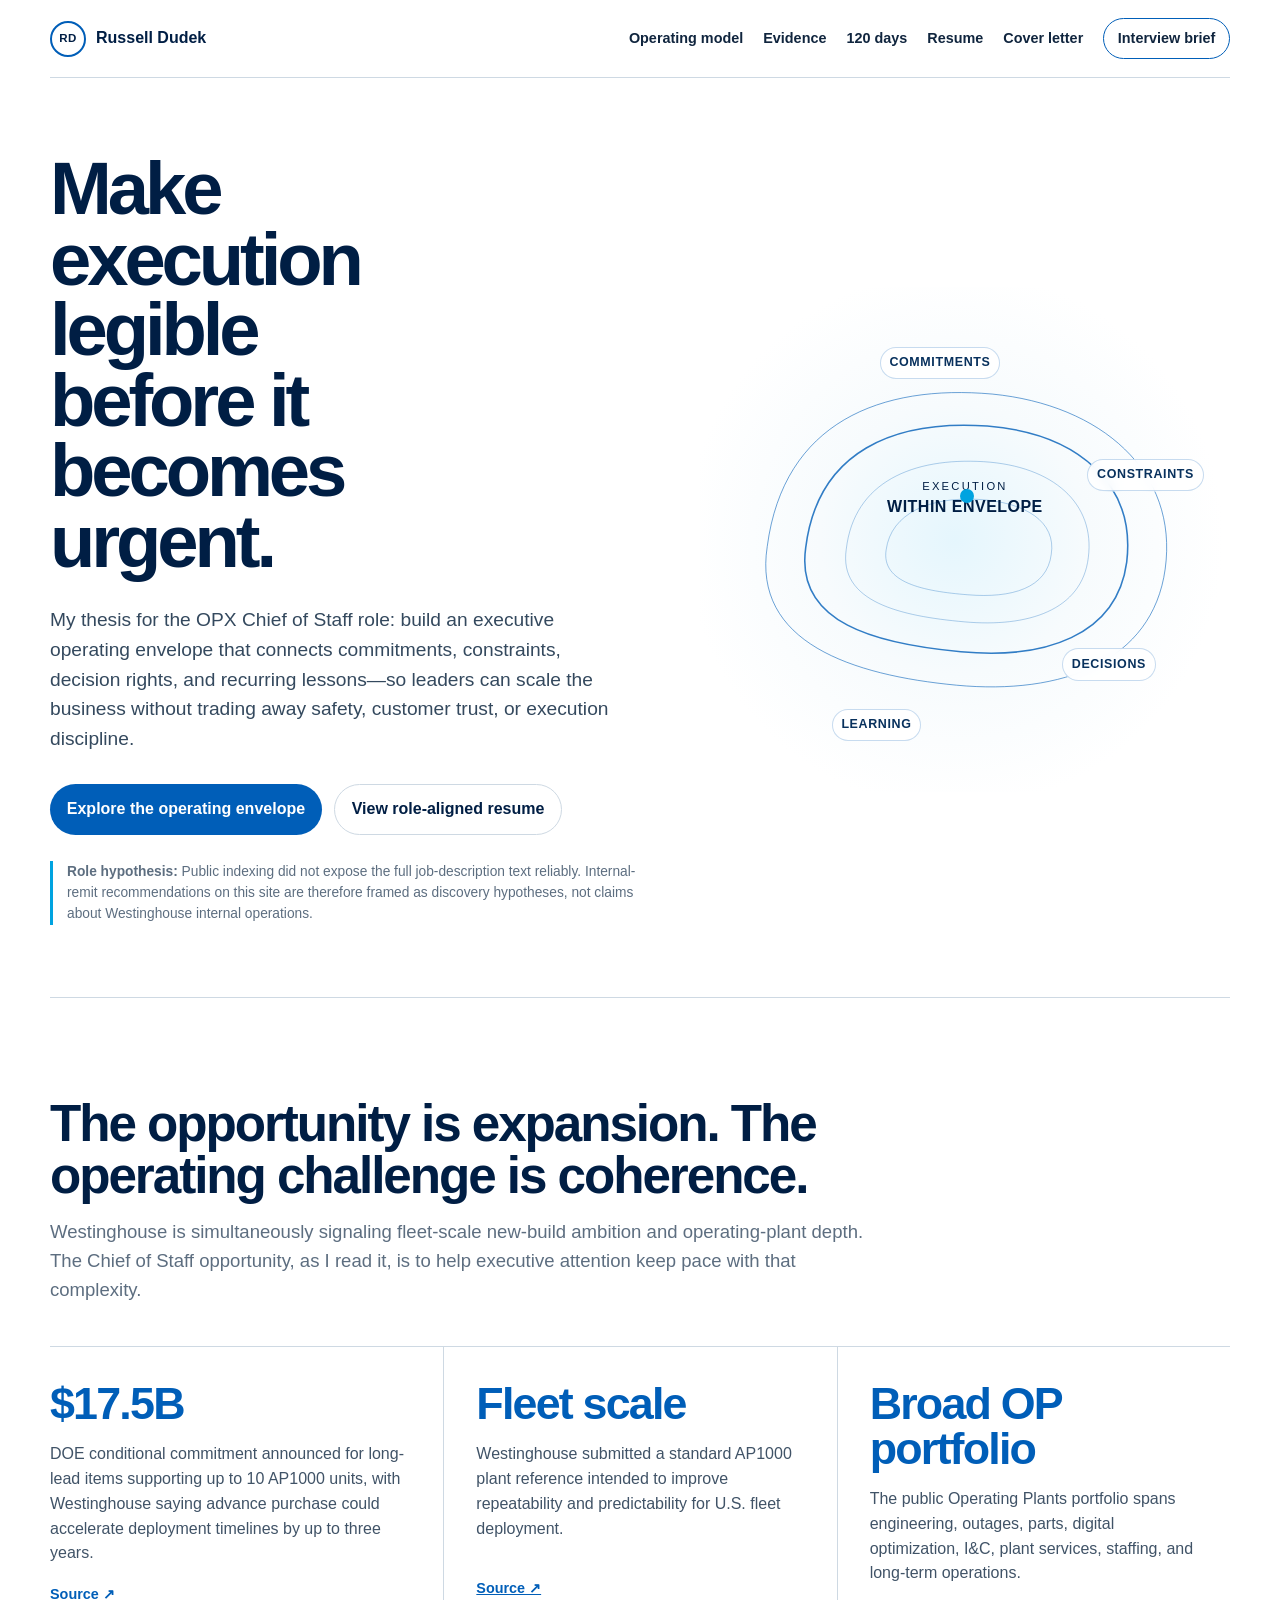
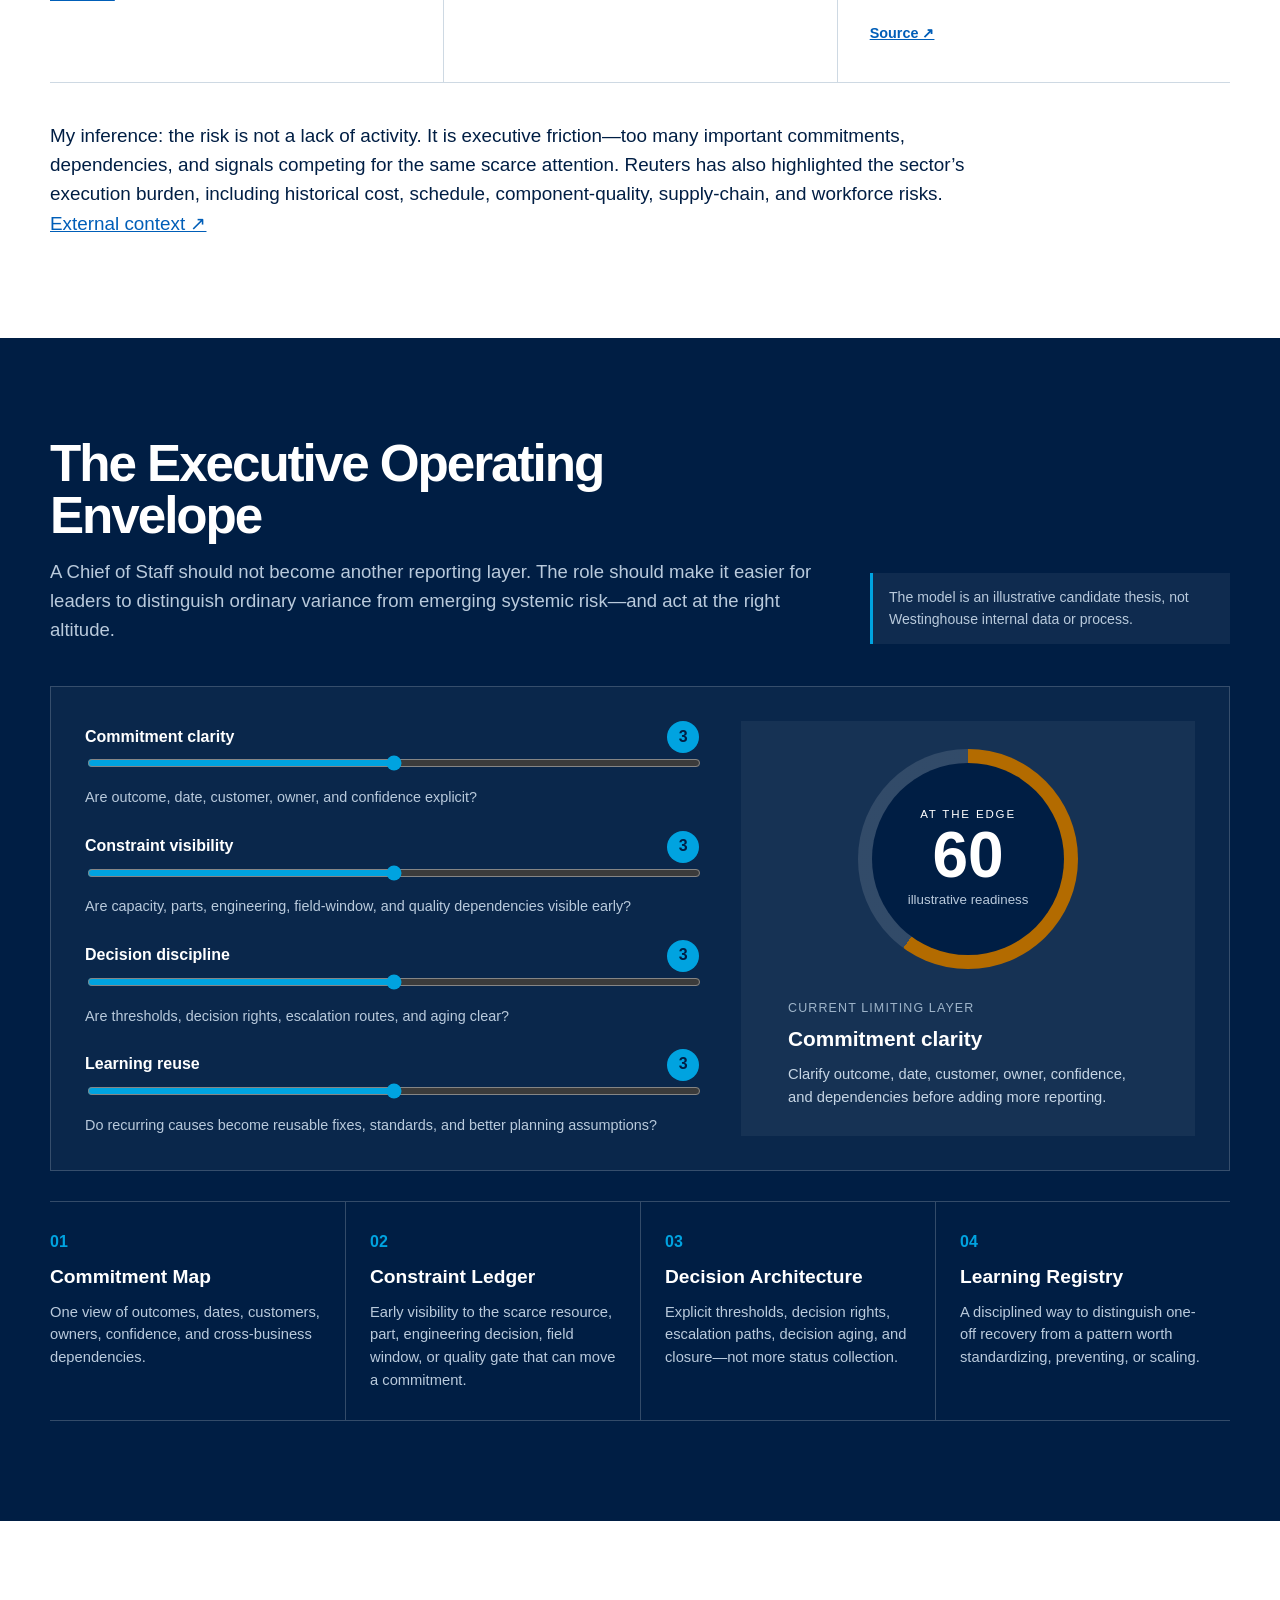
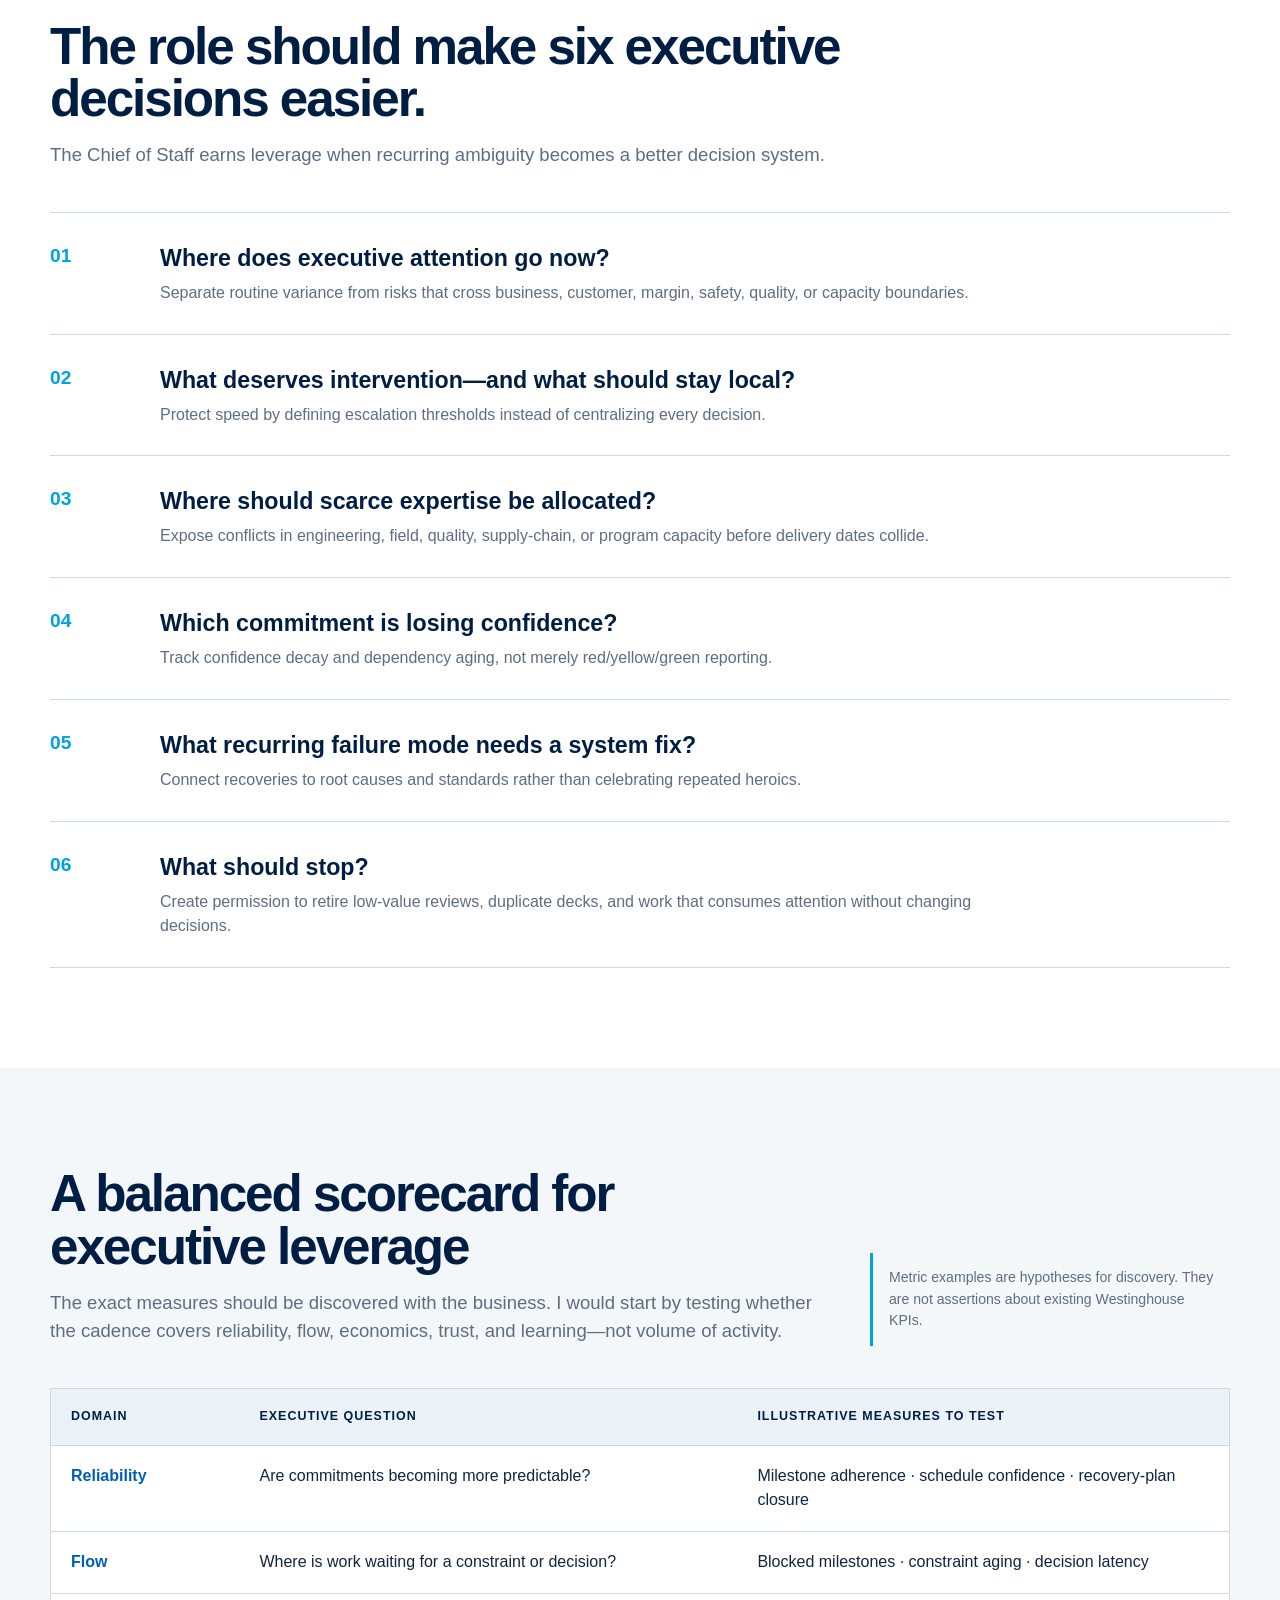
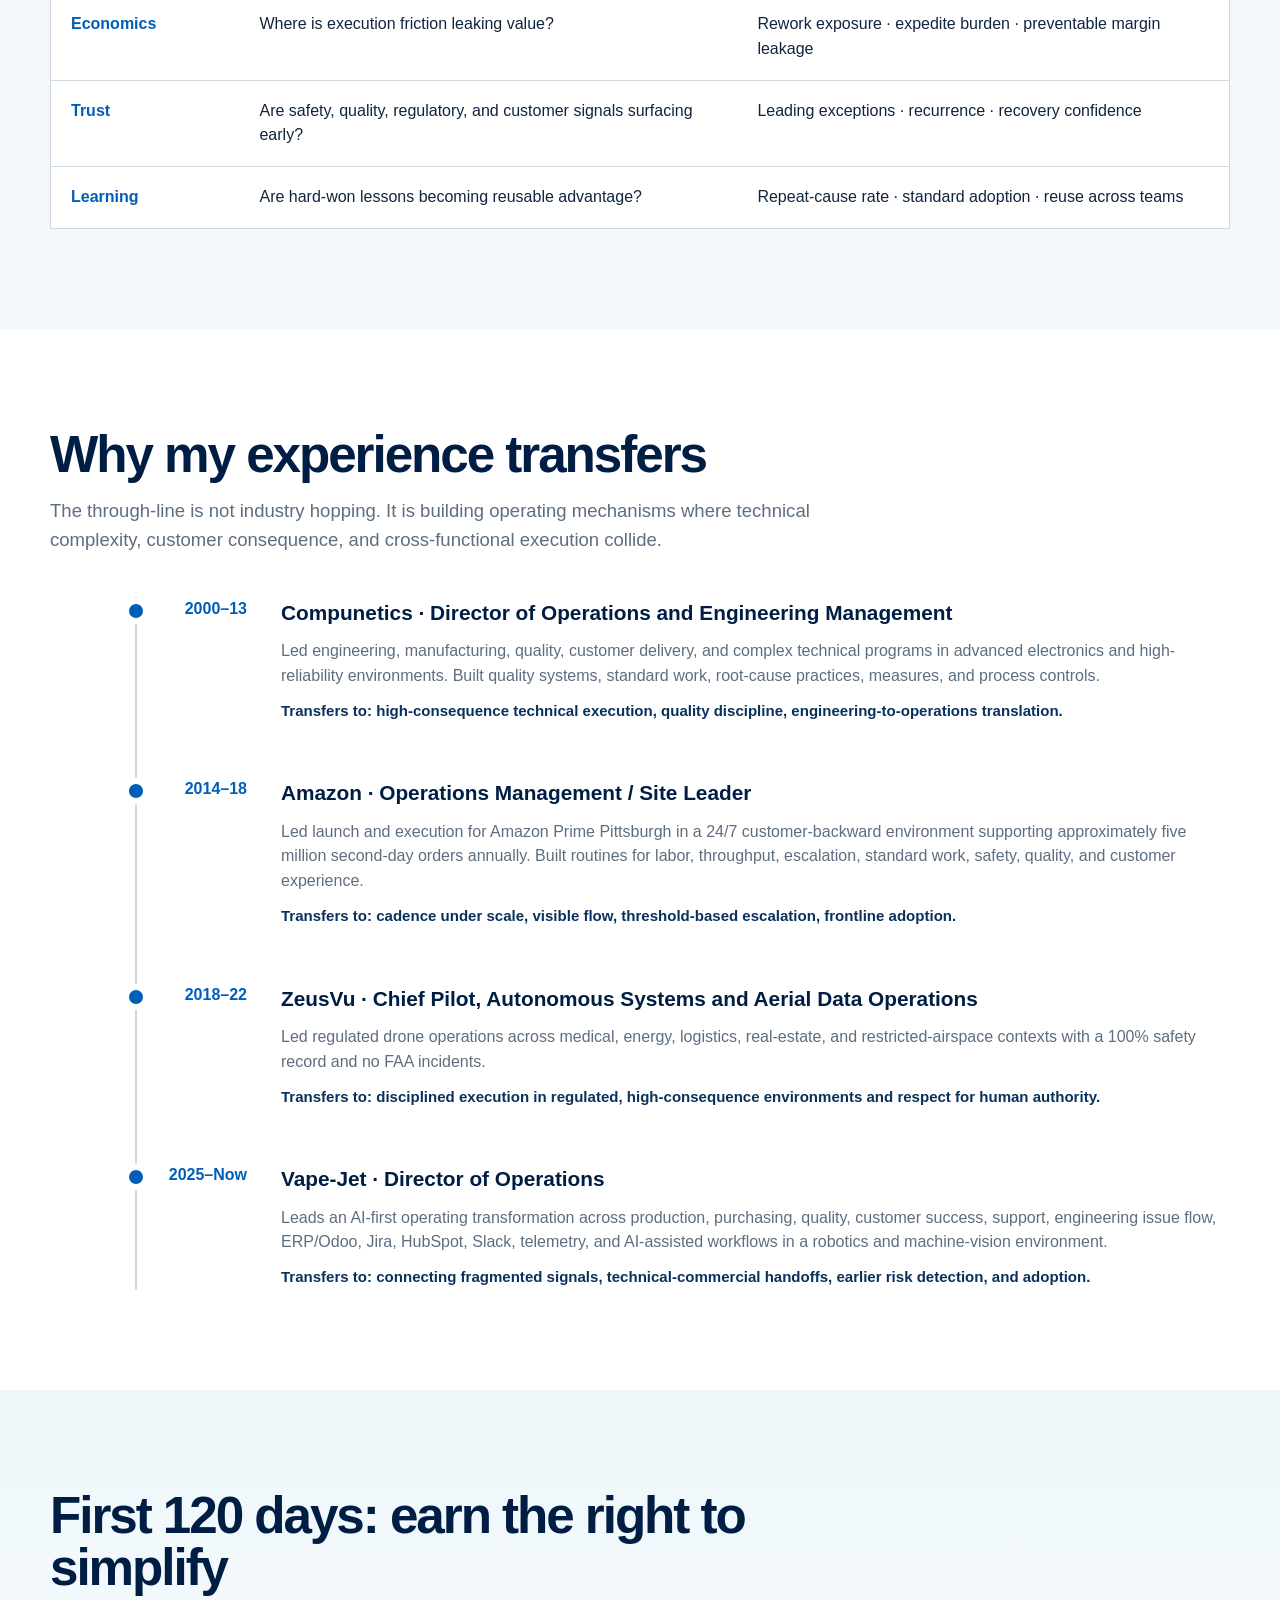
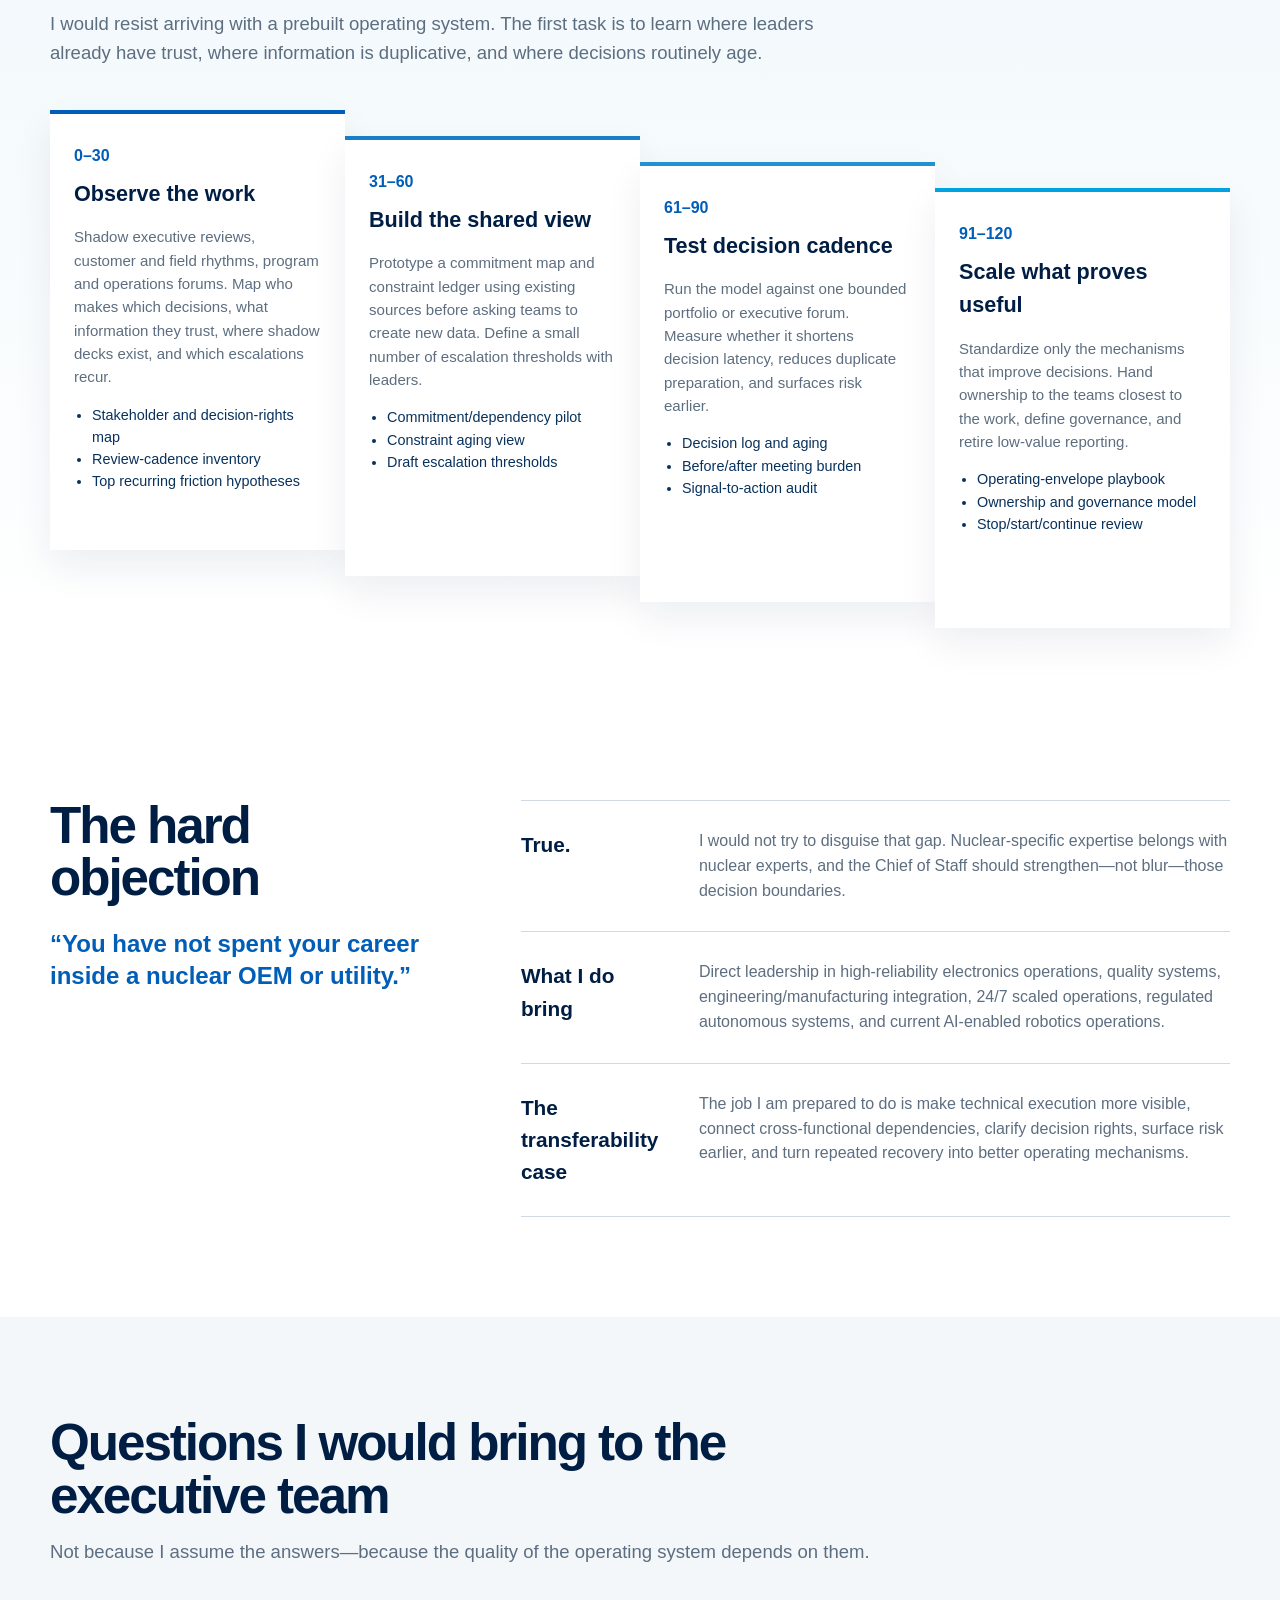
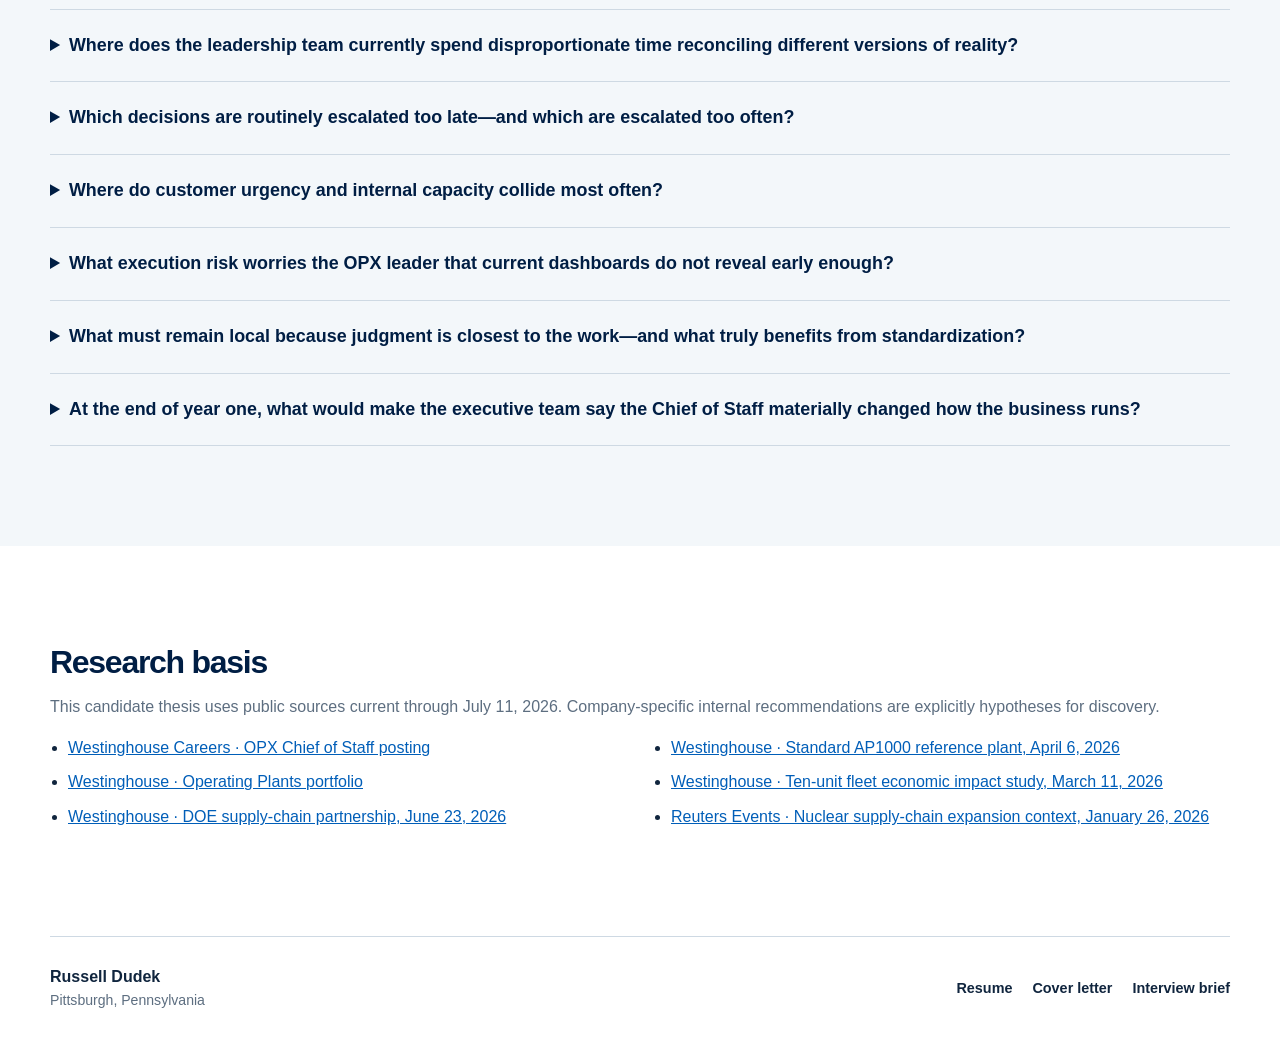
==== index.html @ df4d34ce "Add candidate vision and operating model" ====
<!doctype html>
<html lang="en">
<head>
  <meta charset="utf-8" />
  <meta name="viewport" content="width=device-width, initial-scale=1" />
  <meta name="description" content="Russell Dudek candidate vision for the Westinghouse OPX Chief of Staff role." />
  <title>Russell Dudek | Westinghouse OPX Chief of Staff Candidate Vision</title>
  <link rel="stylesheet" href="styles.css" />
</head>
<body>
  <a class="skip-link" href="#main">Skip to content</a>
  <header class="site-header">
    <a class="brand" href="index.html" aria-label="Candidate vision home">
      <span class="brand-mark" aria-hidden="true">RD</span>
      <span>Russell Dudek</span>
    </a>
    <nav aria-label="Primary navigation">
      <a href="#model">Operating model</a>
      <a href="#evidence">Evidence</a>
      <a href="#entry">120 days</a>
      <a href="resume.html">Resume</a>
      <a href="cover-letter.html">Cover letter</a>
      <a class="nav-cta" href="interview-brief.html">Interview brief</a>
    </nav>
  </header>

  <main id="main">
    <section class="hero">
      <div class="hero-copy">
        <h1>Make execution legible<br />before it becomes urgent.</h1>
        <p class="lede">My thesis for the OPX Chief of Staff role: build an executive operating envelope that connects commitments, constraints, decision rights, and recurring lessons—so leaders can scale the business without trading away safety, customer trust, or execution discipline.</p>
        <div class="hero-actions">
          <a class="button primary" href="#model">Explore the operating envelope</a>
          <a class="button ghost" href="resume.html">View role-aligned resume</a>
        </div>
        <p class="hypothesis-note"><strong>Role hypothesis:</strong> Public indexing did not expose the full job-description text reliably. Internal-remit recommendations on this site are therefore framed as discovery hypotheses, not claims about Westinghouse internal operations.</p>
      </div>

      <div class="envelope-hero" aria-label="Illustration of the executive operating envelope">
        <svg class="contours" viewBox="0 0 700 520" role="img" aria-labelledby="contourTitle contourDesc">
          <title id="contourTitle">Executive operating envelope contour map</title>
          <desc id="contourDesc">A series of nested technical contours surrounding a stable execution zone.</desc>
          <path d="M72 270 C95 95 232 42 388 56 C541 71 650 165 631 302 C613 432 486 479 338 465 C191 451 51 405 72 270Z" />
          <path d="M126 272 C143 135 251 92 381 101 C509 111 590 183 577 292 C563 396 461 429 344 418 C225 407 111 378 126 272Z" />
          <path d="M183 274 C194 179 277 145 376 151 C474 157 533 210 523 286 C514 360 438 384 349 376 C259 368 172 348 183 274Z" />
          <path d="M239 275 C246 223 301 200 369 204 C436 208 478 236 471 281 C465 329 415 343 354 338 C291 333 232 321 239 275Z" />
        </svg>
        <div class="envelope-label label-a">Commitments</div>
        <div class="envelope-label label-b">Constraints</div>
        <div class="envelope-label label-c">Decisions</div>
        <div class="envelope-label label-d">Learning</div>
        <div class="stable-zone">
          <span>EXECUTION</span>
          <strong>WITHIN ENVELOPE</strong>
        </div>
        <div class="pulse-dot" aria-hidden="true"></div>
      </div>
    </section>

    <section class="moment" aria-labelledby="moment-title">
      <div class="section-intro">
        <h2 id="moment-title">The opportunity is expansion. The operating challenge is coherence.</h2>
        <p>Westinghouse is simultaneously signaling fleet-scale new-build ambition and operating-plant depth. The Chief of Staff opportunity, as I read it, is to help executive attention keep pace with that complexity.</p>
      </div>
      <div class="moment-facts">
        <article>
          <strong>$17.5B</strong>
          <p>DOE conditional commitment announced for long-lead items supporting up to 10 AP1000 units, with Westinghouse saying advance purchase could accelerate deployment timelines by up to three years.</p>
          <a href="https://info.westinghousenuclear.com/news/westinghouse-announces-department-of-energy-partnership-to-jumpstart-large-scale-nuclear-supply-chain" target="_blank" rel="noopener">Source ↗</a>
        </article>
        <article>
          <strong>Fleet scale</strong>
          <p>Westinghouse submitted a standard AP1000 plant reference intended to improve repeatability and predictability for U.S. fleet deployment.</p>
          <a href="https://info.westinghousenuclear.com/news/westinghouse-establishes-standard-ap1000-plant-for-fleet-scale-deployment-in-u.s" target="_blank" rel="noopener">Source ↗</a>
        </article>
        <article>
          <strong>Broad OP portfolio</strong>
          <p>The public Operating Plants portfolio spans engineering, outages, parts, digital optimization, I&amp;C, plant services, staffing, and long-term operations.</p>
          <a href="https://westinghousenuclear.com/operating-plants/" target="_blank" rel="noopener">Source ↗</a>
        </article>
      </div>
      <p class="moment-conclusion">My inference: the risk is not a lack of activity. It is executive friction—too many important commitments, dependencies, and signals competing for the same scarce attention. Reuters has also highlighted the sector’s execution burden, including historical cost, schedule, component-quality, supply-chain, and workforce risks. <a href="https://www.reuters.com/business/energy/westinghouse-megadeal-set-revitalize-nuclear-supply-chain--reeii-2026-01-26/" target="_blank" rel="noopener">External context ↗</a></p>
    </section>

    <section class="model-section" id="model" aria-labelledby="model-title">
      <div class="section-intro split">
        <div>
          <h2 id="model-title">The Executive Operating Envelope</h2>
          <p>A Chief of Staff should not become another reporting layer. The role should make it easier for leaders to distinguish ordinary variance from emerging systemic risk—and act at the right altitude.</p>
        </div>
        <p class="model-callout">The model is an illustrative candidate thesis, not Westinghouse internal data or process.</p>
      </div>

      <div class="envelope-workbench">
        <div class="controls" aria-label="Operating envelope simulator">
          <div class="control-group">
            <label for="commitments">Commitment clarity <output id="commitmentsOut" for="commitments">3</output></label>
            <input id="commitments" type="range" min="1" max="5" value="3" />
            <p>Are outcome, date, customer, owner, and confidence explicit?</p>
          </div>
          <div class="control-group">
            <label for="constraints">Constraint visibility <output id="constraintsOut" for="constraints">3</output></label>
            <input id="constraints" type="range" min="1" max="5" value="3" />
            <p>Are capacity, parts, engineering, field-window, and quality dependencies visible early?</p>
          </div>
          <div class="control-group">
            <label for="decisions">Decision discipline <output id="decisionsOut" for="decisions">3</output></label>
            <input id="decisions" type="range" min="1" max="5" value="3" />
            <p>Are thresholds, decision rights, escalation routes, and aging clear?</p>
          </div>
          <div class="control-group">
            <label for="learning">Learning reuse <output id="learningOut" for="learning">3</output></label>
            <input id="learning" type="range" min="1" max="5" value="3" />
            <p>Do recurring causes become reusable fixes, standards, and better planning assumptions?</p>
          </div>
        </div>

        <div class="status-panel" aria-live="polite">
          <div class="status-ring" id="statusRing">
            <div>
              <span id="statusLabel">AT THE EDGE</span>
              <strong id="statusScore">60</strong>
              <small>illustrative readiness</small>
            </div>
          </div>
          <div class="bottleneck">
            <span>Current limiting layer</span>
            <strong id="bottleneckLabel">Commitment clarity</strong>
            <p id="bottleneckText">The weakest layer defines the executive operating envelope. Improve the bottleneck before adding more review cadence.</p>
          </div>
        </div>
      </div>

      <div class="model-layers" aria-label="Operating envelope layers">
        <article><span>01</span><h3>Commitment Map</h3><p>One view of outcomes, dates, customers, owners, confidence, and cross-business dependencies.</p></article>
        <article><span>02</span><h3>Constraint Ledger</h3><p>Early visibility to the scarce resource, part, engineering decision, field window, or quality gate that can move a commitment.</p></article>
        <article><span>03</span><h3>Decision Architecture</h3><p>Explicit thresholds, decision rights, escalation paths, decision aging, and closure—not more status collection.</p></article>
        <article><span>04</span><h3>Learning Registry</h3><p>A disciplined way to distinguish one-off recovery from a pattern worth standardizing, preventing, or scaling.</p></article>
      </div>
    </section>

    <section class="decisions" aria-labelledby="decisions-title">
      <div class="section-intro">
        <h2 id="decisions-title">The role should make six executive decisions easier.</h2>
        <p>The Chief of Staff earns leverage when recurring ambiguity becomes a better decision system.</p>
      </div>
      <ol class="decision-rail">
        <li><span>01</span><div><h3>Where does executive attention go now?</h3><p>Separate routine variance from risks that cross business, customer, margin, safety, quality, or capacity boundaries.</p></div></li>
        <li><span>02</span><div><h3>What deserves intervention—and what should stay local?</h3><p>Protect speed by defining escalation thresholds instead of centralizing every decision.</p></div></li>
        <li><span>03</span><div><h3>Where should scarce expertise be allocated?</h3><p>Expose conflicts in engineering, field, quality, supply-chain, or program capacity before delivery dates collide.</p></div></li>
        <li><span>04</span><div><h3>Which commitment is losing confidence?</h3><p>Track confidence decay and dependency aging, not merely red/yellow/green reporting.</p></div></li>
        <li><span>05</span><div><h3>What recurring failure mode needs a system fix?</h3><p>Connect recoveries to root causes and standards rather than celebrating repeated heroics.</p></div></li>
        <li><span>06</span><div><h3>What should stop?</h3><p>Create permission to retire low-value reviews, duplicate decks, and work that consumes attention without changing decisions.</p></div></li>
      </ol>
    </section>

    <section class="scorecard" aria-labelledby="scorecard-title">
      <div class="section-intro split">
        <div>
          <h2 id="scorecard-title">A balanced scorecard for executive leverage</h2>
          <p>The exact measures should be discovered with the business. I would start by testing whether the cadence covers reliability, flow, economics, trust, and learning—not volume of activity.</p>
        </div>
        <p class="model-callout">Metric examples are hypotheses for discovery. They are not assertions about existing Westinghouse KPIs.</p>
      </div>
      <div class="table-wrap" role="region" aria-label="Illustrative executive scorecard" tabindex="0">
        <table>
          <thead><tr><th>Domain</th><th>Executive question</th><th>Illustrative measures to test</th></tr></thead>
          <tbody>
            <tr><th>Reliability</th><td>Are commitments becoming more predictable?</td><td>Milestone adherence · schedule confidence · recovery-plan closure</td></tr>
            <tr><th>Flow</th><td>Where is work waiting for a constraint or decision?</td><td>Blocked milestones · constraint aging · decision latency</td></tr>
            <tr><th>Economics</th><td>Where is execution friction leaking value?</td><td>Rework exposure · expedite burden · preventable margin leakage</td></tr>
            <tr><th>Trust</th><td>Are safety, quality, regulatory, and customer signals surfacing early?</td><td>Leading exceptions · recurrence · recovery confidence</td></tr>
            <tr><th>Learning</th><td>Are hard-won lessons becoming reusable advantage?</td><td>Repeat-cause rate · standard adoption · reuse across teams</td></tr>
          </tbody>
        </table>
      </div>
    </section>

    <section class="evidence" id="evidence" aria-labelledby="evidence-title">
      <div class="section-intro">
        <h2 id="evidence-title">Why my experience transfers</h2>
        <p>The through-line is not industry hopping. It is building operating mechanisms where technical complexity, customer consequence, and cross-functional execution collide.</p>
      </div>
      <div class="evidence-trail">
        <article>
          <div class="evidence-year">2000–13</div>
          <div class="evidence-body"><h3>Compunetics · Director of Operations and Engineering Management</h3><p>Led engineering, manufacturing, quality, customer delivery, and complex technical programs in advanced electronics and high-reliability environments. Built quality systems, standard work, root-cause practices, measures, and process controls.</p><strong>Transfers to: high-consequence technical execution, quality discipline, engineering-to-operations translation.</strong></div>
        </article>
        <article>
          <div class="evidence-year">2014–18</div>
          <div class="evidence-body"><h3>Amazon · Operations Management / Site Leader</h3><p>Led launch and execution for Amazon Prime Pittsburgh in a 24/7 customer-backward environment supporting approximately five million second-day orders annually. Built routines for labor, throughput, escalation, standard work, safety, quality, and customer experience.</p><strong>Transfers to: cadence under scale, visible flow, threshold-based escalation, frontline adoption.</strong></div>
        </article>
        <article>
          <div class="evidence-year">2018–22</div>
          <div class="evidence-body"><h3>ZeusVu · Chief Pilot, Autonomous Systems and Aerial Data Operations</h3><p>Led regulated drone operations across medical, energy, logistics, real-estate, and restricted-airspace contexts with a 100% safety record and no FAA incidents.</p><strong>Transfers to: disciplined execution in regulated, high-consequence environments and respect for human authority.</strong></div>
        </article>
        <article>
          <div class="evidence-year">2025–Now</div>
          <div class="evidence-body"><h3>Vape-Jet · Director of Operations</h3><p>Leads an AI-first operating transformation across production, purchasing, quality, customer success, support, engineering issue flow, ERP/Odoo, Jira, HubSpot, Slack, telemetry, and AI-assisted workflows in a robotics and machine-vision environment.</p><strong>Transfers to: connecting fragmented signals, technical-commercial handoffs, earlier risk detection, and adoption.</strong></div>
        </article>
      </div>
    </section>

    <section class="entry-plan" id="entry" aria-labelledby="entry-title">
      <div class="section-intro">
        <h2 id="entry-title">First 120 days: earn the right to simplify</h2>
        <p>I would resist arriving with a prebuilt operating system. The first task is to learn where leaders already have trust, where information is duplicative, and where decisions routinely age.</p>
      </div>
      <div class="horizons">
        <article><span>0–30</span><h3>Observe the work</h3><p>Shadow executive reviews, customer and field rhythms, program and operations forums. Map who makes which decisions, what information they trust, where shadow decks exist, and which escalations recur.</p><ul><li>Stakeholder and decision-rights map</li><li>Review-cadence inventory</li><li>Top recurring friction hypotheses</li></ul></article>
        <article><span>31–60</span><h3>Build the shared view</h3><p>Prototype a commitment map and constraint ledger using existing sources before asking teams to create new data. Define a small number of escalation thresholds with leaders.</p><ul><li>Commitment/dependency pilot</li><li>Constraint aging view</li><li>Draft escalation thresholds</li></ul></article>
        <article><span>61–90</span><h3>Test decision cadence</h3><p>Run the model against one bounded portfolio or executive forum. Measure whether it shortens decision latency, reduces duplicate preparation, and surfaces risk earlier.</p><ul><li>Decision log and aging</li><li>Before/after meeting burden</li><li>Signal-to-action audit</li></ul></article>
        <article><span>91–120</span><h3>Scale what proves useful</h3><p>Standardize only the mechanisms that improve decisions. Hand ownership to the teams closest to the work, define governance, and retire low-value reporting.</p><ul><li>Operating-envelope playbook</li><li>Ownership and governance model</li><li>Stop/start/continue review</li></ul></article>
      </div>
    </section>

    <section class="objection" aria-labelledby="objection-title">
      <div class="objection-heading">
        <h2 id="objection-title">The hard objection</h2>
        <p>“You have not spent your career inside a nuclear OEM or utility.”</p>
      </div>
      <div class="transfer-memo">
        <div>
          <h3>True.</h3>
          <p>I would not try to disguise that gap. Nuclear-specific expertise belongs with nuclear experts, and the Chief of Staff should strengthen—not blur—those decision boundaries.</p>
        </div>
        <div>
          <h3>What I do bring</h3>
          <p>Direct leadership in high-reliability electronics operations, quality systems, engineering/manufacturing integration, 24/7 scaled operations, regulated autonomous systems, and current AI-enabled robotics operations.</p>
        </div>
        <div>
          <h3>The transferability case</h3>
          <p>The job I am prepared to do is make technical execution more visible, connect cross-functional dependencies, clarify decision rights, surface risk earlier, and turn repeated recovery into better operating mechanisms.</p>
        </div>
      </div>
    </section>

    <section class="questions" aria-labelledby="questions-title">
      <div class="section-intro">
        <h2 id="questions-title">Questions I would bring to the executive team</h2>
        <p>Not because I assume the answers—because the quality of the operating system depends on them.</p>
      </div>
      <div class="question-list">
        <details><summary>Where does the leadership team currently spend disproportionate time reconciling different versions of reality?</summary><p>I would listen for whether the friction is data definition, timing, ownership, confidence, or competing incentives.</p></details>
        <details><summary>Which decisions are routinely escalated too late—and which are escalated too often?</summary><p>This helps define thresholds and preserve local autonomy rather than making the Chief of Staff a central approval queue.</p></details>
        <details><summary>Where do customer urgency and internal capacity collide most often?</summary><p>The answer would shape the first constraint ledger and the first bounded pilot.</p></details>
        <details><summary>What execution risk worries the OPX leader that current dashboards do not reveal early enough?</summary><p>The operating envelope should begin with a real blind spot, not a generic dashboard redesign.</p></details>
        <details><summary>What must remain local because judgment is closest to the work—and what truly benefits from standardization?</summary><p>This is the boundary condition for scaling without unnecessary bureaucracy.</p></details>
        <details><summary>At the end of year one, what would make the executive team say the Chief of Staff materially changed how the business runs?</summary><p>I would convert that answer into the role’s outcome scorecard and guard against becoming a high-output coordination layer with low operating leverage.</p></details>
      </div>
    </section>

    <section class="sources" aria-labelledby="sources-title">
      <h2 id="sources-title">Research basis</h2>
      <p>This candidate thesis uses public sources current through July 11, 2026. Company-specific internal recommendations are explicitly hypotheses for discovery.</p>
      <ul>
        <li><a href="https://careers.westinghousenuclear.com/job/Cranberry-Township-OPX-Chief-of-Staff-NC/1405207900/" target="_blank" rel="noopener">Westinghouse Careers · OPX Chief of Staff posting</a></li>
        <li><a href="https://westinghousenuclear.com/operating-plants/" target="_blank" rel="noopener">Westinghouse · Operating Plants portfolio</a></li>
        <li><a href="https://info.westinghousenuclear.com/news/westinghouse-announces-department-of-energy-partnership-to-jumpstart-large-scale-nuclear-supply-chain" target="_blank" rel="noopener">Westinghouse · DOE supply-chain partnership, June 23, 2026</a></li>
        <li><a href="https://info.westinghousenuclear.com/news/westinghouse-establishes-standard-ap1000-plant-for-fleet-scale-deployment-in-u.s" target="_blank" rel="noopener">Westinghouse · Standard AP1000 reference plant, April 6, 2026</a></li>
        <li><a href="https://info.westinghousenuclear.com/news/ten-unit-westinghouse-ap1000-fleet-deployment-will-create-more-than-1-trillion-in-u.s.-gdp" target="_blank" rel="noopener">Westinghouse · Ten-unit fleet economic impact study, March 11, 2026</a></li>
        <li><a href="https://www.reuters.com/business/energy/westinghouse-megadeal-set-revitalize-nuclear-supply-chain--reeii-2026-01-26/" target="_blank" rel="noopener">Reuters Events · Nuclear supply-chain expansion context, January 26, 2026</a></li>
      </ul>
    </section>
  </main>

  <footer>
    <div><strong>Russell Dudek</strong><span>Pittsburgh, Pennsylvania</span></div>
    <nav aria-label="Footer navigation"><a href="resume.html">Resume</a><a href="cover-letter.html">Cover letter</a><a href="interview-brief.html">Interview brief</a></nav>
  </footer>
  <script src="app.js"></script>
</body>
</html>
---- styles.css ----
:root {
  --navy: #001e44;
  --navy-2: #08315d;
  --blue: #005eb8;
  --cyan: #00a3e0;
  --ink: #10253e;
  --muted: #5d6e80;
  --line: #ced9e3;
  --soft: #f3f7fa;
  --soft-blue: #e9f4fb;
  --white: #ffffff;
  --good: #087e8b;
  --warn: #b36b00;
  --risk: #ad2e24;
  --shadow: 0 22px 60px rgba(0, 30, 68, 0.12);
  --radius: 18px;
  --max: 1180px;
}

* { box-sizing: border-box; }
html { scroll-behavior: smooth; }
body {
  margin: 0;
  color: var(--ink);
  background: var(--white);
  font-family: Inter, ui-sans-serif, -apple-system, BlinkMacSystemFont, "Segoe UI", sans-serif;
  line-height: 1.55;
  -webkit-font-smoothing: antialiased;
}
a { color: var(--blue); }
a:hover { text-decoration-thickness: 2px; }
:focus-visible { outline: 3px solid var(--cyan); outline-offset: 3px; }
.skip-link { position: fixed; left: 1rem; top: -5rem; z-index: 1000; background: var(--navy); color: white; padding: .7rem 1rem; }
.skip-link:focus { top: 1rem; }

.site-header {
  width: min(calc(100% - 40px), var(--max));
  margin: 0 auto;
  min-height: 78px;
  display: flex;
  align-items: center;
  justify-content: space-between;
  gap: 24px;
  border-bottom: 1px solid var(--line);
}
.brand { display: inline-flex; align-items: center; gap: 10px; color: var(--navy); text-decoration: none; font-weight: 800; }
.brand-mark { display: grid; place-items: center; width: 36px; height: 36px; border: 2px solid var(--blue); border-radius: 50%; font-size: .72rem; letter-spacing: .04em; }
.site-header nav, footer nav { display: flex; align-items: center; gap: 20px; }
.site-header nav a, footer nav a { color: var(--ink); text-decoration: none; font-size: .9rem; font-weight: 650; }
.site-header nav a:hover, footer nav a:hover { color: var(--blue); }
.nav-cta { border: 1px solid var(--blue); padding: .55rem .85rem; border-radius: 999px; }

main > section { width: min(calc(100% - 40px), var(--max)); margin-inline: auto; }
.hero {
  min-height: 680px;
  display: grid;
  grid-template-columns: 1.05fr .95fr;
  align-items: center;
  gap: clamp(32px, 5vw, 84px);
  padding: 76px 0 72px;
}
h1 { margin: 0; color: var(--navy); font-size: clamp(3.15rem, 5.8vw, 6.25rem); line-height: .95; letter-spacing: -.055em; max-width: 9.5ch; }
.lede { font-size: clamp(1.1rem, 1.5vw, 1.34rem); max-width: 690px; color: #34495e; margin: 28px 0 0; }
.hero-actions { display: flex; flex-wrap: wrap; gap: 12px; margin: 30px 0 0; }
.button { display: inline-flex; align-items: center; justify-content: center; min-height: 48px; padding: .75rem 1.05rem; border-radius: 999px; font-weight: 750; text-decoration: none; }
.button.primary { background: var(--blue); color: var(--white); }
.button.primary:hover { background: var(--navy); }
.button.ghost { color: var(--navy); border: 1px solid var(--line); background: var(--white); }
.hypothesis-note { max-width: 720px; margin: 26px 0 0; font-size: .86rem; color: var(--muted); padding-left: 14px; border-left: 3px solid var(--cyan); }

.envelope-hero { position: relative; aspect-ratio: 1.05; background: radial-gradient(circle at 48% 50%, #e5f6fd 0, #f7fbfd 36%, white 72%); overflow: hidden; }
.contours { position: absolute; inset: 3%; width: 94%; height: 94%; }
.contours path { fill: none; stroke: var(--blue); stroke-width: 1.4; opacity: .3; }
.contours path:nth-child(2) { opacity: .42; }
.contours path:nth-child(3) { opacity: .58; }
.contours path:nth-child(4) { stroke-width: 2.2; opacity: .8; }
.envelope-label { position: absolute; color: var(--navy-2); font-weight: 800; font-size: .78rem; letter-spacing: .05em; text-transform: uppercase; background: rgba(255,255,255,.84); border: 1px solid rgba(0,94,184,.22); padding: .35rem .55rem; border-radius: 999px; backdrop-filter: blur(4px); }
.label-a { top: 12%; left: 34%; }.label-b { top: 34%; right: 5%; }.label-c { bottom: 22%; right: 14%; }.label-d { bottom: 10%; left: 25%; }
.stable-zone { position: absolute; inset: 42% auto auto 50%; transform: translate(-50%,-50%); text-align: center; color: var(--navy); }
.stable-zone span { display: block; font-size: .7rem; letter-spacing: .2em; }
.stable-zone strong { display: block; font-size: 1rem; letter-spacing: .03em; }
.pulse-dot { position: absolute; width: 14px; height: 14px; border-radius: 50%; background: var(--cyan); top: 40%; left: 49%; box-shadow: 0 0 0 0 rgba(0,163,224,.42); animation: pulse 2.6s infinite; }
@keyframes pulse { 0% { box-shadow:0 0 0 0 rgba(0,163,224,.45); } 70% { box-shadow:0 0 0 22px rgba(0,163,224,0); } 100% { box-shadow:0 0 0 0 rgba(0,163,224,0); } }

section { padding: 100px 0; }
.section-intro { max-width: 820px; margin-bottom: 42px; }
.section-intro.split { max-width: none; display: grid; grid-template-columns: 1fr 360px; gap: 48px; align-items: end; }
h2 { margin: 0 0 16px; color: var(--navy); font-size: clamp(2.2rem, 4vw, 4rem); line-height: 1.02; letter-spacing: -.04em; }
.section-intro p { margin: 0; font-size: 1.16rem; color: var(--muted); }

.moment { border-top: 1px solid var(--line); }
.moment-facts { display: grid; grid-template-columns: repeat(3, 1fr); border-block: 1px solid var(--line); }
.moment-facts article { padding: 34px 32px 36px 0; }
.moment-facts article + article { border-left: 1px solid var(--line); padding-left: 32px; }
.moment-facts strong { display: block; color: var(--blue); font-size: clamp(2.2rem, 3.5vw, 4rem); line-height: 1; letter-spacing: -.04em; }
.moment-facts p { min-height: 118px; color: #405367; }
.moment-facts a { font-weight: 750; font-size: .9rem; }
.moment-conclusion { margin: 38px 0 0; max-width: 940px; font-size: 1.18rem; color: var(--navy); }

.model-section { width: 100%; max-width: none; background: var(--navy); color: var(--white); padding-inline: max(20px, calc((100vw - var(--max))/2)); }
.model-section h2, .model-section h3 { color: var(--white); }
.model-section .section-intro p { color: #b9cadc; }
.model-callout { margin: 0; font-size: .88rem !important; padding: 14px 16px; border-left: 3px solid var(--cyan); background: rgba(255,255,255,.06); }
.envelope-workbench { display: grid; grid-template-columns: 1.15fr .85fr; gap: 42px; padding: 34px; border: 1px solid rgba(255,255,255,.18); background: rgba(255,255,255,.04); }
.controls { display: grid; gap: 22px; }
.control-group label { display: flex; justify-content: space-between; align-items: center; gap: 12px; font-weight: 780; }
.control-group output { display: grid; place-items: center; width: 32px; height: 32px; border-radius: 50%; background: var(--cyan); color: var(--navy); font-weight: 900; }
.control-group p { margin: 7px 0 0; color: #b9cadc; font-size: .9rem; }
input[type="range"] { width: 100%; accent-color: var(--cyan); }
.status-panel { display: grid; place-items: center; align-content: center; gap: 26px; background: rgba(255,255,255,.05); padding: 24px; }
.status-ring { --score: 216deg; width: 220px; height: 220px; border-radius: 50%; display: grid; place-items: center; background: conic-gradient(var(--warn) 0 var(--score), rgba(255,255,255,.12) var(--score) 360deg); position: relative; }
.status-ring::after { content:""; position:absolute; inset:14px; border-radius:50%; background:var(--navy); }
.status-ring > div { position: relative; z-index: 1; text-align: center; }
.status-ring span { display: block; font-size: .72rem; letter-spacing: .16em; }
.status-ring strong { display: block; font-size: 4rem; line-height: 1; }
.status-ring small { color: #b9cadc; }
.status-ring.stable { background: conic-gradient(var(--good) 0 var(--score), rgba(255,255,255,.12) var(--score) 360deg); }
.status-ring.risk { background: conic-gradient(#d95045 0 var(--score), rgba(255,255,255,.12) var(--score) 360deg); }
.bottleneck { max-width: 360px; }
.bottleneck span { color: #9fb5ca; font-size: .78rem; letter-spacing: .09em; text-transform: uppercase; }
.bottleneck strong { display: block; font-size: 1.3rem; margin: 3px 0 8px; }
.bottleneck p { color: #c6d5e4; margin: 0; font-size: .92rem; }
.model-layers { display: grid; grid-template-columns: repeat(4,1fr); margin-top: 30px; border-top: 1px solid rgba(255,255,255,.2); border-bottom: 1px solid rgba(255,255,255,.2); }
.model-layers article { padding: 28px 24px 28px 0; }
.model-layers article + article { border-left: 1px solid rgba(255,255,255,.2); padding-left: 24px; }
.model-layers span { color: var(--cyan); font-weight: 900; }
.model-layers h3 { margin: 7px 0 9px; font-size: 1.2rem; }
.model-layers p { margin: 0; color: #b9cadc; font-size: .92rem; }

.decision-rail { list-style: none; margin: 0; padding: 0; border-top: 1px solid var(--line); }
.decision-rail li { display: grid; grid-template-columns: 90px 1fr; gap: 20px; padding: 28px 0; border-bottom: 1px solid var(--line); align-items: start; }
.decision-rail > li > span { color: var(--cyan); font-size: 1.2rem; font-weight: 900; }
.decision-rail h3 { margin: 0 0 4px; font-size: 1.45rem; color: var(--navy); }
.decision-rail p { margin: 0; color: var(--muted); max-width: 840px; }

.scorecard { background: var(--soft); width: 100%; max-width: none; padding-inline: max(20px, calc((100vw - var(--max))/2)); }
.table-wrap { overflow-x: auto; background: white; border: 1px solid var(--line); }
table { width: 100%; border-collapse: collapse; min-width: 760px; }
th, td { text-align: left; padding: 18px 20px; border-bottom: 1px solid var(--line); vertical-align: top; }
thead th { color: var(--navy); background: #eaf2f8; font-size: .78rem; letter-spacing: .08em; text-transform: uppercase; }
tbody th { color: var(--blue); width: 16%; }
tbody tr:last-child th, tbody tr:last-child td { border-bottom: 0; }

.evidence-trail { border-left: 2px solid var(--line); margin-left: 85px; }
.evidence-trail article { display: grid; grid-template-columns: 110px 1fr; gap: 34px; position: relative; padding: 0 0 54px; }
.evidence-trail article:last-child { padding-bottom: 0; }
.evidence-trail article::before { content:""; position:absolute; width:14px; height:14px; border-radius:50%; background:var(--blue); left:-8px; top:7px; box-shadow:0 0 0 6px white; }
.evidence-year { margin-left: -132px; text-align: right; color: var(--blue); font-weight: 900; }
.evidence-body h3 { margin: 0 0 10px; color: var(--navy); font-size: 1.3rem; }
.evidence-body p { margin: 0 0 10px; color: var(--muted); }
.evidence-body strong { color: var(--navy-2); font-size: .94rem; }

.entry-plan { width: 100%; max-width: none; background: linear-gradient(180deg, #eff7fb 0, white 100%); padding-inline: max(20px, calc((100vw - var(--max))/2)); }
.horizons { display: grid; grid-template-columns: repeat(4,1fr); gap: 0; align-items: start; }
.horizons article { min-height: 440px; padding: 30px 24px; border-top: 4px solid var(--blue); background: white; box-shadow: 0 16px 36px rgba(0,30,68,.07); }
.horizons article:nth-child(2) { transform: translateY(26px); border-color: #197ec8; }
.horizons article:nth-child(3) { transform: translateY(52px); border-color: #1f93cf; }
.horizons article:nth-child(4) { transform: translateY(78px); border-color: var(--cyan); }
.horizons span { color: var(--blue); font-weight: 900; }
.horizons h3 { color: var(--navy); font-size: 1.35rem; margin: 8px 0 10px; }
.horizons p { color: var(--muted); font-size: .94rem; }
.horizons ul { padding-left: 18px; color: var(--navy-2); font-size: .9rem; }

.objection { display: grid; grid-template-columns: .72fr 1.28fr; gap: 72px; align-items: start; padding-top: 150px; }
.objection-heading { position: sticky; top: 30px; }
.objection-heading p { font-size: 1.5rem; color: var(--blue); font-weight: 750; line-height: 1.3; }
.transfer-memo { border-top: 1px solid var(--line); }
.transfer-memo > div { padding: 28px 0; border-bottom: 1px solid var(--line); display: grid; grid-template-columns: 150px 1fr; gap: 28px; }
.transfer-memo h3 { margin: 0; color: var(--navy); font-size: 1.3rem; }
.transfer-memo p { margin: 0; color: var(--muted); }

.questions { background: var(--soft); width: 100%; max-width: none; padding-inline: max(20px, calc((100vw - var(--max))/2)); }
.question-list { border-top: 1px solid var(--line); }
details { border-bottom: 1px solid var(--line); padding: 22px 0; }
summary { cursor: pointer; color: var(--navy); font-weight: 780; font-size: 1.12rem; padding-right: 36px; }
details p { max-width: 820px; color: var(--muted); margin: 12px 0 0; }
.sources { padding-bottom: 80px; }
.sources h2 { font-size: 2rem; }
.sources p { color: var(--muted); }
.sources ul { padding-left: 18px; columns: 2; column-gap: 44px; }
.sources li { break-inside: avoid; margin-bottom: 10px; }

footer { width: min(calc(100% - 40px), var(--max)); margin: 0 auto; border-top: 1px solid var(--line); padding: 28px 0 40px; display: flex; justify-content: space-between; gap: 28px; align-items: center; }
footer > div { display: flex; flex-direction: column; }
footer span { color: var(--muted); font-size: .88rem; }

/* Resume + cover letter + brief */
.document-shell { background: #eef2f5; }
.document-nav { width: min(calc(100% - 32px), 900px); margin: 20px auto 12px; display:flex; justify-content:space-between; align-items:center; gap:16px; }
.document-nav a { text-decoration:none; font-weight:750; }
.paper { width: 8.5in; min-height: 11in; margin: 18px auto; background:white; box-shadow:0 18px 55px rgba(0,30,68,.14); padding:.46in .52in; }
.resume-sheet { height: 11in; min-height: 11in; overflow: hidden; }
.doc-header { display:grid; grid-template-columns:1fr auto; gap:24px; border-bottom:3px solid var(--blue); padding-bottom:13px; margin-bottom:15px; }
.doc-header h1 { font-size: 28px; letter-spacing:-.03em; max-width:none; line-height:1; }
.doc-title { color:var(--blue); font-size:12px; font-weight:800; margin-top:5px; }
.doc-contact { text-align:right; font-size:9.5px; color:var(--muted); }
.doc-contact a { display:block; }
.resume-summary { font-size:10.5px; margin:0 0 12px; color:#32485e; }
.capability-line { display:flex; flex-wrap:wrap; gap:5px 11px; margin-bottom:13px; padding:8px 10px; background:var(--soft); font-size:8.8px; color:var(--navy); font-weight:700; }
.doc-section { margin-top:12px; padding:0; }
.doc-section h2 { font-size:11px; letter-spacing:.12em; text-transform:uppercase; border-bottom:1px solid var(--line); padding-bottom:4px; margin:0 0 8px; }
.role { margin-bottom:10px; }
.role-head { display:flex; justify-content:space-between; gap:12px; align-items:baseline; }
.role-head h3 { font-size:11px; margin:0; color:var(--navy); }
.role-head span { font-size:8.8px; color:var(--muted); white-space:nowrap; }
.role-title { margin:1px 0 3px; font-size:9.2px; color:var(--blue); font-weight:750; }
.role ul { margin:3px 0 0; padding-left:15px; }
.role li { margin:0 0 3px; font-size:9.1px; line-height:1.34; }
.two-col { display:grid; grid-template-columns:1fr 1fr; gap:22px; }
.small-list { margin:0; padding-left:15px; }
.small-list li { font-size:9px; margin-bottom:3px; }
.toolkit { font-size:9px; line-height:1.55; color:#34495e; }
.doc-footer { margin-top:10px; border-top:1px solid var(--line); padding-top:6px; font-size:8px; color:var(--muted); display:flex; justify-content:space-between; }

.letter-paper { height: 11in; min-height: 11in; overflow:hidden; padding:.58in .68in; }
.letter-date { color:var(--muted); font-size:10px; margin-top:18px; }
.letter-to { font-size:10px; margin:16px 0; }
.letter-paper h2 { font-size:22px; margin:0 0 16px; }
.letter-body p { font-family: Georgia, 'Times New Roman', serif; font-size:11.6px; line-height:1.47; margin:0 0 12px; color:#25384c; }
.letter-signoff { margin-top:18px; font-family:Georgia, serif; font-size:11.6px; }
.letter-links { margin-top:18px; padding-top:10px; border-top:1px solid var(--line); display:flex; gap:16px; font-size:9.5px; }

.brief-paper { width:min(calc(100% - 32px), 980px); margin:18px auto 40px; background:white; box-shadow:var(--shadow); padding:50px; }
.brief-paper h1 { max-width:none; font-size:3.2rem; }
.brief-kicker { color:var(--blue); font-weight:800; margin-bottom:8px; }
.brief-grid { display:grid; grid-template-columns:repeat(2,1fr); gap:18px; }
.brief-block { padding:20px; border:1px solid var(--line); }
.brief-block h3 { margin:0 0 7px; color:var(--navy); }
.brief-block p, .brief-block li { color:var(--muted); font-size:.94rem; }
.brief-block ul { padding-left:18px; }
.brief-section { margin-top:44px; padding:0; }
.brief-section h2 { font-size:2.2rem; }
.proof-map { width:100%; border-collapse:collapse; }
.proof-map th, .proof-map td { font-size:.92rem; }
.question-brief li { margin-bottom:8px; }

@media (max-width: 980px) {
  .site-header { flex-direction: column; align-items: flex-start; padding: 18px 0; }
  .site-header nav { flex-wrap: wrap; gap: 10px 16px; }
  .hero { grid-template-columns: 1fr; padding-top: 58px; }
  .envelope-hero { max-width: 680px; width:100%; margin-inline:auto; }
  .moment-facts { grid-template-columns:1fr; }
  .moment-facts article { padding:26px 0; }
  .moment-facts article + article { border-left:0; border-top:1px solid var(--line); padding-left:0; }
  .moment-facts p { min-height:0; }
  .section-intro.split { grid-template-columns:1fr; gap:18px; }
  .envelope-workbench { grid-template-columns:1fr; }
  .model-layers { grid-template-columns:1fr 1fr; }
  .model-layers article:nth-child(3) { border-left:0; padding-left:0; border-top:1px solid rgba(255,255,255,.2); }
  .model-layers article:nth-child(4) { border-top:1px solid rgba(255,255,255,.2); }
  .horizons { grid-template-columns:1fr 1fr; gap:18px; }
  .horizons article { min-height:0; transform:none !important; }
  .objection { grid-template-columns:1fr; gap:28px; }
  .objection-heading { position:static; }
  .sources ul { columns:1; }
}

@media (max-width: 650px) {
  .site-header { width:min(calc(100% - 28px), var(--max)); }
  main > section { width:min(calc(100% - 28px), var(--max)); }
  section { padding:72px 0; }
  h1 { font-size:clamp(3rem,14vw,4.5rem); }
  .hero { min-height:0; }
  .hero-actions { flex-direction:column; align-items:stretch; }
  .button { width:100%; }
  .envelope-workbench { padding:20px; }
  .model-layers { grid-template-columns:1fr; }
  .model-layers article + article, .model-layers article:nth-child(3) { border-left:0; border-top:1px solid rgba(255,255,255,.2); padding-left:0; }
  .decision-rail li { grid-template-columns:48px 1fr; gap:10px; }
  .evidence-trail { margin-left:0; border-left:0; }
  .evidence-trail article { grid-template-columns:1fr; gap:8px; border-top:1px solid var(--line); padding-top:22px; }
  .evidence-trail article::before { display:none; }
  .evidence-year { margin-left:0; text-align:left; }
  .horizons { grid-template-columns:1fr; }
  .transfer-memo > div { grid-template-columns:1fr; gap:6px; }
  footer { flex-direction:column; align-items:flex-start; }
  footer nav { flex-wrap:wrap; }
  .paper { width:calc(100% - 20px); min-height:0; height:auto; padding:24px; }
  .resume-sheet, .letter-paper { height:auto; overflow:visible; }
  .doc-header { grid-template-columns:1fr; }
  .doc-contact { text-align:left; }
  .two-col { grid-template-columns:1fr; }
  .brief-paper { padding:26px 18px; }
  .brief-grid { grid-template-columns:1fr; }
}

@media (prefers-reduced-motion: reduce) {
  html { scroll-behavior:auto; }
  *, *::before, *::after { animation-duration:.01ms !important; animation-iteration-count:1 !important; transition-duration:.01ms !important; }
}

@page { size: Letter; margin: 0; }
@media print {
  body.document-shell { background:white; }
  .document-nav { display:none !important; }
  .paper { width:8.5in; height:11in; min-height:11in; margin:0; box-shadow:none; break-after:page; page-break-after:always; }
  .paper:last-of-type { break-after:auto; page-break-after:auto; }
  .resume-sheet { overflow:hidden; }
  .letter-paper { overflow:hidden; }
  a { color:inherit; text-decoration:none; }
}
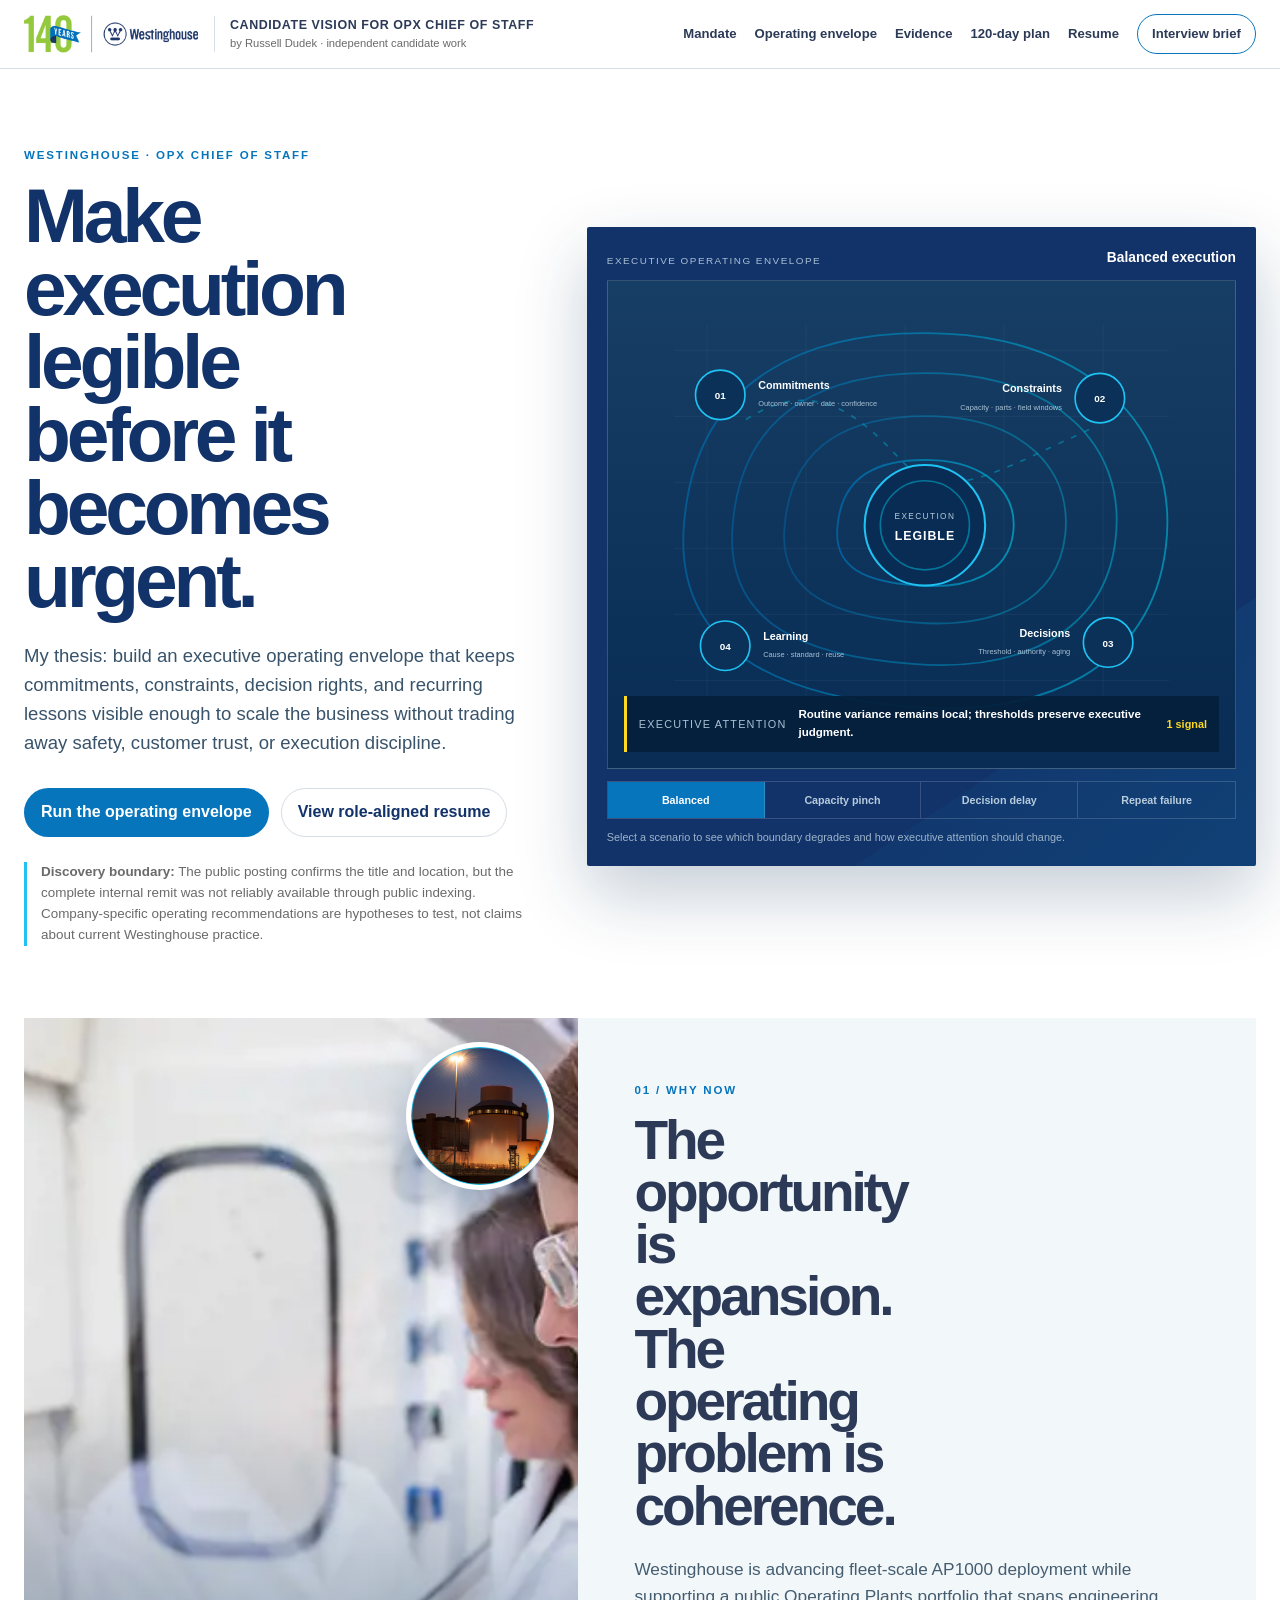
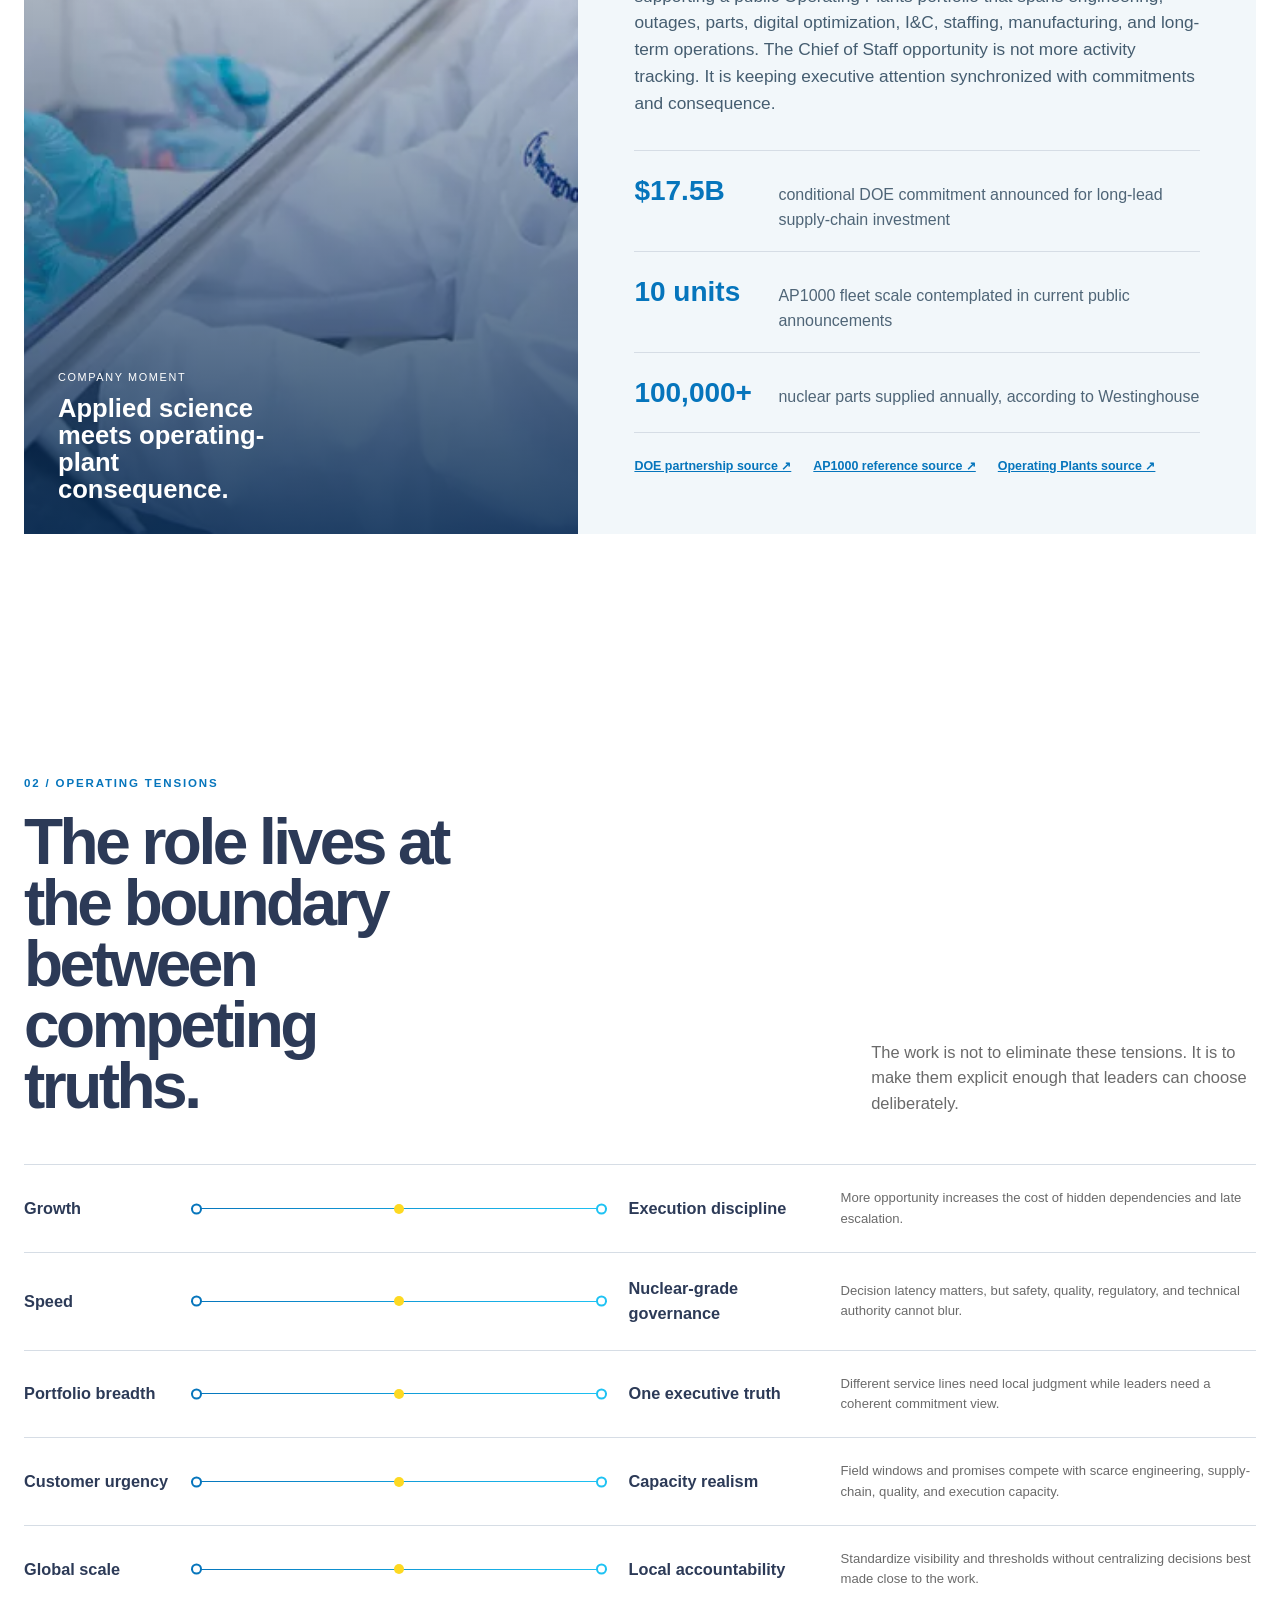
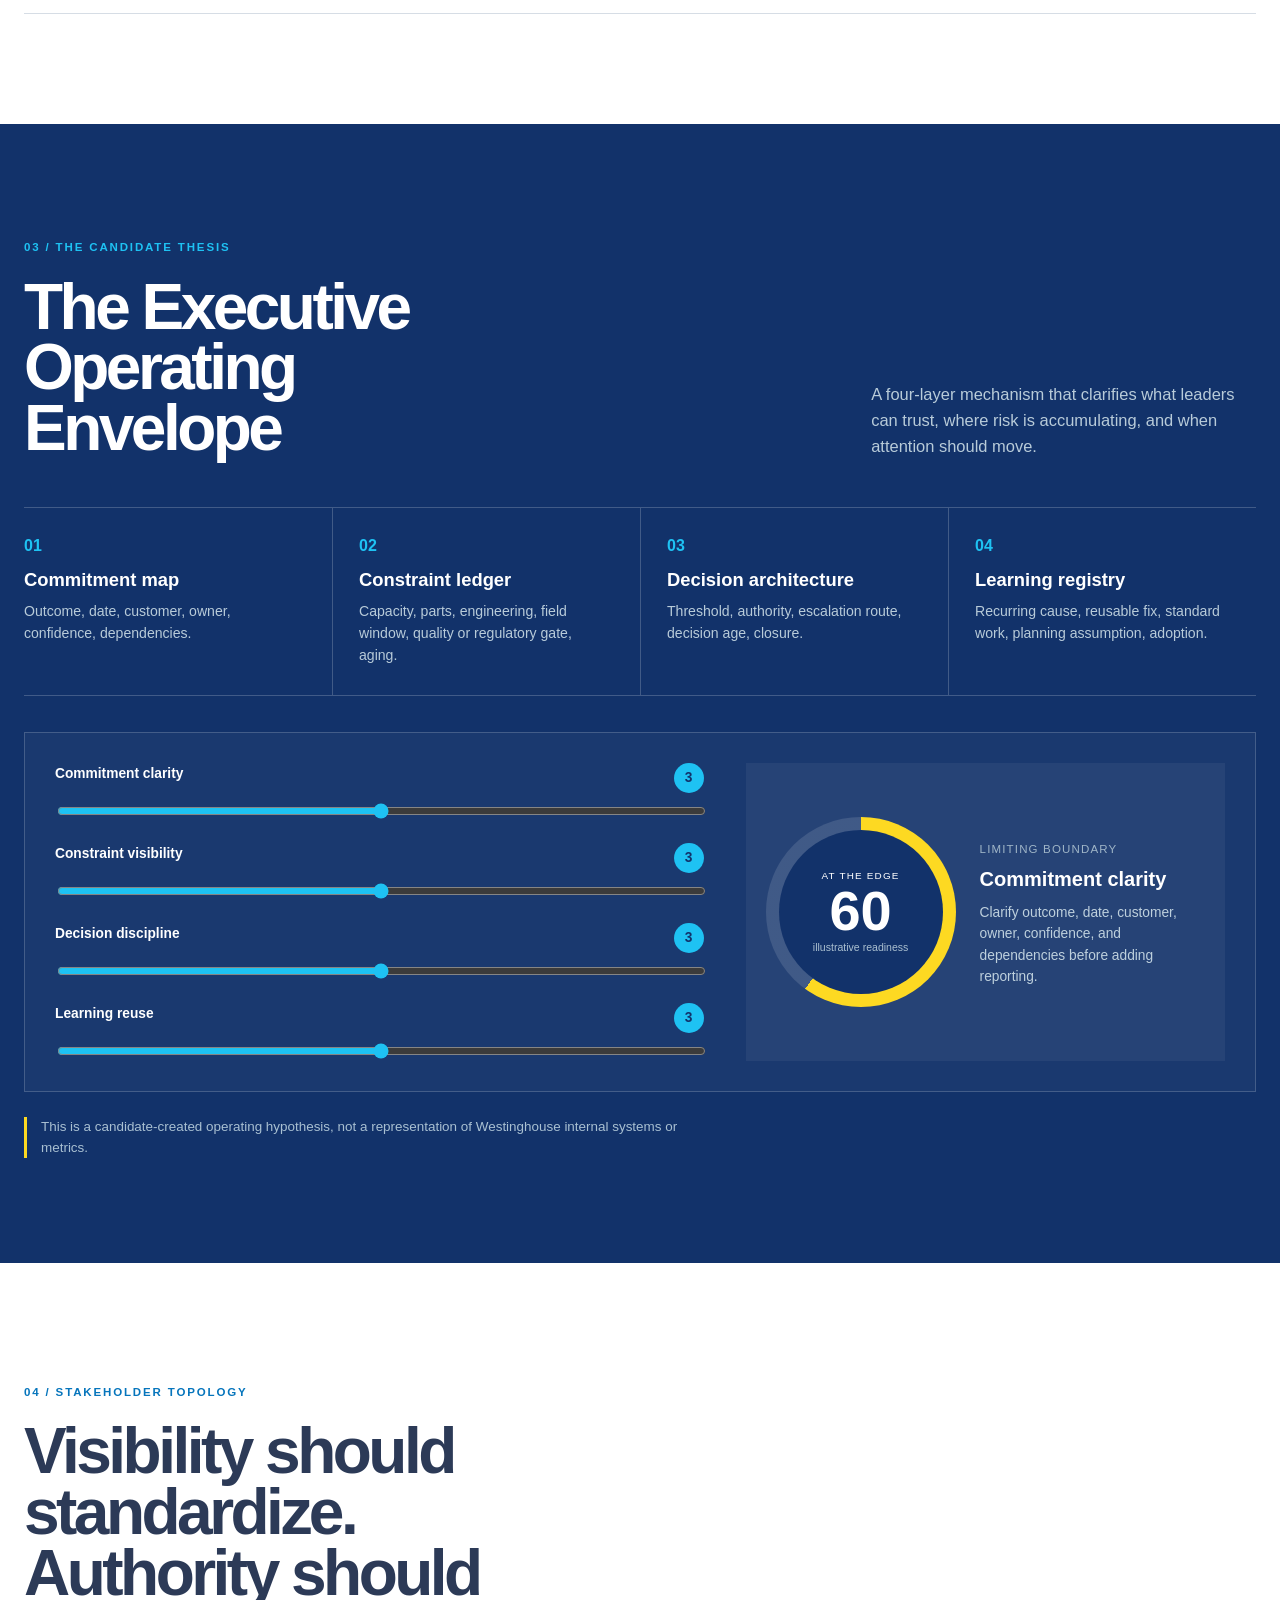
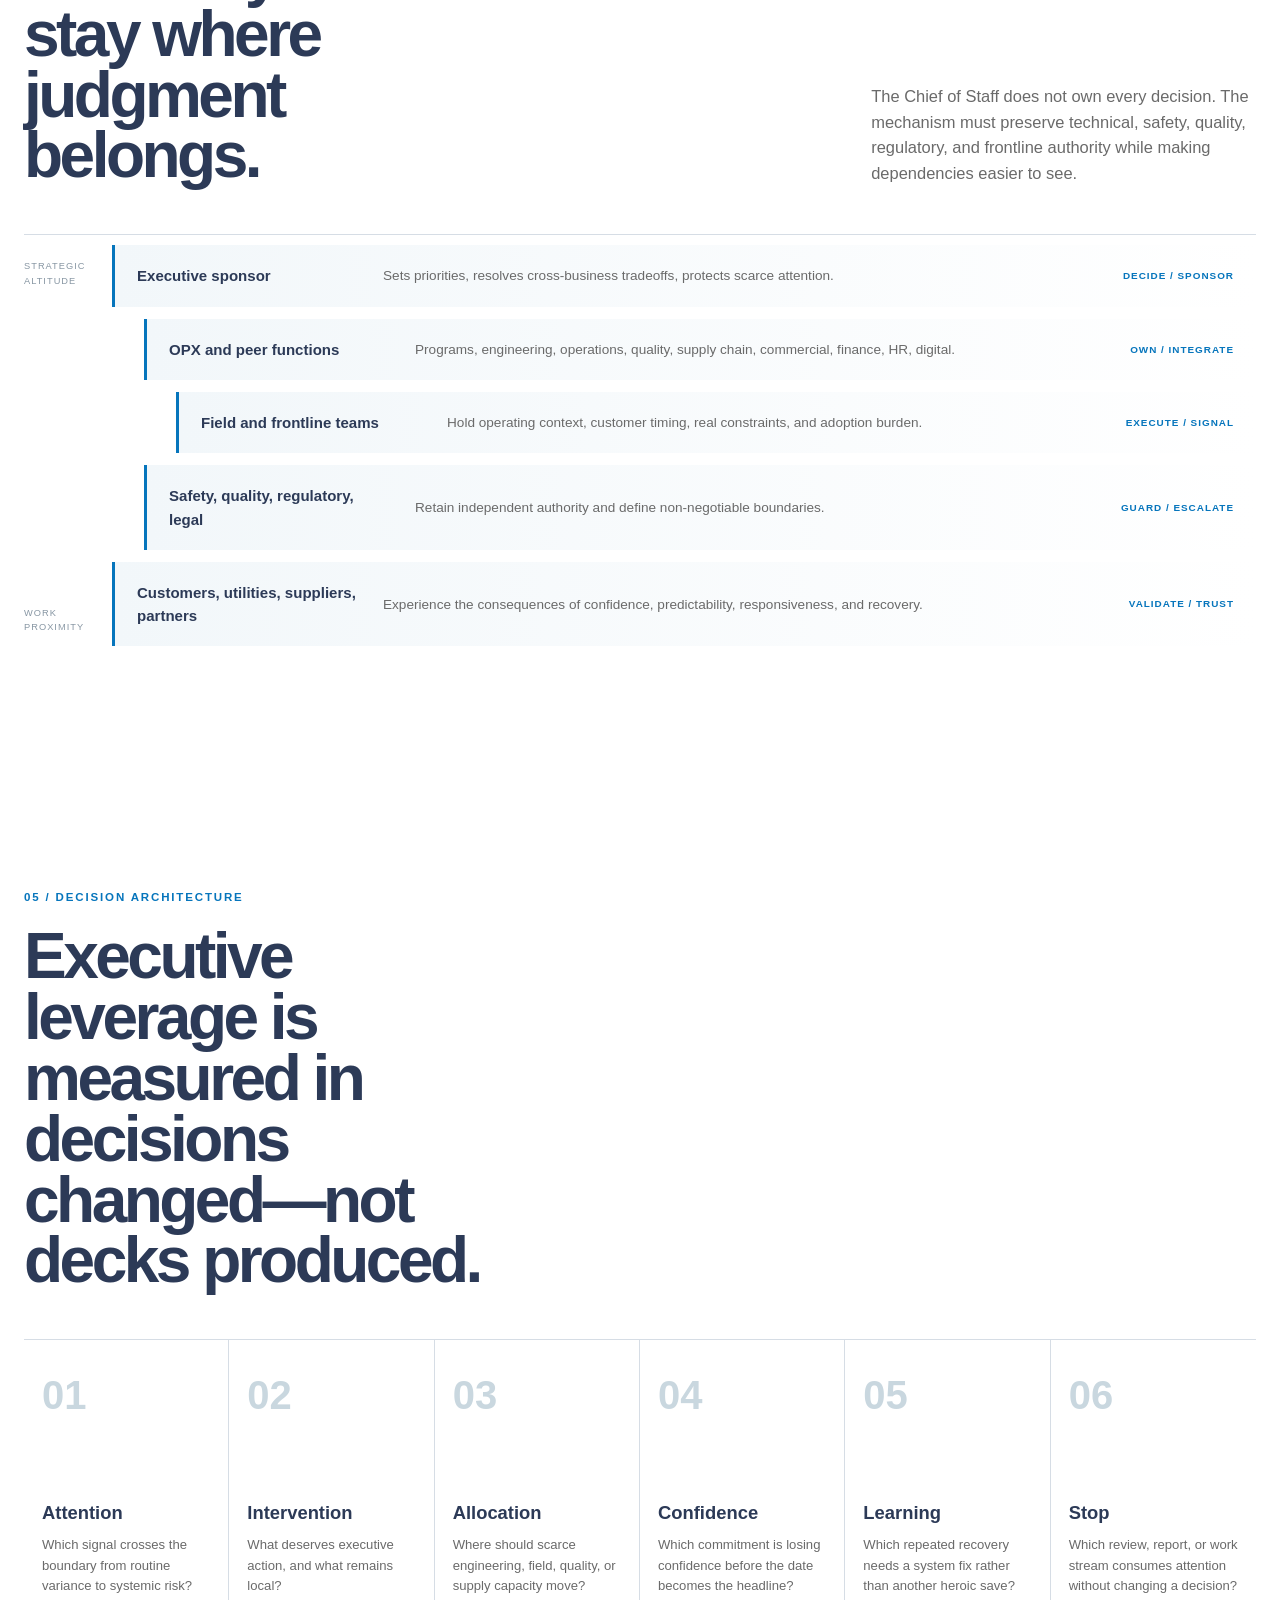
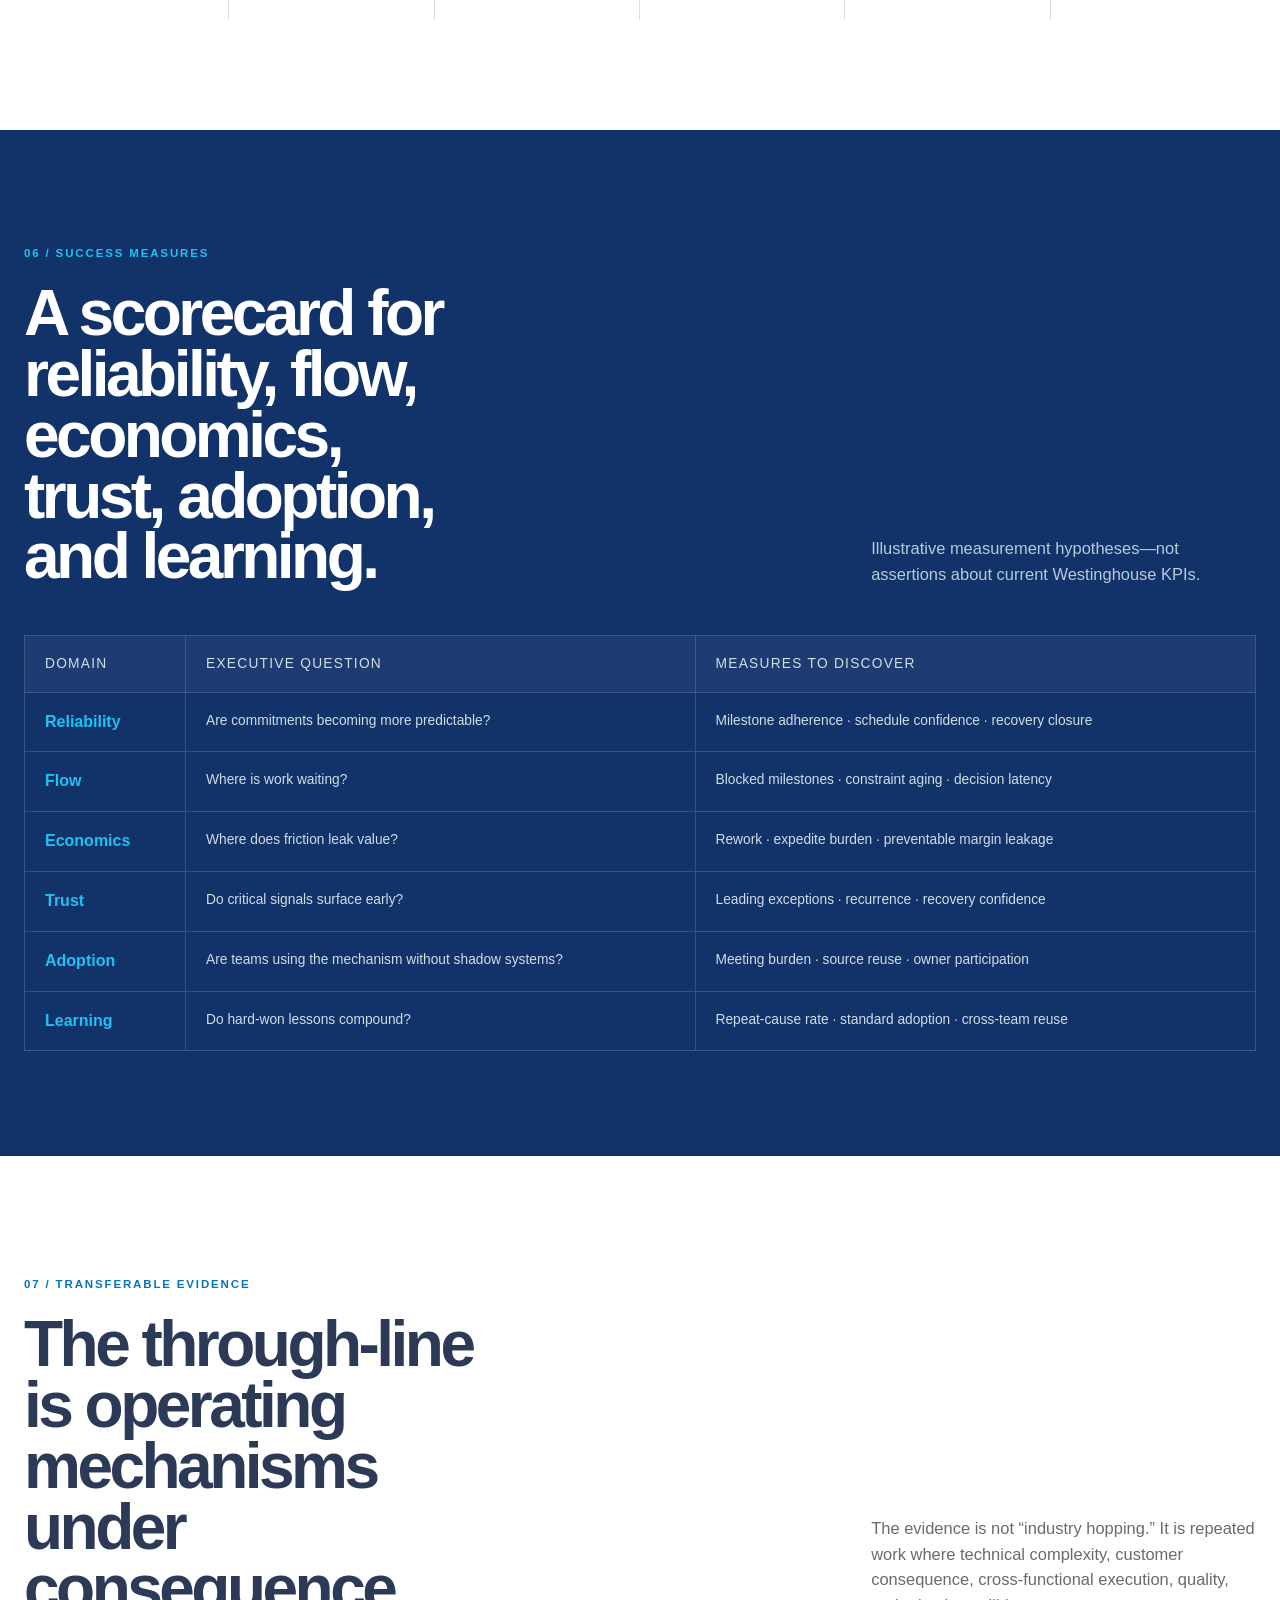
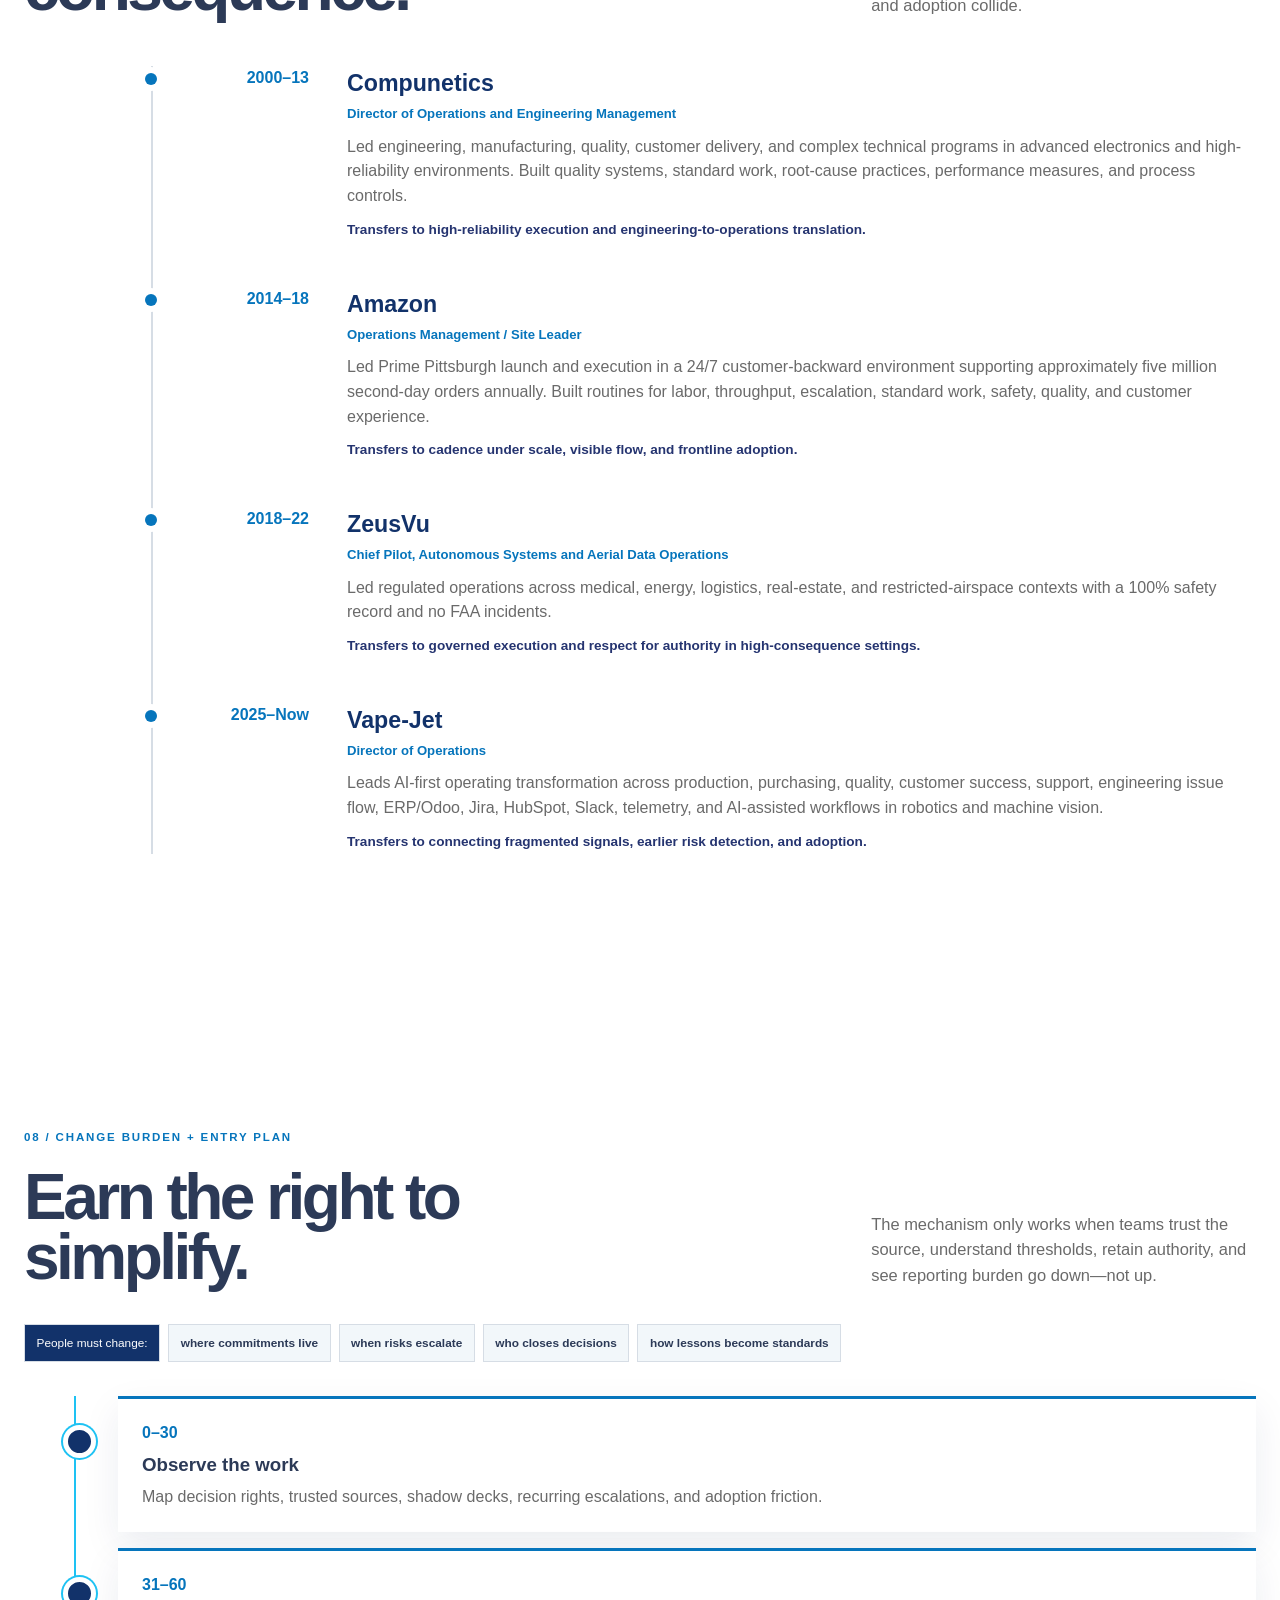
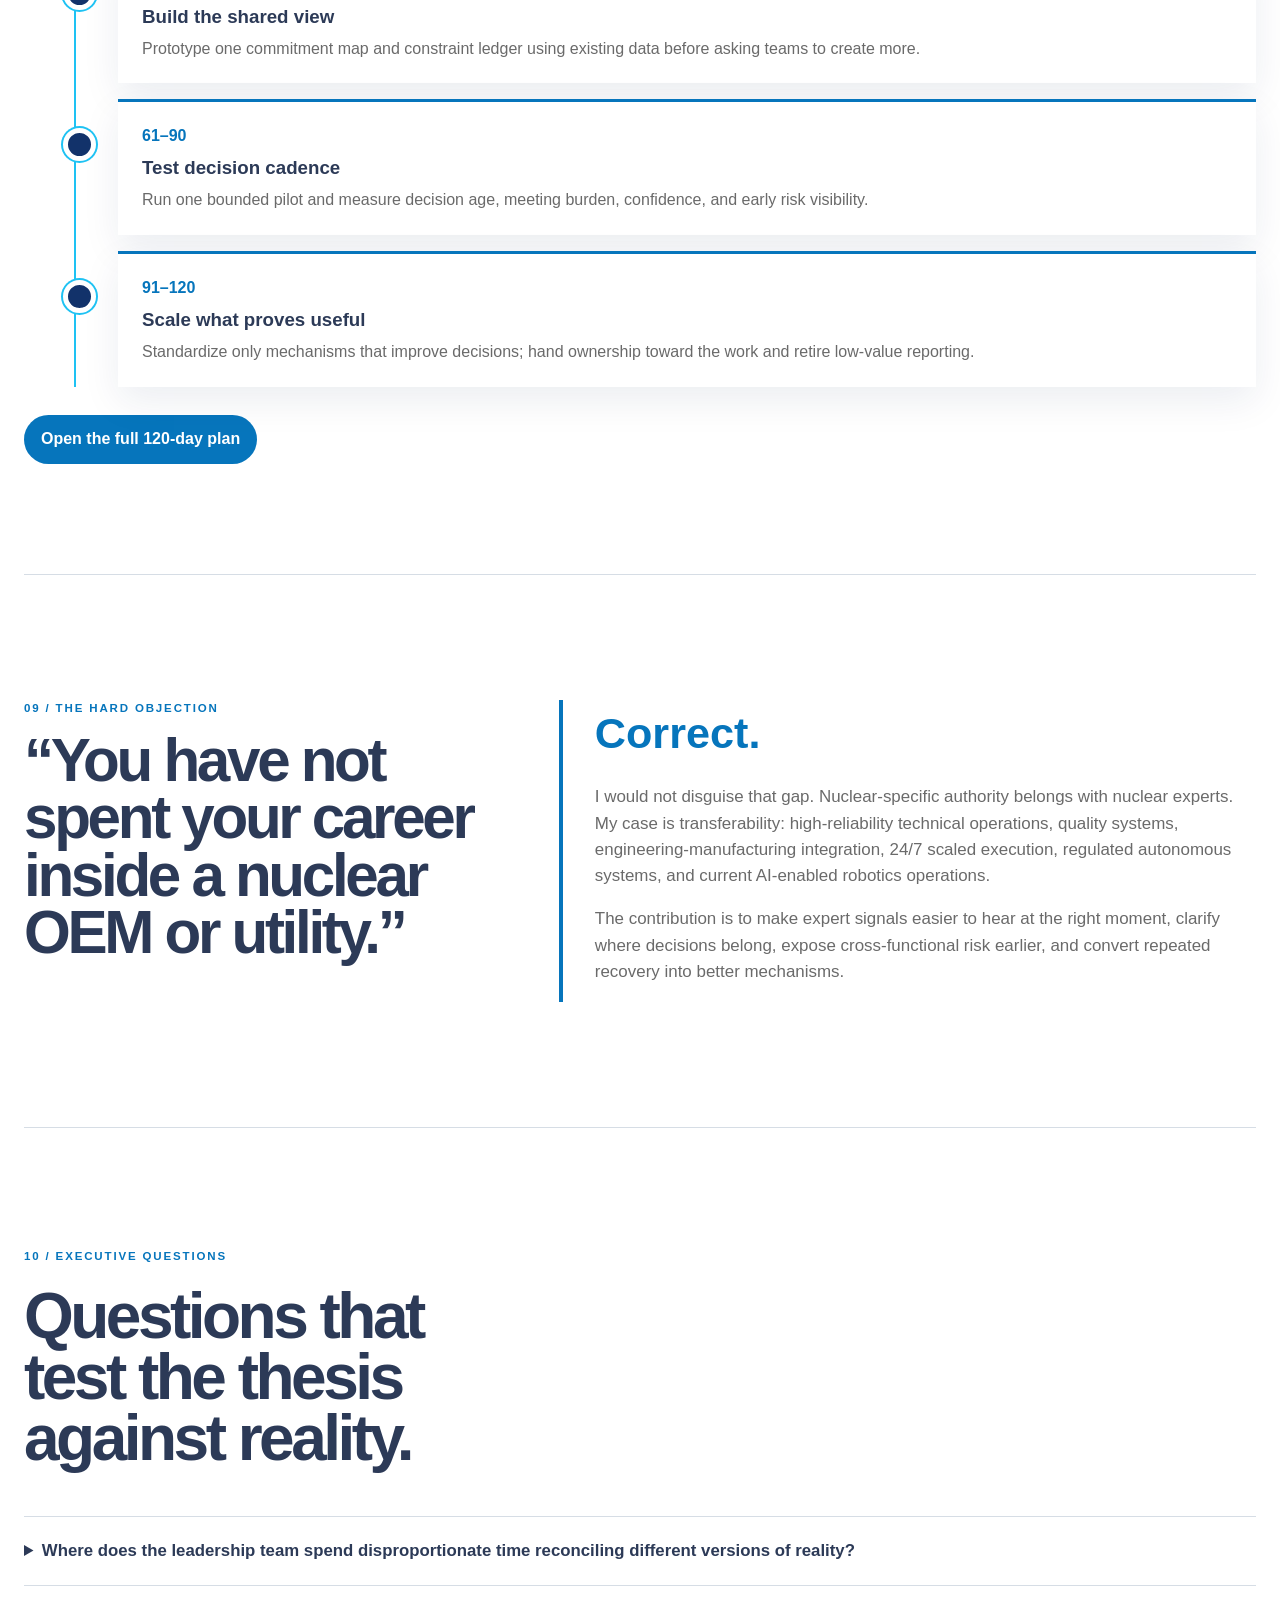
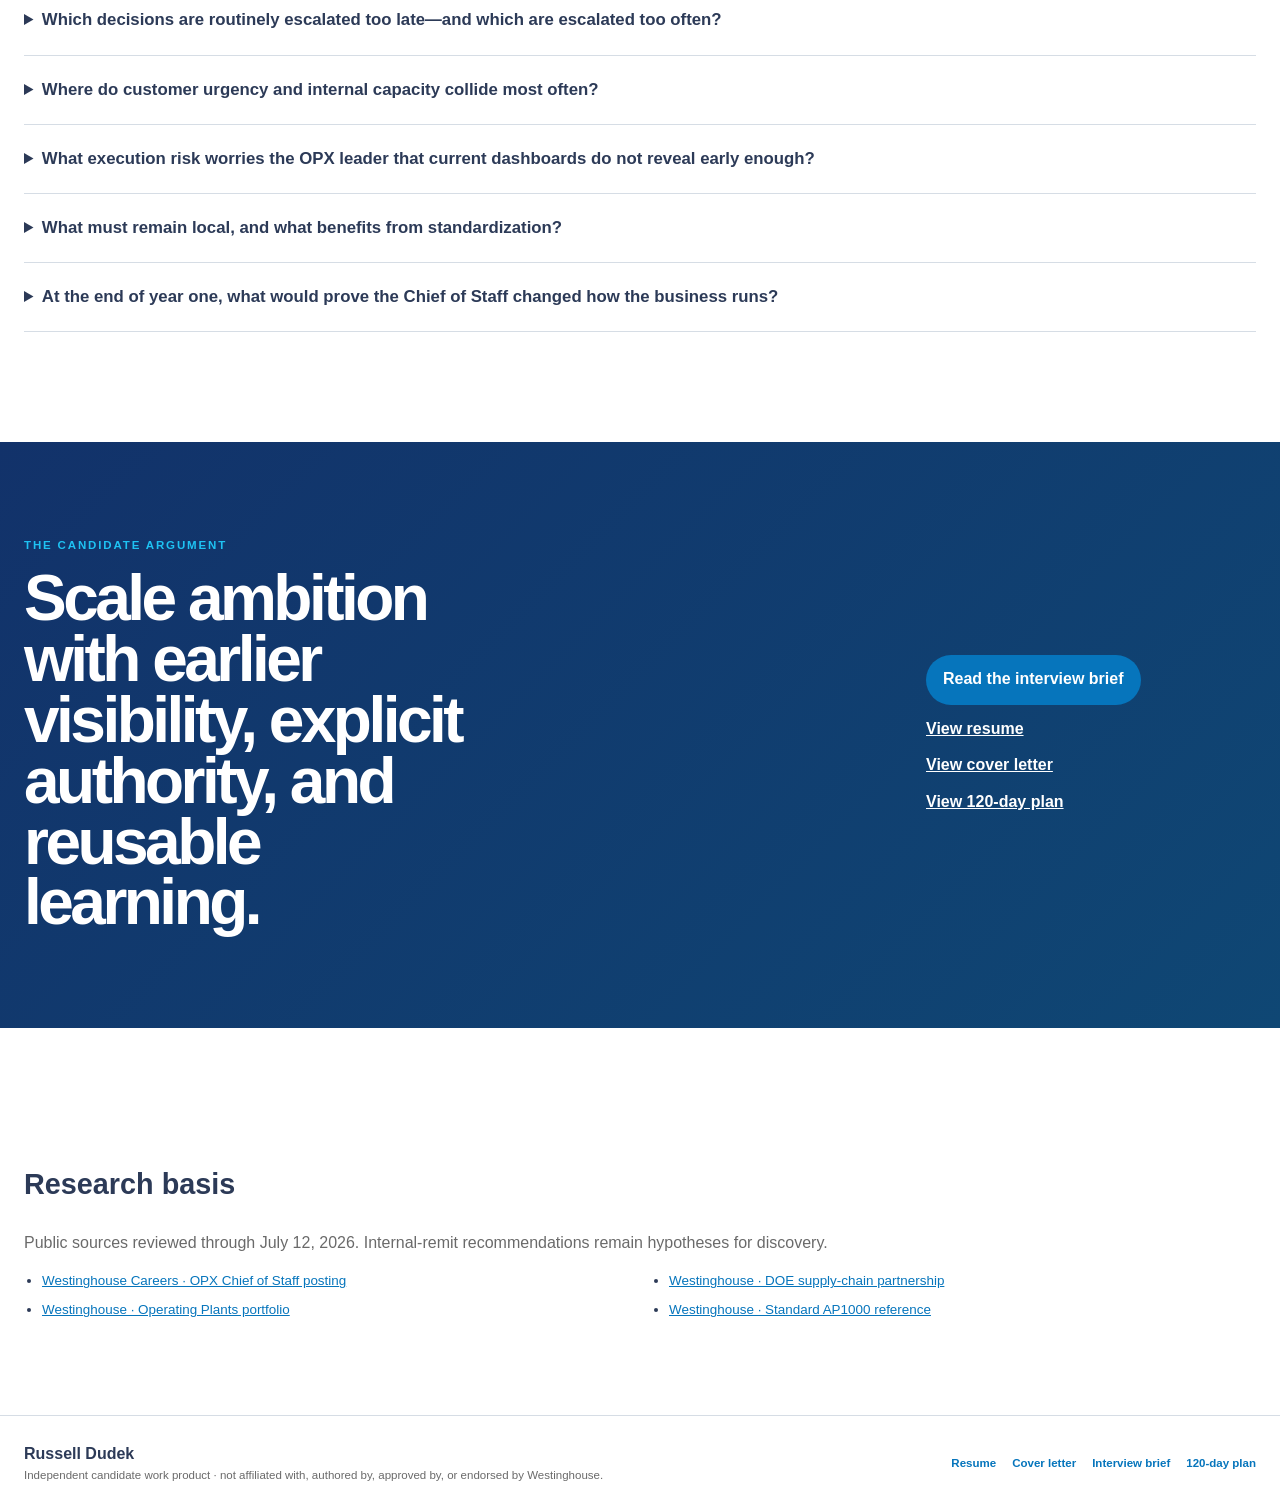
==== commit 37ac7388: "Publish complete Westinghouse RoleForge campaign" ====
--- a/index.html
+++ b/index.html
@@ -3,271 +3,226 @@
 <head>
   <meta charset="utf-8" />
   <meta name="viewport" content="width=device-width, initial-scale=1" />
-  <meta name="description" content="Russell Dudek candidate vision for the Westinghouse OPX Chief of Staff role." />
+  <meta name="description" content="Independent candidate vision by Russell Dudek for the Westinghouse OPX Chief of Staff role." />
   <title>Russell Dudek | Westinghouse OPX Chief of Staff Candidate Vision</title>
+  <link rel="stylesheet" href="brand-tokens.css" />
   <link rel="stylesheet" href="styles.css" />
 </head>
 <body>
   <a class="skip-link" href="#main">Skip to content</a>
-  <header class="site-header">
-    <a class="brand" href="index.html" aria-label="Candidate vision home">
-      <span class="brand-mark" aria-hidden="true">RD</span>
-      <span>Russell Dudek</span>
+  <header class="site-header" id="top">
+    <a class="company-lockup" href="index.html" aria-label="Westinghouse OPX Chief of Staff candidate vision home">
+      <img src="assets/brand/westinghouse-logo-blue.png" alt="Westinghouse 140 years" width="278" height="67" />
+      <span><strong>Candidate vision for OPX Chief of Staff</strong><small>by Russell Dudek · independent candidate work</small></span>
     </a>
-    <nav aria-label="Primary navigation">
-      <a href="#model">Operating model</a>
+    <button class="nav-toggle" type="button" aria-expanded="false" aria-controls="primary-nav"><span></span><span></span><span></span><span class="sr-only">Toggle navigation</span></button>
+    <nav id="primary-nav" aria-label="Primary navigation">
+      <a href="#mandate">Mandate</a>
+      <a href="#envelope">Operating envelope</a>
       <a href="#evidence">Evidence</a>
-      <a href="#entry">120 days</a>
+      <a href="120-day-plan.html">120-day plan</a>
       <a href="resume.html">Resume</a>
-      <a href="cover-letter.html">Cover letter</a>
       <a class="nav-cta" href="interview-brief.html">Interview brief</a>
     </nav>
   </header>
 
   <main id="main">
-    <section class="hero">
+    <section class="hero" aria-labelledby="hero-title">
       <div class="hero-copy">
-        <h1>Make execution legible<br />before it becomes urgent.</h1>
-        <p class="lede">My thesis for the OPX Chief of Staff role: build an executive operating envelope that connects commitments, constraints, decision rights, and recurring lessons—so leaders can scale the business without trading away safety, customer trust, or execution discipline.</p>
+        <p class="eyebrow">WESTINGHOUSE · OPX CHIEF OF STAFF</p>
+        <h1 id="hero-title">Make execution legible before it becomes urgent.</h1>
+        <p class="hero-lede">My thesis: build an executive operating envelope that keeps commitments, constraints, decision rights, and recurring lessons visible enough to scale the business without trading away safety, customer trust, or execution discipline.</p>
         <div class="hero-actions">
-          <a class="button primary" href="#model">Explore the operating envelope</a>
-          <a class="button ghost" href="resume.html">View role-aligned resume</a>
-        </div>
-        <p class="hypothesis-note"><strong>Role hypothesis:</strong> Public indexing did not expose the full job-description text reliably. Internal-remit recommendations on this site are therefore framed as discovery hypotheses, not claims about Westinghouse internal operations.</p>
-      </div>
-
-      <div class="envelope-hero" aria-label="Illustration of the executive operating envelope">
-        <svg class="contours" viewBox="0 0 700 520" role="img" aria-labelledby="contourTitle contourDesc">
-          <title id="contourTitle">Executive operating envelope contour map</title>
-          <desc id="contourDesc">A series of nested technical contours surrounding a stable execution zone.</desc>
-          <path d="M72 270 C95 95 232 42 388 56 C541 71 650 165 631 302 C613 432 486 479 338 465 C191 451 51 405 72 270Z" />
-          <path d="M126 272 C143 135 251 92 381 101 C509 111 590 183 577 292 C563 396 461 429 344 418 C225 407 111 378 126 272Z" />
-          <path d="M183 274 C194 179 277 145 376 151 C474 157 533 210 523 286 C514 360 438 384 349 376 C259 368 172 348 183 274Z" />
-          <path d="M239 275 C246 223 301 200 369 204 C436 208 478 236 471 281 C465 329 415 343 354 338 C291 333 232 321 239 275Z" />
-        </svg>
-        <div class="envelope-label label-a">Commitments</div>
-        <div class="envelope-label label-b">Constraints</div>
-        <div class="envelope-label label-c">Decisions</div>
-        <div class="envelope-label label-d">Learning</div>
-        <div class="stable-zone">
-          <span>EXECUTION</span>
-          <strong>WITHIN ENVELOPE</strong>
-        </div>
-        <div class="pulse-dot" aria-hidden="true"></div>
-      </div>
-    </section>
-
-    <section class="moment" aria-labelledby="moment-title">
-      <div class="section-intro">
-        <h2 id="moment-title">The opportunity is expansion. The operating challenge is coherence.</h2>
-        <p>Westinghouse is simultaneously signaling fleet-scale new-build ambition and operating-plant depth. The Chief of Staff opportunity, as I read it, is to help executive attention keep pace with that complexity.</p>
-      </div>
-      <div class="moment-facts">
-        <article>
-          <strong>$17.5B</strong>
-          <p>DOE conditional commitment announced for long-lead items supporting up to 10 AP1000 units, with Westinghouse saying advance purchase could accelerate deployment timelines by up to three years.</p>
-          <a href="https://info.westinghousenuclear.com/news/westinghouse-announces-department-of-energy-partnership-to-jumpstart-large-scale-nuclear-supply-chain" target="_blank" rel="noopener">Source ↗</a>
-        </article>
-        <article>
-          <strong>Fleet scale</strong>
-          <p>Westinghouse submitted a standard AP1000 plant reference intended to improve repeatability and predictability for U.S. fleet deployment.</p>
-          <a href="https://info.westinghousenuclear.com/news/westinghouse-establishes-standard-ap1000-plant-for-fleet-scale-deployment-in-u.s" target="_blank" rel="noopener">Source ↗</a>
-        </article>
-        <article>
-          <strong>Broad OP portfolio</strong>
-          <p>The public Operating Plants portfolio spans engineering, outages, parts, digital optimization, I&amp;C, plant services, staffing, and long-term operations.</p>
-          <a href="https://westinghousenuclear.com/operating-plants/" target="_blank" rel="noopener">Source ↗</a>
-        </article>
-      </div>
-      <p class="moment-conclusion">My inference: the risk is not a lack of activity. It is executive friction—too many important commitments, dependencies, and signals competing for the same scarce attention. Reuters has also highlighted the sector’s execution burden, including historical cost, schedule, component-quality, supply-chain, and workforce risks. <a href="https://www.reuters.com/business/energy/westinghouse-megadeal-set-revitalize-nuclear-supply-chain--reeii-2026-01-26/" target="_blank" rel="noopener">External context ↗</a></p>
-    </section>
-
-    <section class="model-section" id="model" aria-labelledby="model-title">
-      <div class="section-intro split">
-        <div>
-          <h2 id="model-title">The Executive Operating Envelope</h2>
-          <p>A Chief of Staff should not become another reporting layer. The role should make it easier for leaders to distinguish ordinary variance from emerging systemic risk—and act at the right altitude.</p>
-        </div>
-        <p class="model-callout">The model is an illustrative candidate thesis, not Westinghouse internal data or process.</p>
-      </div>
-
-      <div class="envelope-workbench">
-        <div class="controls" aria-label="Operating envelope simulator">
-          <div class="control-group">
-            <label for="commitments">Commitment clarity <output id="commitmentsOut" for="commitments">3</output></label>
-            <input id="commitments" type="range" min="1" max="5" value="3" />
-            <p>Are outcome, date, customer, owner, and confidence explicit?</p>
+          <a class="button primary" href="#envelope">Run the operating envelope</a>
+          <a class="button secondary" href="resume.html">View role-aligned resume</a>
+        </div>
+        <p class="hypothesis-note"><strong>Discovery boundary:</strong> The public posting confirms the title and location, but the complete internal remit was not reliably available through public indexing. Company-specific operating recommendations are hypotheses to test, not claims about current Westinghouse practice.</p>
+      </div>
+
+      <div class="hero-system" id="heroSystem" data-state="balanced" aria-label="Animated executive operating envelope showing commitments, constraints, decisions, and learning around a stable execution zone">
+        <div class="system-topline"><span>EXECUTIVE OPERATING ENVELOPE</span><strong id="heroStateLabel">Balanced execution</strong></div>
+        <div class="envelope-canvas">
+          <svg class="envelope-svg" viewBox="0 0 760 590" role="img" aria-labelledby="envelopeTitle envelopeDesc">
+            <title id="envelopeTitle">Executive operating envelope</title>
+            <desc id="envelopeDesc">Nested operating boundaries connect commitments, constraints, decisions, and learning. A signal moves through the system toward a legible execution zone.</desc>
+            <defs>
+              <linearGradient id="envelopeGlow" x1="0" x2="1">
+                <stop offset="0" stop-color="#0067a8" />
+                <stop offset="1" stop-color="#00a6c8" />
+              </linearGradient>
+              <filter id="softGlow"><feGaussianBlur stdDeviation="4" result="blur"/><feMerge><feMergeNode in="blur"/><feMergeNode in="SourceGraphic"/></feMerge></filter>
+            </defs>
+            <g class="grid-lines" aria-hidden="true">
+              <path d="M80 84H680M80 164H680M80 244H680M80 324H680M80 404H680M80 484H680" />
+              <path d="M120 52V538M240 52V538M360 52V538M480 52V538M600 52V538" />
+            </g>
+            <g class="contour-group" aria-hidden="true">
+              <path class="contour contour-1" d="M92 296C106 114 246 56 412 64c166 8 282 110 264 258-17 147-150 208-309 194C207 503 80 446 92 296Z" />
+              <path class="contour contour-2" d="M151 297C162 151 272 107 405 112c132 5 224 83 210 201-13 116-119 161-246 151-128-9-228-47-218-167Z" />
+              <path class="contour contour-3" d="M214 298c8-105 86-137 185-134 99 4 164 60 155 144-9 82-87 113-181 106-95-7-167-33-159-116Z" />
+              <path class="contour contour-4" d="M278 298c5-63 50-83 114-81 63 2 105 37 99 88-6 50-55 69-116 64-61-4-102-20-97-71Z" />
+            </g>
+            <path class="signal-path" id="signalPath" d="M167 168C244 118 298 155 352 214C408 275 465 233 592 176" />
+            <circle class="signal-dot" r="7" aria-hidden="true"><animateMotion dur="5.8s" repeatCount="indefinite"><mpath href="#signalPath" /></animateMotion></circle>
+            <g class="system-node node-commit" transform="translate(136 138)"><circle r="30"/><text y="5">01</text><text class="node-label" x="46" y="-7">Commitments</text><text class="node-sub" x="46" y="14">Outcome · owner · date · confidence</text></g>
+            <g class="system-node node-constraint" transform="translate(596 142)"><circle r="30"/><text y="5">02</text><text class="node-label" x="-46" y="-7" text-anchor="end">Constraints</text><text class="node-sub" x="-46" y="14" text-anchor="end">Capacity · parts · field windows</text></g>
+            <g class="system-node node-decision" transform="translate(606 438)"><circle r="30"/><text y="5">03</text><text class="node-label" x="-46" y="-7" text-anchor="end">Decisions</text><text class="node-sub" x="-46" y="14" text-anchor="end">Threshold · authority · aging</text></g>
+            <g class="system-node node-learning" transform="translate(142 442)"><circle r="30"/><text y="5">04</text><text class="node-label" x="46" y="-7">Learning</text><text class="node-sub" x="46" y="14">Cause · standard · reuse</text></g>
+            <g class="execution-core" transform="translate(384 296)"><circle r="73"/><circle class="core-pulse" r="54"/><text y="-8">EXECUTION</text><text class="core-status" id="coreStatus" y="18">LEGIBLE</text></g>
+          </svg>
+          <div class="attention-strip" aria-live="polite">
+            <span>EXECUTIVE ATTENTION</span>
+            <strong id="attentionMessage">Routine variance remains local; thresholds preserve executive judgment.</strong>
+            <em id="attentionCount">1 signal</em>
           </div>
-          <div class="control-group">
-            <label for="constraints">Constraint visibility <output id="constraintsOut" for="constraints">3</output></label>
-            <input id="constraints" type="range" min="1" max="5" value="3" />
-            <p>Are capacity, parts, engineering, field-window, and quality dependencies visible early?</p>
-          </div>
-          <div class="control-group">
-            <label for="decisions">Decision discipline <output id="decisionsOut" for="decisions">3</output></label>
-            <input id="decisions" type="range" min="1" max="5" value="3" />
-            <p>Are thresholds, decision rights, escalation routes, and aging clear?</p>
-          </div>
-          <div class="control-group">
-            <label for="learning">Learning reuse <output id="learningOut" for="learning">3</output></label>
-            <input id="learning" type="range" min="1" max="5" value="3" />
-            <p>Do recurring causes become reusable fixes, standards, and better planning assumptions?</p>
-          </div>
-        </div>
-
-        <div class="status-panel" aria-live="polite">
-          <div class="status-ring" id="statusRing">
-            <div>
-              <span id="statusLabel">AT THE EDGE</span>
-              <strong id="statusScore">60</strong>
-              <small>illustrative readiness</small>
-            </div>
-          </div>
-          <div class="bottleneck">
-            <span>Current limiting layer</span>
-            <strong id="bottleneckLabel">Commitment clarity</strong>
-            <p id="bottleneckText">The weakest layer defines the executive operating envelope. Improve the bottleneck before adding more review cadence.</p>
-          </div>
-        </div>
-      </div>
-
-      <div class="model-layers" aria-label="Operating envelope layers">
-        <article><span>01</span><h3>Commitment Map</h3><p>One view of outcomes, dates, customers, owners, confidence, and cross-business dependencies.</p></article>
-        <article><span>02</span><h3>Constraint Ledger</h3><p>Early visibility to the scarce resource, part, engineering decision, field window, or quality gate that can move a commitment.</p></article>
-        <article><span>03</span><h3>Decision Architecture</h3><p>Explicit thresholds, decision rights, escalation paths, decision aging, and closure—not more status collection.</p></article>
-        <article><span>04</span><h3>Learning Registry</h3><p>A disciplined way to distinguish one-off recovery from a pattern worth standardizing, preventing, or scaling.</p></article>
-      </div>
-    </section>
-
-    <section class="decisions" aria-labelledby="decisions-title">
-      <div class="section-intro">
-        <h2 id="decisions-title">The role should make six executive decisions easier.</h2>
-        <p>The Chief of Staff earns leverage when recurring ambiguity becomes a better decision system.</p>
-      </div>
-      <ol class="decision-rail">
-        <li><span>01</span><div><h3>Where does executive attention go now?</h3><p>Separate routine variance from risks that cross business, customer, margin, safety, quality, or capacity boundaries.</p></div></li>
-        <li><span>02</span><div><h3>What deserves intervention—and what should stay local?</h3><p>Protect speed by defining escalation thresholds instead of centralizing every decision.</p></div></li>
-        <li><span>03</span><div><h3>Where should scarce expertise be allocated?</h3><p>Expose conflicts in engineering, field, quality, supply-chain, or program capacity before delivery dates collide.</p></div></li>
-        <li><span>04</span><div><h3>Which commitment is losing confidence?</h3><p>Track confidence decay and dependency aging, not merely red/yellow/green reporting.</p></div></li>
-        <li><span>05</span><div><h3>What recurring failure mode needs a system fix?</h3><p>Connect recoveries to root causes and standards rather than celebrating repeated heroics.</p></div></li>
-        <li><span>06</span><div><h3>What should stop?</h3><p>Create permission to retire low-value reviews, duplicate decks, and work that consumes attention without changing decisions.</p></div></li>
+        </div>
+        <div class="scenario-controls" aria-label="Operating envelope scenarios">
+          <button class="scenario is-active" type="button" data-scenario="balanced">Balanced</button>
+          <button class="scenario" type="button" data-scenario="capacity">Capacity pinch</button>
+          <button class="scenario" type="button" data-scenario="decision">Decision delay</button>
+          <button class="scenario" type="button" data-scenario="learning">Repeat failure</button>
+        </div>
+        <p class="system-caption">Select a scenario to see which boundary degrades and how executive attention should change.</p>
+      </div>
+    </section>
+
+    <section class="company-moment" id="mandate" aria-labelledby="moment-title">
+      <div class="moment-media">
+        <img src="assets/company/westinghouse-facility.webp" alt="Official Westinghouse laboratory image showing technical personnel at work; not Russell Dudek's work" />
+        <img class="ap1000-product" src="assets/company/ap1000-pwr-circle.png" alt="Official Westinghouse AP1000 pressurized water reactor product image" />
+        <div class="media-caption"><span>COMPANY MOMENT</span><strong>Applied science meets operating-plant consequence.</strong></div>
+      </div>
+      <div class="moment-story">
+        <p class="section-number">01 / WHY NOW</p>
+        <h2 id="moment-title">The opportunity is expansion. The operating problem is coherence.</h2>
+        <p>Westinghouse is advancing fleet-scale AP1000 deployment while supporting a public Operating Plants portfolio that spans engineering, outages, parts, digital optimization, I&amp;C, staffing, manufacturing, and long-term operations. The Chief of Staff opportunity is not more activity tracking. It is keeping executive attention synchronized with commitments and consequence.</p>
+        <div class="moment-measures" aria-label="Current Westinghouse public signals">
+          <div><strong>$17.5B</strong><span>conditional DOE commitment announced for long-lead supply-chain investment</span></div>
+          <div><strong>10 units</strong><span>AP1000 fleet scale contemplated in current public announcements</span></div>
+          <div><strong>100,000+</strong><span>nuclear parts supplied annually, according to Westinghouse</span></div>
+        </div>
+        <div class="source-row"><a href="https://info.westinghousenuclear.com/news/westinghouse-announces-department-of-energy-partnership-to-jumpstart-large-scale-nuclear-supply-chain">DOE partnership source ↗</a><a href="https://info.westinghousenuclear.com/news/westinghouse-establishes-standard-ap1000-plant-for-fleet-scale-deployment-in-u.s">AP1000 reference source ↗</a><a href="https://westinghousenuclear.com/operating-plants/">Operating Plants source ↗</a></div>
+      </div>
+    </section>
+
+    <section class="tensions" aria-labelledby="tensions-title">
+      <div class="section-heading"><p class="section-number">02 / OPERATING TENSIONS</p><h2 id="tensions-title">The role lives at the boundary between competing truths.</h2><p>The work is not to eliminate these tensions. It is to make them explicit enough that leaders can choose deliberately.</p></div>
+      <div class="tension-board">
+        <div class="tension-row"><strong>Growth</strong><span class="tension-line"><i></i></span><strong>Execution discipline</strong><small>More opportunity increases the cost of hidden dependencies and late escalation.</small></div>
+        <div class="tension-row"><strong>Speed</strong><span class="tension-line"><i></i></span><strong>Nuclear-grade governance</strong><small>Decision latency matters, but safety, quality, regulatory, and technical authority cannot blur.</small></div>
+        <div class="tension-row"><strong>Portfolio breadth</strong><span class="tension-line"><i></i></span><strong>One executive truth</strong><small>Different service lines need local judgment while leaders need a coherent commitment view.</small></div>
+        <div class="tension-row"><strong>Customer urgency</strong><span class="tension-line"><i></i></span><strong>Capacity realism</strong><small>Field windows and promises compete with scarce engineering, supply-chain, quality, and execution capacity.</small></div>
+        <div class="tension-row"><strong>Global scale</strong><span class="tension-line"><i></i></span><strong>Local accountability</strong><small>Standardize visibility and thresholds without centralizing decisions best made close to the work.</small></div>
+      </div>
+    </section>
+
+    <section class="envelope-section" id="envelope" aria-labelledby="envelope-section-title">
+      <div class="section-heading inverse"><p class="section-number">03 / THE CANDIDATE THESIS</p><h2 id="envelope-section-title">The Executive Operating Envelope</h2><p>A four-layer mechanism that clarifies what leaders can trust, where risk is accumulating, and when attention should move.</p></div>
+      <div class="envelope-layers" role="list">
+        <article role="listitem"><span>01</span><h3>Commitment map</h3><p>Outcome, date, customer, owner, confidence, dependencies.</p></article>
+        <article role="listitem"><span>02</span><h3>Constraint ledger</h3><p>Capacity, parts, engineering, field window, quality or regulatory gate, aging.</p></article>
+        <article role="listitem"><span>03</span><h3>Decision architecture</h3><p>Threshold, authority, escalation route, decision age, closure.</p></article>
+        <article role="listitem"><span>04</span><h3>Learning registry</h3><p>Recurring cause, reusable fix, standard work, planning assumption, adoption.</p></article>
+      </div>
+      <div class="simulator" aria-label="Operating-envelope readiness simulator">
+        <div class="simulator-controls">
+          <label>Commitment clarity <output id="commitmentsOut">3</output><input id="commitments" type="range" min="1" max="5" value="3" /></label>
+          <label>Constraint visibility <output id="constraintsOut">3</output><input id="constraints" type="range" min="1" max="5" value="3" /></label>
+          <label>Decision discipline <output id="decisionsOut">3</output><input id="decisions" type="range" min="1" max="5" value="3" /></label>
+          <label>Learning reuse <output id="learningOut">3</output><input id="learning" type="range" min="1" max="5" value="3" /></label>
+        </div>
+        <div class="simulator-result" aria-live="polite"><div class="readiness-ring" id="statusRing"><span id="statusLabel">AT THE EDGE</span><strong id="statusScore">60</strong><small>illustrative readiness</small></div><div><span>Limiting boundary</span><strong id="bottleneckLabel">Commitment clarity</strong><p id="bottleneckText">Improve the weakest layer before adding more reporting cadence.</p></div></div>
+      </div>
+      <p class="hypothesis-note inverse-note">This is a candidate-created operating hypothesis, not a representation of Westinghouse internal systems or metrics.</p>
+    </section>
+
+    <section class="topology" aria-labelledby="topology-title">
+      <div class="section-heading"><p class="section-number">04 / STAKEHOLDER TOPOLOGY</p><h2 id="topology-title">Visibility should standardize. Authority should stay where judgment belongs.</h2><p>The Chief of Staff does not own every decision. The mechanism must preserve technical, safety, quality, regulatory, and frontline authority while making dependencies easier to see.</p></div>
+      <div class="altitude-map">
+        <div class="altitude-axis"><span>STRATEGIC<br/>ALTITUDE</span><span>WORK<br/>PROXIMITY</span></div>
+        <div class="altitude-steps">
+          <article><b>Executive sponsor</b><p>Sets priorities, resolves cross-business tradeoffs, protects scarce attention.</p><em>DECIDE / SPONSOR</em></article>
+          <article><b>OPX and peer functions</b><p>Programs, engineering, operations, quality, supply chain, commercial, finance, HR, digital.</p><em>OWN / INTEGRATE</em></article>
+          <article><b>Field and frontline teams</b><p>Hold operating context, customer timing, real constraints, and adoption burden.</p><em>EXECUTE / SIGNAL</em></article>
+          <article><b>Safety, quality, regulatory, legal</b><p>Retain independent authority and define non-negotiable boundaries.</p><em>GUARD / ESCALATE</em></article>
+          <article><b>Customers, utilities, suppliers, partners</b><p>Experience the consequences of confidence, predictability, responsiveness, and recovery.</p><em>VALIDATE / TRUST</em></article>
+        </div>
+      </div>
+    </section>
+
+    <section class="decision-section" aria-labelledby="decision-title">
+      <div class="section-heading"><p class="section-number">05 / DECISION ARCHITECTURE</p><h2 id="decision-title">Executive leverage is measured in decisions changed—not decks produced.</h2></div>
+      <ol class="decision-track">
+        <li><span>01</span><div><h3>Attention</h3><p>Which signal crosses the boundary from routine variance to systemic risk?</p></div></li>
+        <li><span>02</span><div><h3>Intervention</h3><p>What deserves executive action, and what remains local?</p></div></li>
+        <li><span>03</span><div><h3>Allocation</h3><p>Where should scarce engineering, field, quality, or supply capacity move?</p></div></li>
+        <li><span>04</span><div><h3>Confidence</h3><p>Which commitment is losing confidence before the date becomes the headline?</p></div></li>
+        <li><span>05</span><div><h3>Learning</h3><p>Which repeated recovery needs a system fix rather than another heroic save?</p></div></li>
+        <li><span>06</span><div><h3>Stop</h3><p>Which review, report, or work stream consumes attention without changing a decision?</p></div></li>
       </ol>
     </section>
 
     <section class="scorecard" aria-labelledby="scorecard-title">
-      <div class="section-intro split">
-        <div>
-          <h2 id="scorecard-title">A balanced scorecard for executive leverage</h2>
-          <p>The exact measures should be discovered with the business. I would start by testing whether the cadence covers reliability, flow, economics, trust, and learning—not volume of activity.</p>
-        </div>
-        <p class="model-callout">Metric examples are hypotheses for discovery. They are not assertions about existing Westinghouse KPIs.</p>
-      </div>
-      <div class="table-wrap" role="region" aria-label="Illustrative executive scorecard" tabindex="0">
-        <table>
-          <thead><tr><th>Domain</th><th>Executive question</th><th>Illustrative measures to test</th></tr></thead>
-          <tbody>
-            <tr><th>Reliability</th><td>Are commitments becoming more predictable?</td><td>Milestone adherence · schedule confidence · recovery-plan closure</td></tr>
-            <tr><th>Flow</th><td>Where is work waiting for a constraint or decision?</td><td>Blocked milestones · constraint aging · decision latency</td></tr>
-            <tr><th>Economics</th><td>Where is execution friction leaking value?</td><td>Rework exposure · expedite burden · preventable margin leakage</td></tr>
-            <tr><th>Trust</th><td>Are safety, quality, regulatory, and customer signals surfacing early?</td><td>Leading exceptions · recurrence · recovery confidence</td></tr>
-            <tr><th>Learning</th><td>Are hard-won lessons becoming reusable advantage?</td><td>Repeat-cause rate · standard adoption · reuse across teams</td></tr>
-          </tbody>
-        </table>
+      <div class="section-heading inverse"><p class="section-number">06 / SUCCESS MEASURES</p><h2 id="scorecard-title">A scorecard for reliability, flow, economics, trust, adoption, and learning.</h2><p>Illustrative measurement hypotheses—not assertions about current Westinghouse KPIs.</p></div>
+      <div class="scorecard-table" role="region" aria-label="Illustrative executive scorecard" tabindex="0">
+        <div class="score-row score-head"><span>DOMAIN</span><span>EXECUTIVE QUESTION</span><span>MEASURES TO DISCOVER</span></div>
+        <div class="score-row"><strong>Reliability</strong><span>Are commitments becoming more predictable?</span><span>Milestone adherence · schedule confidence · recovery closure</span></div>
+        <div class="score-row"><strong>Flow</strong><span>Where is work waiting?</span><span>Blocked milestones · constraint aging · decision latency</span></div>
+        <div class="score-row"><strong>Economics</strong><span>Where does friction leak value?</span><span>Rework · expedite burden · preventable margin leakage</span></div>
+        <div class="score-row"><strong>Trust</strong><span>Do critical signals surface early?</span><span>Leading exceptions · recurrence · recovery confidence</span></div>
+        <div class="score-row"><strong>Adoption</strong><span>Are teams using the mechanism without shadow systems?</span><span>Meeting burden · source reuse · owner participation</span></div>
+        <div class="score-row"><strong>Learning</strong><span>Do hard-won lessons compound?</span><span>Repeat-cause rate · standard adoption · cross-team reuse</span></div>
       </div>
     </section>
 
     <section class="evidence" id="evidence" aria-labelledby="evidence-title">
-      <div class="section-intro">
-        <h2 id="evidence-title">Why my experience transfers</h2>
-        <p>The through-line is not industry hopping. It is building operating mechanisms where technical complexity, customer consequence, and cross-functional execution collide.</p>
-      </div>
-      <div class="evidence-trail">
-        <article>
-          <div class="evidence-year">2000–13</div>
-          <div class="evidence-body"><h3>Compunetics · Director of Operations and Engineering Management</h3><p>Led engineering, manufacturing, quality, customer delivery, and complex technical programs in advanced electronics and high-reliability environments. Built quality systems, standard work, root-cause practices, measures, and process controls.</p><strong>Transfers to: high-consequence technical execution, quality discipline, engineering-to-operations translation.</strong></div>
-        </article>
-        <article>
-          <div class="evidence-year">2014–18</div>
-          <div class="evidence-body"><h3>Amazon · Operations Management / Site Leader</h3><p>Led launch and execution for Amazon Prime Pittsburgh in a 24/7 customer-backward environment supporting approximately five million second-day orders annually. Built routines for labor, throughput, escalation, standard work, safety, quality, and customer experience.</p><strong>Transfers to: cadence under scale, visible flow, threshold-based escalation, frontline adoption.</strong></div>
-        </article>
-        <article>
-          <div class="evidence-year">2018–22</div>
-          <div class="evidence-body"><h3>ZeusVu · Chief Pilot, Autonomous Systems and Aerial Data Operations</h3><p>Led regulated drone operations across medical, energy, logistics, real-estate, and restricted-airspace contexts with a 100% safety record and no FAA incidents.</p><strong>Transfers to: disciplined execution in regulated, high-consequence environments and respect for human authority.</strong></div>
-        </article>
-        <article>
-          <div class="evidence-year">2025–Now</div>
-          <div class="evidence-body"><h3>Vape-Jet · Director of Operations</h3><p>Leads an AI-first operating transformation across production, purchasing, quality, customer success, support, engineering issue flow, ERP/Odoo, Jira, HubSpot, Slack, telemetry, and AI-assisted workflows in a robotics and machine-vision environment.</p><strong>Transfers to: connecting fragmented signals, technical-commercial handoffs, earlier risk detection, and adoption.</strong></div>
-        </article>
-      </div>
-    </section>
-
-    <section class="entry-plan" id="entry" aria-labelledby="entry-title">
-      <div class="section-intro">
-        <h2 id="entry-title">First 120 days: earn the right to simplify</h2>
-        <p>I would resist arriving with a prebuilt operating system. The first task is to learn where leaders already have trust, where information is duplicative, and where decisions routinely age.</p>
-      </div>
-      <div class="horizons">
-        <article><span>0–30</span><h3>Observe the work</h3><p>Shadow executive reviews, customer and field rhythms, program and operations forums. Map who makes which decisions, what information they trust, where shadow decks exist, and which escalations recur.</p><ul><li>Stakeholder and decision-rights map</li><li>Review-cadence inventory</li><li>Top recurring friction hypotheses</li></ul></article>
-        <article><span>31–60</span><h3>Build the shared view</h3><p>Prototype a commitment map and constraint ledger using existing sources before asking teams to create new data. Define a small number of escalation thresholds with leaders.</p><ul><li>Commitment/dependency pilot</li><li>Constraint aging view</li><li>Draft escalation thresholds</li></ul></article>
-        <article><span>61–90</span><h3>Test decision cadence</h3><p>Run the model against one bounded portfolio or executive forum. Measure whether it shortens decision latency, reduces duplicate preparation, and surfaces risk earlier.</p><ul><li>Decision log and aging</li><li>Before/after meeting burden</li><li>Signal-to-action audit</li></ul></article>
-        <article><span>91–120</span><h3>Scale what proves useful</h3><p>Standardize only the mechanisms that improve decisions. Hand ownership to the teams closest to the work, define governance, and retire low-value reporting.</p><ul><li>Operating-envelope playbook</li><li>Ownership and governance model</li><li>Stop/start/continue review</li></ul></article>
-      </div>
+      <div class="section-heading"><p class="section-number">07 / TRANSFERABLE EVIDENCE</p><h2 id="evidence-title">The through-line is operating mechanisms under consequence.</h2><p>The evidence is not “industry hopping.” It is repeated work where technical complexity, customer consequence, cross-functional execution, quality, and adoption collide.</p></div>
+      <div class="evidence-timeline">
+        <article><time>2000–13</time><div><h3>Compunetics</h3><h4>Director of Operations and Engineering Management</h4><p>Led engineering, manufacturing, quality, customer delivery, and complex technical programs in advanced electronics and high-reliability environments. Built quality systems, standard work, root-cause practices, performance measures, and process controls.</p><strong>Transfers to high-reliability execution and engineering-to-operations translation.</strong></div></article>
+        <article><time>2014–18</time><div><h3>Amazon</h3><h4>Operations Management / Site Leader</h4><p>Led Prime Pittsburgh launch and execution in a 24/7 customer-backward environment supporting approximately five million second-day orders annually. Built routines for labor, throughput, escalation, standard work, safety, quality, and customer experience.</p><strong>Transfers to cadence under scale, visible flow, and frontline adoption.</strong></div></article>
+        <article><time>2018–22</time><div><h3>ZeusVu</h3><h4>Chief Pilot, Autonomous Systems and Aerial Data Operations</h4><p>Led regulated operations across medical, energy, logistics, real-estate, and restricted-airspace contexts with a 100% safety record and no FAA incidents.</p><strong>Transfers to governed execution and respect for authority in high-consequence settings.</strong></div></article>
+        <article><time>2025–Now</time><div><h3>Vape-Jet</h3><h4>Director of Operations</h4><p>Leads AI-first operating transformation across production, purchasing, quality, customer success, support, engineering issue flow, ERP/Odoo, Jira, HubSpot, Slack, telemetry, and AI-assisted workflows in robotics and machine vision.</p><strong>Transfers to connecting fragmented signals, earlier risk detection, and adoption.</strong></div></article>
+      </div>
+    </section>
+
+    <section class="entry-plan" aria-labelledby="entry-title">
+      <div class="section-heading"><p class="section-number">08 / CHANGE BURDEN + ENTRY PLAN</p><h2 id="entry-title">Earn the right to simplify.</h2><p>The mechanism only works when teams trust the source, understand thresholds, retain authority, and see reporting burden go down—not up.</p></div>
+      <div class="change-contract"><span>People must change:</span><strong>where commitments live</strong><strong>when risks escalate</strong><strong>who closes decisions</strong><strong>how lessons become standards</strong></div>
+      <div class="plan-rail">
+        <article><span>0–30</span><h3>Observe the work</h3><p>Map decision rights, trusted sources, shadow decks, recurring escalations, and adoption friction.</p></article>
+        <article><span>31–60</span><h3>Build the shared view</h3><p>Prototype one commitment map and constraint ledger using existing data before asking teams to create more.</p></article>
+        <article><span>61–90</span><h3>Test decision cadence</h3><p>Run one bounded pilot and measure decision age, meeting burden, confidence, and early risk visibility.</p></article>
+        <article><span>91–120</span><h3>Scale what proves useful</h3><p>Standardize only mechanisms that improve decisions; hand ownership toward the work and retire low-value reporting.</p></article>
+      </div>
+      <a class="button primary" href="120-day-plan.html">Open the full 120-day plan</a>
     </section>
 
     <section class="objection" aria-labelledby="objection-title">
-      <div class="objection-heading">
-        <h2 id="objection-title">The hard objection</h2>
-        <p>“You have not spent your career inside a nuclear OEM or utility.”</p>
-      </div>
-      <div class="transfer-memo">
-        <div>
-          <h3>True.</h3>
-          <p>I would not try to disguise that gap. Nuclear-specific expertise belongs with nuclear experts, and the Chief of Staff should strengthen—not blur—those decision boundaries.</p>
-        </div>
-        <div>
-          <h3>What I do bring</h3>
-          <p>Direct leadership in high-reliability electronics operations, quality systems, engineering/manufacturing integration, 24/7 scaled operations, regulated autonomous systems, and current AI-enabled robotics operations.</p>
-        </div>
-        <div>
-          <h3>The transferability case</h3>
-          <p>The job I am prepared to do is make technical execution more visible, connect cross-functional dependencies, clarify decision rights, surface risk earlier, and turn repeated recovery into better operating mechanisms.</p>
-        </div>
-      </div>
+      <div class="objection-question"><p class="section-number">09 / THE HARD OBJECTION</p><h2 id="objection-title">“You have not spent your career inside a nuclear OEM or utility.”</h2></div>
+      <div class="objection-answer"><strong>Correct.</strong><p>I would not disguise that gap. Nuclear-specific authority belongs with nuclear experts. My case is transferability: high-reliability technical operations, quality systems, engineering-manufacturing integration, 24/7 scaled execution, regulated autonomous systems, and current AI-enabled robotics operations.</p><p>The contribution is to make expert signals easier to hear at the right moment, clarify where decisions belong, expose cross-functional risk earlier, and convert repeated recovery into better mechanisms.</p></div>
     </section>
 
     <section class="questions" aria-labelledby="questions-title">
-      <div class="section-intro">
-        <h2 id="questions-title">Questions I would bring to the executive team</h2>
-        <p>Not because I assume the answers—because the quality of the operating system depends on them.</p>
-      </div>
+      <div class="section-heading"><p class="section-number">10 / EXECUTIVE QUESTIONS</p><h2 id="questions-title">Questions that test the thesis against reality.</h2></div>
       <div class="question-list">
-        <details><summary>Where does the leadership team currently spend disproportionate time reconciling different versions of reality?</summary><p>I would listen for whether the friction is data definition, timing, ownership, confidence, or competing incentives.</p></details>
-        <details><summary>Which decisions are routinely escalated too late—and which are escalated too often?</summary><p>This helps define thresholds and preserve local autonomy rather than making the Chief of Staff a central approval queue.</p></details>
-        <details><summary>Where do customer urgency and internal capacity collide most often?</summary><p>The answer would shape the first constraint ledger and the first bounded pilot.</p></details>
-        <details><summary>What execution risk worries the OPX leader that current dashboards do not reveal early enough?</summary><p>The operating envelope should begin with a real blind spot, not a generic dashboard redesign.</p></details>
-        <details><summary>What must remain local because judgment is closest to the work—and what truly benefits from standardization?</summary><p>This is the boundary condition for scaling without unnecessary bureaucracy.</p></details>
-        <details><summary>At the end of year one, what would make the executive team say the Chief of Staff materially changed how the business runs?</summary><p>I would convert that answer into the role’s outcome scorecard and guard against becoming a high-output coordination layer with low operating leverage.</p></details>
-      </div>
-    </section>
-
-    <section class="sources" aria-labelledby="sources-title">
-      <h2 id="sources-title">Research basis</h2>
-      <p>This candidate thesis uses public sources current through July 11, 2026. Company-specific internal recommendations are explicitly hypotheses for discovery.</p>
-      <ul>
-        <li><a href="https://careers.westinghousenuclear.com/job/Cranberry-Township-OPX-Chief-of-Staff-NC/1405207900/" target="_blank" rel="noopener">Westinghouse Careers · OPX Chief of Staff posting</a></li>
-        <li><a href="https://westinghousenuclear.com/operating-plants/" target="_blank" rel="noopener">Westinghouse · Operating Plants portfolio</a></li>
-        <li><a href="https://info.westinghousenuclear.com/news/westinghouse-announces-department-of-energy-partnership-to-jumpstart-large-scale-nuclear-supply-chain" target="_blank" rel="noopener">Westinghouse · DOE supply-chain partnership, June 23, 2026</a></li>
-        <li><a href="https://info.westinghousenuclear.com/news/westinghouse-establishes-standard-ap1000-plant-for-fleet-scale-deployment-in-u.s" target="_blank" rel="noopener">Westinghouse · Standard AP1000 reference plant, April 6, 2026</a></li>
-        <li><a href="https://info.westinghousenuclear.com/news/ten-unit-westinghouse-ap1000-fleet-deployment-will-create-more-than-1-trillion-in-u.s.-gdp" target="_blank" rel="noopener">Westinghouse · Ten-unit fleet economic impact study, March 11, 2026</a></li>
-        <li><a href="https://www.reuters.com/business/energy/westinghouse-megadeal-set-revitalize-nuclear-supply-chain--reeii-2026-01-26/" target="_blank" rel="noopener">Reuters Events · Nuclear supply-chain expansion context, January 26, 2026</a></li>
-      </ul>
-    </section>
+        <details><summary>Where does the leadership team spend disproportionate time reconciling different versions of reality?</summary><p>This reveals whether the core problem is data fragmentation, accountability, meeting design, trust, or decision rights.</p></details>
+        <details><summary>Which decisions are routinely escalated too late—and which are escalated too often?</summary><p>The answer helps define the operating envelope and the thresholds that protect local speed.</p></details>
+        <details><summary>Where do customer urgency and internal capacity collide most often?</summary><p>This exposes where commitment confidence is most vulnerable and where constraint visibility matters.</p></details>
+        <details><summary>What execution risk worries the OPX leader that current dashboards do not reveal early enough?</summary><p>The answer should shape the first bounded pilot rather than forcing a generic scorecard.</p></details>
+        <details><summary>What must remain local, and what benefits from standardization?</summary><p>This protects judgment close to the work while creating one executive language for cross-boundary risk.</p></details>
+        <details><summary>At the end of year one, what would prove the Chief of Staff changed how the business runs?</summary><p>The answer should become the role's outcome scorecard—not an activity list.</p></details>
+      </div>
+    </section>
+
+    <section class="final-cta" aria-labelledby="cta-title">
+      <div><p class="section-number">THE CANDIDATE ARGUMENT</p><h2 id="cta-title">Scale ambition with earlier visibility, explicit authority, and reusable learning.</h2></div>
+      <nav aria-label="Campaign documents"><a class="button primary" href="interview-brief.html">Read the interview brief</a><a href="resume.html">View resume</a><a href="cover-letter.html">View cover letter</a><a href="120-day-plan.html">View 120-day plan</a></nav>
+    </section>
+
+    <section class="sources" aria-labelledby="sources-title"><h2 id="sources-title">Research basis</h2><p>Public sources reviewed through July 12, 2026. Internal-remit recommendations remain hypotheses for discovery.</p><ul><li><a href="https://careers.westinghousenuclear.com/job/Cranberry-Township-OPX-Chief-of-Staff-NC/1405207900/">Westinghouse Careers · OPX Chief of Staff posting</a></li><li><a href="https://westinghousenuclear.com/operating-plants/">Westinghouse · Operating Plants portfolio</a></li><li><a href="https://info.westinghousenuclear.com/news/westinghouse-announces-department-of-energy-partnership-to-jumpstart-large-scale-nuclear-supply-chain">Westinghouse · DOE supply-chain partnership</a></li><li><a href="https://info.westinghousenuclear.com/news/westinghouse-establishes-standard-ap1000-plant-for-fleet-scale-deployment-in-u.s">Westinghouse · Standard AP1000 reference</a></li></ul></section>
   </main>
 
-  <footer>
-    <div><strong>Russell Dudek</strong><span>Pittsburgh, Pennsylvania</span></div>
-    <nav aria-label="Footer navigation"><a href="resume.html">Resume</a><a href="cover-letter.html">Cover letter</a><a href="interview-brief.html">Interview brief</a></nav>
-  </footer>
+  <footer><div><strong>Russell Dudek</strong><span>Independent candidate work product · not affiliated with, authored by, approved by, or endorsed by Westinghouse.</span></div><nav><a href="resume.html">Resume</a><a href="cover-letter.html">Cover letter</a><a href="interview-brief.html">Interview brief</a><a href="120-day-plan.html">120-day plan</a></nav></footer>
   <script src="app.js"></script>
 </body>
 </html>
--- a/brand-tokens.css
+++ b/brand-tokens.css
@@ -0,0 +1,23 @@
+:root {
+  /* Official Westinghouse CSS values; provenance in brand-intelligence.md. */
+  --brand-primary: #253470;
+  --brand-primary-deep: #12326A;
+  --brand-secondary: #0675BC;
+  --brand-accent: #1EC2F3;
+  --brand-green: #487C09;
+  --brand-yellow: #FDD922;
+  --brand-red: #78272A;
+  --brand-light: #f2f7fa;
+  --brand-white: #ffffff;
+  --brand-ink: #2c3a57;
+  --brand-muted: #6A6A6A;
+  --brand-line: #d6dde5;
+  --campaign-attention: var(--brand-yellow);
+  --campaign-risk: var(--brand-red);
+  --campaign-safe: var(--brand-green);
+  --campaign-surface: #e8f3f8;
+  /* Official public CSS declares Gotham. No proprietary font files are copied.
+     Aptos/Segoe UI are documented system substitutes with comparable compact geometry. */
+  --font-display: "Aptos Display", "Segoe UI", "Helvetica Neue", Arial, sans-serif;
+  --font-body: "Aptos", "Segoe UI", "Helvetica Neue", Arial, sans-serif;
+}
--- a/styles.css
+++ b/styles.css
@@ -1,301 +1,19 @@
-:root {
-  --navy: #001e44;
-  --navy-2: #08315d;
-  --blue: #005eb8;
-  --cyan: #00a3e0;
-  --ink: #10253e;
-  --muted: #5d6e80;
-  --line: #ced9e3;
-  --soft: #f3f7fa;
-  --soft-blue: #e9f4fb;
-  --white: #ffffff;
-  --good: #087e8b;
-  --warn: #b36b00;
-  --risk: #ad2e24;
-  --shadow: 0 22px 60px rgba(0, 30, 68, 0.12);
-  --radius: 18px;
-  --max: 1180px;
-}
-
-* { box-sizing: border-box; }
-html { scroll-behavior: smooth; }
-body {
-  margin: 0;
-  color: var(--ink);
-  background: var(--white);
-  font-family: Inter, ui-sans-serif, -apple-system, BlinkMacSystemFont, "Segoe UI", sans-serif;
-  line-height: 1.55;
-  -webkit-font-smoothing: antialiased;
-}
-a { color: var(--blue); }
-a:hover { text-decoration-thickness: 2px; }
-:focus-visible { outline: 3px solid var(--cyan); outline-offset: 3px; }
-.skip-link { position: fixed; left: 1rem; top: -5rem; z-index: 1000; background: var(--navy); color: white; padding: .7rem 1rem; }
-.skip-link:focus { top: 1rem; }
-
-.site-header {
-  width: min(calc(100% - 40px), var(--max));
-  margin: 0 auto;
-  min-height: 78px;
-  display: flex;
-  align-items: center;
-  justify-content: space-between;
-  gap: 24px;
-  border-bottom: 1px solid var(--line);
-}
-.brand { display: inline-flex; align-items: center; gap: 10px; color: var(--navy); text-decoration: none; font-weight: 800; }
-.brand-mark { display: grid; place-items: center; width: 36px; height: 36px; border: 2px solid var(--blue); border-radius: 50%; font-size: .72rem; letter-spacing: .04em; }
-.site-header nav, footer nav { display: flex; align-items: center; gap: 20px; }
-.site-header nav a, footer nav a { color: var(--ink); text-decoration: none; font-size: .9rem; font-weight: 650; }
-.site-header nav a:hover, footer nav a:hover { color: var(--blue); }
-.nav-cta { border: 1px solid var(--blue); padding: .55rem .85rem; border-radius: 999px; }
-
-main > section { width: min(calc(100% - 40px), var(--max)); margin-inline: auto; }
-.hero {
-  min-height: 680px;
-  display: grid;
-  grid-template-columns: 1.05fr .95fr;
-  align-items: center;
-  gap: clamp(32px, 5vw, 84px);
-  padding: 76px 0 72px;
-}
-h1 { margin: 0; color: var(--navy); font-size: clamp(3.15rem, 5.8vw, 6.25rem); line-height: .95; letter-spacing: -.055em; max-width: 9.5ch; }
-.lede { font-size: clamp(1.1rem, 1.5vw, 1.34rem); max-width: 690px; color: #34495e; margin: 28px 0 0; }
-.hero-actions { display: flex; flex-wrap: wrap; gap: 12px; margin: 30px 0 0; }
-.button { display: inline-flex; align-items: center; justify-content: center; min-height: 48px; padding: .75rem 1.05rem; border-radius: 999px; font-weight: 750; text-decoration: none; }
-.button.primary { background: var(--blue); color: var(--white); }
-.button.primary:hover { background: var(--navy); }
-.button.ghost { color: var(--navy); border: 1px solid var(--line); background: var(--white); }
-.hypothesis-note { max-width: 720px; margin: 26px 0 0; font-size: .86rem; color: var(--muted); padding-left: 14px; border-left: 3px solid var(--cyan); }
-
-.envelope-hero { position: relative; aspect-ratio: 1.05; background: radial-gradient(circle at 48% 50%, #e5f6fd 0, #f7fbfd 36%, white 72%); overflow: hidden; }
-.contours { position: absolute; inset: 3%; width: 94%; height: 94%; }
-.contours path { fill: none; stroke: var(--blue); stroke-width: 1.4; opacity: .3; }
-.contours path:nth-child(2) { opacity: .42; }
-.contours path:nth-child(3) { opacity: .58; }
-.contours path:nth-child(4) { stroke-width: 2.2; opacity: .8; }
-.envelope-label { position: absolute; color: var(--navy-2); font-weight: 800; font-size: .78rem; letter-spacing: .05em; text-transform: uppercase; background: rgba(255,255,255,.84); border: 1px solid rgba(0,94,184,.22); padding: .35rem .55rem; border-radius: 999px; backdrop-filter: blur(4px); }
-.label-a { top: 12%; left: 34%; }.label-b { top: 34%; right: 5%; }.label-c { bottom: 22%; right: 14%; }.label-d { bottom: 10%; left: 25%; }
-.stable-zone { position: absolute; inset: 42% auto auto 50%; transform: translate(-50%,-50%); text-align: center; color: var(--navy); }
-.stable-zone span { display: block; font-size: .7rem; letter-spacing: .2em; }
-.stable-zone strong { display: block; font-size: 1rem; letter-spacing: .03em; }
-.pulse-dot { position: absolute; width: 14px; height: 14px; border-radius: 50%; background: var(--cyan); top: 40%; left: 49%; box-shadow: 0 0 0 0 rgba(0,163,224,.42); animation: pulse 2.6s infinite; }
-@keyframes pulse { 0% { box-shadow:0 0 0 0 rgba(0,163,224,.45); } 70% { box-shadow:0 0 0 22px rgba(0,163,224,0); } 100% { box-shadow:0 0 0 0 rgba(0,163,224,0); } }
-
-section { padding: 100px 0; }
-.section-intro { max-width: 820px; margin-bottom: 42px; }
-.section-intro.split { max-width: none; display: grid; grid-template-columns: 1fr 360px; gap: 48px; align-items: end; }
-h2 { margin: 0 0 16px; color: var(--navy); font-size: clamp(2.2rem, 4vw, 4rem); line-height: 1.02; letter-spacing: -.04em; }
-.section-intro p { margin: 0; font-size: 1.16rem; color: var(--muted); }
-
-.moment { border-top: 1px solid var(--line); }
-.moment-facts { display: grid; grid-template-columns: repeat(3, 1fr); border-block: 1px solid var(--line); }
-.moment-facts article { padding: 34px 32px 36px 0; }
-.moment-facts article + article { border-left: 1px solid var(--line); padding-left: 32px; }
-.moment-facts strong { display: block; color: var(--blue); font-size: clamp(2.2rem, 3.5vw, 4rem); line-height: 1; letter-spacing: -.04em; }
-.moment-facts p { min-height: 118px; color: #405367; }
-.moment-facts a { font-weight: 750; font-size: .9rem; }
-.moment-conclusion { margin: 38px 0 0; max-width: 940px; font-size: 1.18rem; color: var(--navy); }
-
-.model-section { width: 100%; max-width: none; background: var(--navy); color: var(--white); padding-inline: max(20px, calc((100vw - var(--max))/2)); }
-.model-section h2, .model-section h3 { color: var(--white); }
-.model-section .section-intro p { color: #b9cadc; }
-.model-callout { margin: 0; font-size: .88rem !important; padding: 14px 16px; border-left: 3px solid var(--cyan); background: rgba(255,255,255,.06); }
-.envelope-workbench { display: grid; grid-template-columns: 1.15fr .85fr; gap: 42px; padding: 34px; border: 1px solid rgba(255,255,255,.18); background: rgba(255,255,255,.04); }
-.controls { display: grid; gap: 22px; }
-.control-group label { display: flex; justify-content: space-between; align-items: center; gap: 12px; font-weight: 780; }
-.control-group output { display: grid; place-items: center; width: 32px; height: 32px; border-radius: 50%; background: var(--cyan); color: var(--navy); font-weight: 900; }
-.control-group p { margin: 7px 0 0; color: #b9cadc; font-size: .9rem; }
-input[type="range"] { width: 100%; accent-color: var(--cyan); }
-.status-panel { display: grid; place-items: center; align-content: center; gap: 26px; background: rgba(255,255,255,.05); padding: 24px; }
-.status-ring { --score: 216deg; width: 220px; height: 220px; border-radius: 50%; display: grid; place-items: center; background: conic-gradient(var(--warn) 0 var(--score), rgba(255,255,255,.12) var(--score) 360deg); position: relative; }
-.status-ring::after { content:""; position:absolute; inset:14px; border-radius:50%; background:var(--navy); }
-.status-ring > div { position: relative; z-index: 1; text-align: center; }
-.status-ring span { display: block; font-size: .72rem; letter-spacing: .16em; }
-.status-ring strong { display: block; font-size: 4rem; line-height: 1; }
-.status-ring small { color: #b9cadc; }
-.status-ring.stable { background: conic-gradient(var(--good) 0 var(--score), rgba(255,255,255,.12) var(--score) 360deg); }
-.status-ring.risk { background: conic-gradient(#d95045 0 var(--score), rgba(255,255,255,.12) var(--score) 360deg); }
-.bottleneck { max-width: 360px; }
-.bottleneck span { color: #9fb5ca; font-size: .78rem; letter-spacing: .09em; text-transform: uppercase; }
-.bottleneck strong { display: block; font-size: 1.3rem; margin: 3px 0 8px; }
-.bottleneck p { color: #c6d5e4; margin: 0; font-size: .92rem; }
-.model-layers { display: grid; grid-template-columns: repeat(4,1fr); margin-top: 30px; border-top: 1px solid rgba(255,255,255,.2); border-bottom: 1px solid rgba(255,255,255,.2); }
-.model-layers article { padding: 28px 24px 28px 0; }
-.model-layers article + article { border-left: 1px solid rgba(255,255,255,.2); padding-left: 24px; }
-.model-layers span { color: var(--cyan); font-weight: 900; }
-.model-layers h3 { margin: 7px 0 9px; font-size: 1.2rem; }
-.model-layers p { margin: 0; color: #b9cadc; font-size: .92rem; }
-
-.decision-rail { list-style: none; margin: 0; padding: 0; border-top: 1px solid var(--line); }
-.decision-rail li { display: grid; grid-template-columns: 90px 1fr; gap: 20px; padding: 28px 0; border-bottom: 1px solid var(--line); align-items: start; }
-.decision-rail > li > span { color: var(--cyan); font-size: 1.2rem; font-weight: 900; }
-.decision-rail h3 { margin: 0 0 4px; font-size: 1.45rem; color: var(--navy); }
-.decision-rail p { margin: 0; color: var(--muted); max-width: 840px; }
-
-.scorecard { background: var(--soft); width: 100%; max-width: none; padding-inline: max(20px, calc((100vw - var(--max))/2)); }
-.table-wrap { overflow-x: auto; background: white; border: 1px solid var(--line); }
-table { width: 100%; border-collapse: collapse; min-width: 760px; }
-th, td { text-align: left; padding: 18px 20px; border-bottom: 1px solid var(--line); vertical-align: top; }
-thead th { color: var(--navy); background: #eaf2f8; font-size: .78rem; letter-spacing: .08em; text-transform: uppercase; }
-tbody th { color: var(--blue); width: 16%; }
-tbody tr:last-child th, tbody tr:last-child td { border-bottom: 0; }
-
-.evidence-trail { border-left: 2px solid var(--line); margin-left: 85px; }
-.evidence-trail article { display: grid; grid-template-columns: 110px 1fr; gap: 34px; position: relative; padding: 0 0 54px; }
-.evidence-trail article:last-child { padding-bottom: 0; }
-.evidence-trail article::before { content:""; position:absolute; width:14px; height:14px; border-radius:50%; background:var(--blue); left:-8px; top:7px; box-shadow:0 0 0 6px white; }
-.evidence-year { margin-left: -132px; text-align: right; color: var(--blue); font-weight: 900; }
-.evidence-body h3 { margin: 0 0 10px; color: var(--navy); font-size: 1.3rem; }
-.evidence-body p { margin: 0 0 10px; color: var(--muted); }
-.evidence-body strong { color: var(--navy-2); font-size: .94rem; }
-
-.entry-plan { width: 100%; max-width: none; background: linear-gradient(180deg, #eff7fb 0, white 100%); padding-inline: max(20px, calc((100vw - var(--max))/2)); }
-.horizons { display: grid; grid-template-columns: repeat(4,1fr); gap: 0; align-items: start; }
-.horizons article { min-height: 440px; padding: 30px 24px; border-top: 4px solid var(--blue); background: white; box-shadow: 0 16px 36px rgba(0,30,68,.07); }
-.horizons article:nth-child(2) { transform: translateY(26px); border-color: #197ec8; }
-.horizons article:nth-child(3) { transform: translateY(52px); border-color: #1f93cf; }
-.horizons article:nth-child(4) { transform: translateY(78px); border-color: var(--cyan); }
-.horizons span { color: var(--blue); font-weight: 900; }
-.horizons h3 { color: var(--navy); font-size: 1.35rem; margin: 8px 0 10px; }
-.horizons p { color: var(--muted); font-size: .94rem; }
-.horizons ul { padding-left: 18px; color: var(--navy-2); font-size: .9rem; }
-
-.objection { display: grid; grid-template-columns: .72fr 1.28fr; gap: 72px; align-items: start; padding-top: 150px; }
-.objection-heading { position: sticky; top: 30px; }
-.objection-heading p { font-size: 1.5rem; color: var(--blue); font-weight: 750; line-height: 1.3; }
-.transfer-memo { border-top: 1px solid var(--line); }
-.transfer-memo > div { padding: 28px 0; border-bottom: 1px solid var(--line); display: grid; grid-template-columns: 150px 1fr; gap: 28px; }
-.transfer-memo h3 { margin: 0; color: var(--navy); font-size: 1.3rem; }
-.transfer-memo p { margin: 0; color: var(--muted); }
-
-.questions { background: var(--soft); width: 100%; max-width: none; padding-inline: max(20px, calc((100vw - var(--max))/2)); }
-.question-list { border-top: 1px solid var(--line); }
-details { border-bottom: 1px solid var(--line); padding: 22px 0; }
-summary { cursor: pointer; color: var(--navy); font-weight: 780; font-size: 1.12rem; padding-right: 36px; }
-details p { max-width: 820px; color: var(--muted); margin: 12px 0 0; }
-.sources { padding-bottom: 80px; }
-.sources h2 { font-size: 2rem; }
-.sources p { color: var(--muted); }
-.sources ul { padding-left: 18px; columns: 2; column-gap: 44px; }
-.sources li { break-inside: avoid; margin-bottom: 10px; }
-
-footer { width: min(calc(100% - 40px), var(--max)); margin: 0 auto; border-top: 1px solid var(--line); padding: 28px 0 40px; display: flex; justify-content: space-between; gap: 28px; align-items: center; }
-footer > div { display: flex; flex-direction: column; }
-footer span { color: var(--muted); font-size: .88rem; }
-
-/* Resume + cover letter + brief */
-.document-shell { background: #eef2f5; }
-.document-nav { width: min(calc(100% - 32px), 900px); margin: 20px auto 12px; display:flex; justify-content:space-between; align-items:center; gap:16px; }
-.document-nav a { text-decoration:none; font-weight:750; }
-.paper { width: 8.5in; min-height: 11in; margin: 18px auto; background:white; box-shadow:0 18px 55px rgba(0,30,68,.14); padding:.46in .52in; }
-.resume-sheet { height: 11in; min-height: 11in; overflow: hidden; }
-.doc-header { display:grid; grid-template-columns:1fr auto; gap:24px; border-bottom:3px solid var(--blue); padding-bottom:13px; margin-bottom:15px; }
-.doc-header h1 { font-size: 28px; letter-spacing:-.03em; max-width:none; line-height:1; }
-.doc-title { color:var(--blue); font-size:12px; font-weight:800; margin-top:5px; }
-.doc-contact { text-align:right; font-size:9.5px; color:var(--muted); }
-.doc-contact a { display:block; }
-.resume-summary { font-size:10.5px; margin:0 0 12px; color:#32485e; }
-.capability-line { display:flex; flex-wrap:wrap; gap:5px 11px; margin-bottom:13px; padding:8px 10px; background:var(--soft); font-size:8.8px; color:var(--navy); font-weight:700; }
-.doc-section { margin-top:12px; padding:0; }
-.doc-section h2 { font-size:11px; letter-spacing:.12em; text-transform:uppercase; border-bottom:1px solid var(--line); padding-bottom:4px; margin:0 0 8px; }
-.role { margin-bottom:10px; }
-.role-head { display:flex; justify-content:space-between; gap:12px; align-items:baseline; }
-.role-head h3 { font-size:11px; margin:0; color:var(--navy); }
-.role-head span { font-size:8.8px; color:var(--muted); white-space:nowrap; }
-.role-title { margin:1px 0 3px; font-size:9.2px; color:var(--blue); font-weight:750; }
-.role ul { margin:3px 0 0; padding-left:15px; }
-.role li { margin:0 0 3px; font-size:9.1px; line-height:1.34; }
-.two-col { display:grid; grid-template-columns:1fr 1fr; gap:22px; }
-.small-list { margin:0; padding-left:15px; }
-.small-list li { font-size:9px; margin-bottom:3px; }
-.toolkit { font-size:9px; line-height:1.55; color:#34495e; }
-.doc-footer { margin-top:10px; border-top:1px solid var(--line); padding-top:6px; font-size:8px; color:var(--muted); display:flex; justify-content:space-between; }
-
-.letter-paper { height: 11in; min-height: 11in; overflow:hidden; padding:.58in .68in; }
-.letter-date { color:var(--muted); font-size:10px; margin-top:18px; }
-.letter-to { font-size:10px; margin:16px 0; }
-.letter-paper h2 { font-size:22px; margin:0 0 16px; }
-.letter-body p { font-family: Georgia, 'Times New Roman', serif; font-size:11.6px; line-height:1.47; margin:0 0 12px; color:#25384c; }
-.letter-signoff { margin-top:18px; font-family:Georgia, serif; font-size:11.6px; }
-.letter-links { margin-top:18px; padding-top:10px; border-top:1px solid var(--line); display:flex; gap:16px; font-size:9.5px; }
-
-.brief-paper { width:min(calc(100% - 32px), 980px); margin:18px auto 40px; background:white; box-shadow:var(--shadow); padding:50px; }
-.brief-paper h1 { max-width:none; font-size:3.2rem; }
-.brief-kicker { color:var(--blue); font-weight:800; margin-bottom:8px; }
-.brief-grid { display:grid; grid-template-columns:repeat(2,1fr); gap:18px; }
-.brief-block { padding:20px; border:1px solid var(--line); }
-.brief-block h3 { margin:0 0 7px; color:var(--navy); }
-.brief-block p, .brief-block li { color:var(--muted); font-size:.94rem; }
-.brief-block ul { padding-left:18px; }
-.brief-section { margin-top:44px; padding:0; }
-.brief-section h2 { font-size:2.2rem; }
-.proof-map { width:100%; border-collapse:collapse; }
-.proof-map th, .proof-map td { font-size:.92rem; }
-.question-brief li { margin-bottom:8px; }
-
-@media (max-width: 980px) {
-  .site-header { flex-direction: column; align-items: flex-start; padding: 18px 0; }
-  .site-header nav { flex-wrap: wrap; gap: 10px 16px; }
-  .hero { grid-template-columns: 1fr; padding-top: 58px; }
-  .envelope-hero { max-width: 680px; width:100%; margin-inline:auto; }
-  .moment-facts { grid-template-columns:1fr; }
-  .moment-facts article { padding:26px 0; }
-  .moment-facts article + article { border-left:0; border-top:1px solid var(--line); padding-left:0; }
-  .moment-facts p { min-height:0; }
-  .section-intro.split { grid-template-columns:1fr; gap:18px; }
-  .envelope-workbench { grid-template-columns:1fr; }
-  .model-layers { grid-template-columns:1fr 1fr; }
-  .model-layers article:nth-child(3) { border-left:0; padding-left:0; border-top:1px solid rgba(255,255,255,.2); }
-  .model-layers article:nth-child(4) { border-top:1px solid rgba(255,255,255,.2); }
-  .horizons { grid-template-columns:1fr 1fr; gap:18px; }
-  .horizons article { min-height:0; transform:none !important; }
-  .objection { grid-template-columns:1fr; gap:28px; }
-  .objection-heading { position:static; }
-  .sources ul { columns:1; }
-}
-
-@media (max-width: 650px) {
-  .site-header { width:min(calc(100% - 28px), var(--max)); }
-  main > section { width:min(calc(100% - 28px), var(--max)); }
-  section { padding:72px 0; }
-  h1 { font-size:clamp(3rem,14vw,4.5rem); }
-  .hero { min-height:0; }
-  .hero-actions { flex-direction:column; align-items:stretch; }
-  .button { width:100%; }
-  .envelope-workbench { padding:20px; }
-  .model-layers { grid-template-columns:1fr; }
-  .model-layers article + article, .model-layers article:nth-child(3) { border-left:0; border-top:1px solid rgba(255,255,255,.2); padding-left:0; }
-  .decision-rail li { grid-template-columns:48px 1fr; gap:10px; }
-  .evidence-trail { margin-left:0; border-left:0; }
-  .evidence-trail article { grid-template-columns:1fr; gap:8px; border-top:1px solid var(--line); padding-top:22px; }
-  .evidence-trail article::before { display:none; }
-  .evidence-year { margin-left:0; text-align:left; }
-  .horizons { grid-template-columns:1fr; }
-  .transfer-memo > div { grid-template-columns:1fr; gap:6px; }
-  footer { flex-direction:column; align-items:flex-start; }
-  footer nav { flex-wrap:wrap; }
-  .paper { width:calc(100% - 20px); min-height:0; height:auto; padding:24px; }
-  .resume-sheet, .letter-paper { height:auto; overflow:visible; }
-  .doc-header { grid-template-columns:1fr; }
-  .doc-contact { text-align:left; }
-  .two-col { grid-template-columns:1fr; }
-  .brief-paper { padding:26px 18px; }
-  .brief-grid { grid-template-columns:1fr; }
-}
-
-@media (prefers-reduced-motion: reduce) {
-  html { scroll-behavior:auto; }
-  *, *::before, *::after { animation-duration:.01ms !important; animation-iteration-count:1 !important; transition-duration:.01ms !important; }
-}
-
-@page { size: Letter; margin: 0; }
-@media print {
-  body.document-shell { background:white; }
-  .document-nav { display:none !important; }
-  .paper { width:8.5in; height:11in; min-height:11in; margin:0; box-shadow:none; break-after:page; page-break-after:always; }
-  .paper:last-of-type { break-after:auto; page-break-after:auto; }
-  .resume-sheet { overflow:hidden; }
-  .letter-paper { overflow:hidden; }
-  a { color:inherit; text-decoration:none; }
-}
+*{box-sizing:border-box}html{scroll-behavior:smooth}body{margin:0;background:var(--brand-white);color:var(--brand-ink);font-family:var(--font-body);line-height:1.55;-webkit-font-smoothing:antialiased;overflow-x:hidden}img{max-width:100%;display:block}a{color:var(--brand-secondary)}a:hover{text-decoration-thickness:2px}:focus-visible{outline:3px solid var(--campaign-attention);outline-offset:3px}.sr-only{position:absolute!important;width:1px;height:1px;padding:0;margin:-1px;overflow:hidden;clip:rect(0,0,0,0);white-space:nowrap;border:0}.skip-link{position:fixed;z-index:9999;left:1rem;top:-5rem;background:var(--brand-primary-deep);color:white;padding:.7rem 1rem}.skip-link:focus{top:1rem}
+.site-header{position:sticky;top:0;z-index:1000;display:flex;align-items:center;justify-content:space-between;gap:24px;padding:13px max(24px,calc((100vw - 1240px)/2));background:rgba(255,255,255,.96);border-bottom:1px solid var(--brand-line);backdrop-filter:blur(14px)}.company-lockup{display:flex;align-items:center;gap:16px;color:var(--brand-ink);text-decoration:none;min-width:0}.company-lockup img{width:174px;height:auto;object-fit:contain}.company-lockup span{display:flex;flex-direction:column;border-left:1px solid var(--brand-line);padding-left:15px}.company-lockup strong{font-size:.78rem;letter-spacing:.045em;text-transform:uppercase}.company-lockup small{font-size:.7rem;color:var(--brand-muted)}.site-header nav{display:flex;align-items:center;gap:18px}.site-header nav a{font-size:.82rem;font-weight:700;color:var(--brand-ink);text-decoration:none}.nav-cta{border:1px solid var(--brand-secondary);border-radius:999px;padding:.56rem .88rem}.nav-toggle{display:none;background:none;border:0;padding:8px}.nav-toggle>span:not(.sr-only){display:block;width:23px;height:2px;background:var(--brand-primary);margin:4px 0}
+main>section{width:min(calc(100% - 48px),1240px);margin-inline:auto}.hero{display:grid;grid-template-columns:.86fr 1.14fr;gap:58px;align-items:center;min-height:760px;padding:78px 0 72px}.eyebrow,.section-number{margin:0 0 14px;color:var(--brand-secondary);font-size:.72rem;font-weight:850;letter-spacing:.16em;text-transform:uppercase}.hero h1,.section-heading h2,.moment-story h2,.final-cta h2,.objection h2{font-family:var(--font-display);font-weight:760;letter-spacing:-.055em;line-height:.95}.hero h1{margin:0;font-size:clamp(3.9rem,6vw,6.65rem);max-width:8.8ch;color:var(--brand-primary-deep)}.hero-lede{max-width:640px;font-size:1.16rem;color:#38536a;margin:26px 0 0}.hero-actions{display:flex;gap:12px;flex-wrap:wrap;margin:30px 0 0}.button{display:inline-flex;align-items:center;justify-content:center;min-height:48px;border-radius:999px;padding:.72rem 1rem;font-weight:800;text-decoration:none;border:1px solid transparent}.button.primary{background:var(--brand-secondary);color:white}.button.primary:hover{background:var(--brand-primary-deep)}.button.secondary{background:white;color:var(--brand-primary-deep);border-color:var(--brand-line)}.hypothesis-note{max-width:680px;margin:25px 0 0;padding-left:14px;border-left:3px solid var(--brand-accent);color:var(--brand-muted);font-size:.84rem}.hero-system{background:var(--brand-primary-deep);color:white;padding:20px;border-radius:2px;box-shadow:0 28px 70px rgba(8,44,84,.24);position:relative;isolation:isolate}.hero-system:after{content:"";position:absolute;inset:auto 0 0 auto;width:60%;height:42%;background:linear-gradient(135deg,transparent,rgba(0,166,200,.13));clip-path:polygon(100% 0,100% 100%,0 100%);z-index:-1}.system-topline{display:flex;justify-content:space-between;gap:20px;align-items:flex-end;margin-bottom:12px}.system-topline span{font-size:.62rem;letter-spacing:.15em;color:#a9c0d3}.system-topline strong{font-size:.86rem}.envelope-canvas{position:relative;background:linear-gradient(180deg,#173e64 0,#082c54 100%);border:1px solid rgba(255,255,255,.18);overflow:hidden}.envelope-svg{width:100%;height:auto;display:block}.grid-lines path{fill:none;stroke:rgba(255,255,255,.055);stroke-width:1}.contour{fill:none;stroke:url(#envelopeGlow);stroke-width:2.2;opacity:.72;transform-box:fill-box;transform-origin:center;animation:contour-breathe 7s ease-in-out infinite}.contour-2{animation-delay:-1.4s;opacity:.58}.contour-3{animation-delay:-2.8s;opacity:.48}.contour-4{animation-delay:-4.2s;opacity:.8}.signal-path{fill:none;stroke:rgba(0,166,200,.5);stroke-width:2;stroke-dasharray:7 10}.signal-dot{fill:var(--campaign-attention);filter:url(#softGlow)}.system-node circle{fill:#0b3158;stroke:var(--brand-accent);stroke-width:2}.system-node>text{fill:white;text-anchor:middle;font-size:12px;font-weight:800}.system-node .node-label{font-size:13px;text-anchor:start}.system-node .node-sub{font-size:9px;font-weight:500;fill:#a8c0d4;text-anchor:start}.node-constraint .node-label,.node-constraint .node-sub,.node-decision .node-label,.node-decision .node-sub{text-anchor:end}.execution-core>circle:first-child{fill:#082c54;stroke:var(--brand-accent);stroke-width:2.5}.core-pulse{fill:none;stroke:rgba(0,166,200,.6);stroke-width:2;animation:core-pulse 3.2s ease-out infinite}.execution-core text{fill:#b7ccda;text-anchor:middle;font-size:10px;letter-spacing:.17em}.execution-core .core-status{fill:white;font-size:15px;font-weight:900;letter-spacing:.08em}.attention-strip{position:absolute;left:16px;right:16px;bottom:16px;background:rgba(4,31,59,.92);border-left:3px solid var(--campaign-attention);display:grid;grid-template-columns:auto 1fr auto;gap:12px;align-items:center;padding:10px 12px;font-size:.68rem}.attention-strip span{color:#a9c0d3;letter-spacing:.11em}.attention-strip strong{font-size:.72rem}.attention-strip em{font-style:normal;color:var(--campaign-attention);font-weight:800}.scenario-controls{display:grid;grid-template-columns:repeat(4,1fr);margin-top:12px;border:1px solid rgba(255,255,255,.16)}.scenario{background:transparent;color:#b8ccdc;border:0;border-right:1px solid rgba(255,255,255,.16);padding:.62rem .4rem;font:inherit;font-size:.67rem;font-weight:760;cursor:pointer}.scenario:last-child{border-right:0}.scenario.is-active{background:var(--brand-secondary);color:white}.system-caption{margin:10px 0 0;color:#9db4c8;font-size:.68rem}.hero-system[data-state="capacity"] .node-constraint circle,.hero-system[data-state="decision"] .node-decision circle,.hero-system[data-state="learning"] .node-learning circle{stroke:var(--campaign-risk);fill:#532d35}.hero-system[data-state="capacity"] .contour-2,.hero-system[data-state="decision"] .contour-3,.hero-system[data-state="learning"] .contour-4{stroke:var(--campaign-risk);opacity:1}.hero-system[data-state="capacity"] .execution-core>circle:first-child,.hero-system[data-state="decision"] .execution-core>circle:first-child,.hero-system[data-state="learning"] .execution-core>circle:first-child{stroke:var(--campaign-attention)}
+@keyframes contour-breathe{0%,100%{transform:scale(1);opacity:.52}50%{transform:scale(1.018);opacity:.9}}@keyframes core-pulse{0%{transform:scale(.82);opacity:.9}100%{transform:scale(1.3);opacity:0}}
+.company-moment{display:grid;grid-template-columns:.9fr 1.1fr;gap:0;padding:0;margin-bottom:120px;background:var(--brand-light)}.moment-media{position:relative;min-height:560px;overflow:hidden}.moment-media img{width:100%;height:100%;object-fit:cover}.ap1000-product{position:absolute;z-index:2;top:24px;right:24px;width:clamp(96px,13vw,148px)!important;height:auto!important;aspect-ratio:1;object-fit:contain!important;border-radius:50%;border:5px solid rgba(255,255,255,.94);box-shadow:0 18px 40px rgba(18,50,106,.28);background:var(--brand-white)}.moment-media:after{content:"";position:absolute;inset:0;background:linear-gradient(180deg,transparent 35%,rgba(8,44,84,.88))}.media-caption{position:absolute;z-index:1;left:34px;right:34px;bottom:32px;color:white}.media-caption span{font-size:.68rem;letter-spacing:.15em}.media-caption strong{display:block;font-size:1.6rem;max-width:16ch;line-height:1.05;margin-top:6px}.moment-story{padding:64px 56px 58px}.moment-story h2{font-size:clamp(2.7rem,4.3vw,4.8rem);margin:0 0 24px;max-width:10ch}.moment-story>p:not(.section-number){font-size:1.08rem;color:#455d70}.moment-measures{margin-top:34px;border-top:1px solid var(--brand-line)}.moment-measures>div{display:grid;grid-template-columns:120px 1fr;gap:24px;border-bottom:1px solid var(--brand-line);padding:18px 0;align-items:baseline}.moment-measures strong{color:var(--brand-secondary);font-size:1.75rem}.moment-measures span{color:#4f6577}.source-row{display:flex;flex-wrap:wrap;gap:12px 22px;margin-top:24px}.source-row a{font-size:.78rem;font-weight:750}
+.tensions,.topology,.decision-section,.evidence,.entry-plan,.questions,.sources{padding:110px 0}.section-heading{display:grid;grid-template-columns:minmax(0,1.35fr) minmax(260px,.65fr);gap:48px;align-items:end;margin-bottom:48px}.section-heading .section-number{grid-column:1/-1;margin-bottom:-28px}.section-heading h2{font-size:clamp(3rem,5vw,5.5rem);margin:0;max-width:13ch}.section-heading>p:last-child{color:var(--brand-muted);font-size:1.03rem;margin:0}.tension-board{border-top:1px solid var(--brand-line)}.tension-row{display:grid;grid-template-columns:145px minmax(110px,1fr) 190px minmax(250px,1fr);gap:22px;align-items:center;padding:23px 0;border-bottom:1px solid var(--brand-line)}.tension-row strong{font-size:1.02rem}.tension-line{height:1px;background:linear-gradient(90deg,var(--brand-secondary),var(--brand-accent));position:relative}.tension-line:before,.tension-line:after{content:"";position:absolute;top:50%;width:7px;height:7px;border:2px solid var(--brand-secondary);border-radius:50%;background:white;transform:translateY(-50%)}.tension-line:before{left:0}.tension-line:after{right:0;border-color:var(--brand-accent)}.tension-line i{position:absolute;left:50%;top:50%;width:10px;height:10px;border-radius:50%;background:var(--campaign-attention);transform:translate(-50%,-50%)}.tension-row small{color:var(--brand-muted);font-size:.82rem}
+.envelope-section,.scorecard{width:100%;max-width:none;background:var(--brand-primary-deep);color:white;padding:105px max(24px,calc((100vw - 1240px)/2))}.section-heading.inverse h2,.section-heading.inverse p{color:white}.section-heading.inverse .section-number{color:var(--brand-accent)}.section-heading.inverse>p:last-child{color:#b8cbd9}.envelope-layers{display:grid;grid-template-columns:repeat(4,1fr);border-block:1px solid rgba(255,255,255,.2)}.envelope-layers article{padding:26px 26px 28px 0}.envelope-layers article+article{border-left:1px solid rgba(255,255,255,.2);padding-left:26px}.envelope-layers span{color:var(--brand-accent);font-weight:900}.envelope-layers h3{font-size:1.15rem;margin:7px 0}.envelope-layers p{font-size:.88rem;color:#b8cbd9;margin:0}.simulator{display:grid;grid-template-columns:1.15fr .85fr;gap:42px;border:1px solid rgba(255,255,255,.18);margin-top:36px;padding:30px;background:rgba(255,255,255,.035)}.simulator-controls{display:grid;gap:22px}.simulator-controls label{display:grid;grid-template-columns:1fr auto;gap:8px;font-size:.86rem;font-weight:780}.simulator-controls output{display:grid;place-items:center;width:30px;height:30px;border-radius:50%;background:var(--brand-accent);color:var(--brand-primary-deep);font-weight:900}.simulator-controls input{grid-column:1/-1;width:100%;accent-color:var(--brand-accent)}.simulator-result{display:grid;grid-template-columns:auto 1fr;gap:24px;align-items:center;background:rgba(255,255,255,.05);padding:20px}.simulator-result>div:last-child span{color:#9fb5c7;font-size:.72rem;text-transform:uppercase;letter-spacing:.1em}.simulator-result>div:last-child strong{display:block;font-size:1.25rem;margin:3px 0 7px}.simulator-result>div:last-child p{color:#bed0dd;font-size:.86rem;margin:0}.readiness-ring{--score:216deg;width:190px;height:190px;border-radius:50%;display:grid;place-items:center;align-content:center;text-align:center;background:conic-gradient(var(--campaign-attention) 0 var(--score),rgba(255,255,255,.12) var(--score));position:relative}.readiness-ring:after{content:"";position:absolute;inset:13px;border-radius:50%;background:var(--brand-primary-deep)}.readiness-ring>*{position:relative;z-index:1}.readiness-ring span{font-size:.62rem;letter-spacing:.12em}.readiness-ring strong{font-size:3.5rem;line-height:1}.readiness-ring small{color:#abc0d0;font-size:.66rem}.readiness-ring[data-level="safe"]{background:conic-gradient(var(--campaign-safe) 0 var(--score),rgba(255,255,255,.12) var(--score))}.readiness-ring[data-level="risk"]{background:conic-gradient(var(--campaign-risk) 0 var(--score),rgba(255,255,255,.12) var(--score))}.inverse-note{color:#a9c0d2;border-color:var(--campaign-attention)}
+.altitude-map{display:grid;grid-template-columns:88px 1fr;border-top:1px solid var(--brand-line)}.altitude-axis{display:flex;flex-direction:column;justify-content:space-between;padding:24px 14px 24px 0;color:#8796a3;font-size:.58rem;letter-spacing:.11em}.altitude-steps{padding:10px 0 0}.altitude-steps article{display:grid;grid-template-columns:220px 1fr 140px;gap:26px;align-items:center;padding:19px 22px;border-left:3px solid var(--brand-secondary);background:linear-gradient(90deg,var(--brand-light),transparent);margin-bottom:12px}.altitude-steps article:nth-child(2){margin-left:32px}.altitude-steps article:nth-child(3){margin-left:64px}.altitude-steps article:nth-child(4){margin-left:32px}.altitude-steps b{font-size:.94rem}.altitude-steps p{margin:0;color:var(--brand-muted);font-size:.85rem}.altitude-steps em{text-align:right;color:var(--brand-secondary);font-size:.62rem;font-style:normal;font-weight:900;letter-spacing:.1em}
+.decision-track{list-style:none;margin:0;padding:0;border-top:1px solid var(--brand-line);display:grid;grid-template-columns:repeat(6,1fr)}.decision-track li{min-height:280px;padding:24px 18px;border-right:1px solid var(--brand-line);display:flex;flex-direction:column;justify-content:space-between}.decision-track li:last-child{border-right:0}.decision-track>li>span{font-size:2.5rem;color:#c9d7df;font-weight:800}.decision-track h3{font-size:1.15rem;margin:0 0 8px}.decision-track p{font-size:.82rem;color:var(--brand-muted);margin:0}.scorecard{padding-top:105px;padding-bottom:105px}.scorecard-table{border:1px solid rgba(255,255,255,.18);overflow:auto}.score-row{display:grid;grid-template-columns:160px 1fr 1.1fr;min-width:780px}.score-row>*{padding:17px 20px;border-bottom:1px solid rgba(255,255,255,.15)}.score-row>*+*{border-left:1px solid rgba(255,255,255,.15)}.score-row:last-child>*{border-bottom:0}.score-head{font-size:.65rem;letter-spacing:.12em;color:#9fb6c8;background:rgba(255,255,255,.05)}.score-row strong{color:var(--brand-accent)}.score-row span{font-size:.86rem;color:#d1dde5}
+.evidence-timeline{position:relative;padding-left:165px}.evidence-timeline:before{content:"";position:absolute;left:127px;top:0;bottom:0;width:2px;background:var(--brand-line)}.evidence-timeline article{display:grid;grid-template-columns:120px 1fr;gap:38px;margin-bottom:45px;position:relative}.evidence-timeline article:before{content:"";position:absolute;left:-44px;top:7px;width:12px;height:12px;border-radius:50%;background:var(--brand-secondary);box-shadow:0 0 0 6px white}.evidence-timeline time{margin-left:-165px;text-align:right;color:var(--brand-secondary);font-weight:900}.evidence-timeline h3{font-size:1.45rem;margin:0;color:var(--brand-primary-deep)}.evidence-timeline h4{font-size:.82rem;color:var(--brand-secondary);margin:2px 0 10px}.evidence-timeline p{color:var(--brand-muted);margin:0 0 8px}.evidence-timeline strong{font-size:.85rem;color:var(--brand-primary)}
+.change-contract{display:flex;flex-wrap:wrap;gap:8px;margin:-12px 0 34px}.change-contract span,.change-contract strong{padding:.55rem .72rem;border:1px solid var(--brand-line);font-size:.74rem}.change-contract span{background:var(--brand-primary-deep);color:white}.change-contract strong{background:var(--brand-light)}.plan-rail{position:relative;border-left:2px solid var(--brand-accent);margin-left:50px;padding-left:42px;margin-bottom:28px}.plan-rail article{position:relative;padding:22px 24px;border-top:3px solid var(--brand-secondary);background:white;box-shadow:0 14px 36px rgba(8,44,84,.08);margin-bottom:16px}.plan-rail article:before{content:"";position:absolute;left:-55px;top:26px;width:23px;height:23px;border-radius:50%;background:var(--brand-primary-deep);border:5px solid white;box-shadow:0 0 0 2px var(--brand-accent)}.plan-rail span{color:var(--brand-secondary);font-weight:900}.plan-rail h3{margin:4px 0 6px;font-size:1.17rem}.plan-rail p{margin:0;color:var(--brand-muted)}
+.objection{display:grid;grid-template-columns:.8fr 1.2fr;gap:70px;padding:125px 0;border-block:1px solid var(--brand-line)}.objection h2{font-size:clamp(2.8rem,4.7vw,5rem);margin:0}.objection-answer{border-left:4px solid var(--brand-secondary);padding-left:32px}.objection-answer>strong{font-size:2.7rem;color:var(--brand-secondary)}.objection-answer p{font-size:1.06rem;color:var(--brand-muted)}.question-list{border-top:1px solid var(--brand-line)}details{border-bottom:1px solid var(--brand-line);padding:21px 0}summary{cursor:pointer;font-weight:780;font-size:1.05rem;padding-right:40px}details p{color:var(--brand-muted);max-width:820px;margin:12px 0 0}.final-cta{width:100%;max-width:none;padding:95px max(24px,calc((100vw - 1240px)/2));background:linear-gradient(135deg,var(--brand-primary-deep),#0f4774);color:white;display:grid;grid-template-columns:1fr 330px;gap:70px;align-items:center}.final-cta .section-number{color:var(--brand-accent)}.final-cta h2{font-size:clamp(3rem,5vw,5.6rem);margin:0;max-width:13ch}.final-cta nav{display:flex;flex-direction:column;align-items:flex-start;gap:12px}.final-cta nav>a:not(.button){color:white;font-weight:780}.sources{padding-bottom:70px}.sources h2{font-size:1.8rem}.sources p{color:var(--brand-muted)}.sources ul{columns:2;column-gap:40px;padding-left:18px}.sources li{break-inside:avoid;margin-bottom:8px;font-size:.84rem}footer{display:flex;justify-content:space-between;gap:32px;align-items:center;padding:26px max(24px,calc((100vw - 1240px)/2));border-top:1px solid var(--brand-line)}footer>div{display:flex;flex-direction:column}footer span{color:var(--brand-muted);font-size:.72rem}footer nav{display:flex;gap:16px;flex-wrap:wrap}footer nav a{font-size:.72rem;font-weight:760;text-decoration:none}
+/* Documents */
+.document-shell{background:#edf2f5}.document-nav{width:min(calc(100% - 32px),980px);margin:18px auto 10px;display:flex;justify-content:space-between;align-items:center;gap:16px;padding:10px 12px;background:white;border:1px solid var(--brand-line);box-shadow:0 8px 24px rgba(8,44,84,.08)}.document-nav a,.document-nav button{font:inherit;font-size:.78rem;font-weight:760}.document-nav a{text-decoration:none}.document-nav button{border:1px solid var(--brand-line);background:white;padding:.5rem .7rem;cursor:pointer}.action-group{display:flex;gap:8px;align-items:center;flex-wrap:wrap}.action-button{display:inline-flex;align-items:center;min-height:36px;padding:.48rem .7rem;border:1px solid var(--brand-line);background:white}.primary-action{background:var(--brand-secondary)!important;color:white!important;border-color:var(--brand-secondary)!important}.paper,.report-page{width:8.5in;min-height:11in;margin:16px auto;background:white;box-shadow:0 18px 55px rgba(8,44,84,.13);padding:.48in .55in;position:relative}.doc-brandbar{display:flex;align-items:center;justify-content:space-between;gap:22px;border-bottom:3px solid var(--brand-secondary);padding-bottom:12px;margin-bottom:14px}.doc-brandbar img{width:126px;height:auto}.doc-brandbar .candidate-label{text-align:right;font-size:8.5px;color:var(--brand-muted);line-height:1.35}.doc-header{display:grid;grid-template-columns:1fr auto;gap:20px;align-items:end;margin-bottom:14px}.doc-header h1{font-family:var(--font-display);font-size:28px;line-height:1;margin:0;color:var(--brand-primary-deep);letter-spacing:-.035em}.doc-title{font-size:10px;color:var(--brand-secondary);font-weight:850;letter-spacing:.07em;margin-top:4px}.doc-contact{text-align:right;font-size:8.6px;color:var(--brand-muted)}.doc-contact a{display:block}.resume-sheet{height:11in;min-height:11in;overflow:hidden}.resume-summary{font-size:10.8px;line-height:1.42;color:#30495e;margin:0 0 13px}.capability-line{display:flex;flex-wrap:wrap;gap:6px 11px;padding:10px 12px;background:var(--brand-light);border-left:3px solid var(--brand-accent);font-size:9px;font-weight:730;margin-bottom:14px}.doc-section{margin-top:15px}.doc-section h2{font-size:10.2px;text-transform:uppercase;letter-spacing:.12em;color:var(--brand-primary-deep);border-bottom:1px solid var(--brand-line);padding-bottom:4px;margin:0 0 7px}.role{margin-bottom:13px}.role-head{display:flex;justify-content:space-between;gap:12px}.role-head h3{font-size:11.2px;margin:0;color:var(--brand-primary-deep)}.role-head span{font-size:8.4px;color:var(--brand-muted)}.role-title{font-size:9.2px;color:var(--brand-secondary);font-weight:760;margin:1px 0 3px}.role ul{margin:2px 0 0;padding-left:14px}.role li{font-size:9.5px;line-height:1.46;margin-bottom:3.5px}.two-col{display:grid;grid-template-columns:1fr 1fr;gap:20px}.small-list{padding-left:14px;margin:0}.small-list li,.toolkit{font-size:9.45px;line-height:1.56}.doc-footer{position:absolute;left:.55in;right:.55in;bottom:.32in;border-top:1px solid var(--brand-line);padding-top:5px;display:flex;justify-content:space-between;font-size:7.5px;color:var(--brand-muted)}.mechanism-grid{row-gap:7px}.mechanism-grid p{margin:0;padding:6px 8px;background:var(--brand-light)}.relevance-grid{display:grid;grid-template-columns:repeat(3,1fr);gap:10px}.relevance-grid>div{border-top:2px solid var(--brand-secondary);padding:11px 10px;background:var(--brand-light)}.relevance-grid strong,.relevance-grid span{display:block}.relevance-grid strong{font-size:9.2px;color:var(--brand-primary-deep)}.relevance-grid span{font-size:7.8px;color:var(--brand-secondary);font-weight:800;margin:2px 0 4px}.relevance-grid p{font-size:8.7px;line-height:1.42;margin:0;color:var(--brand-muted)}.resume-boundary{margin:10px 0 0;padding:8px 10px;border-left:3px solid var(--brand-green);background:#f5f8f2;font-size:8.6px;line-height:1.4;color:var(--brand-muted)}.letter-paper{height:11in;overflow:hidden;padding:.58in .68in}.letter-date,.letter-to{font-size:10.2px;line-height:1.4}.letter-date{color:var(--brand-muted);margin-top:18px}.letter-to{margin:16px 0}.letter-paper h2{font-family:var(--font-display);font-size:25px;line-height:1.08;color:var(--brand-primary-deep);margin:0 0 17px}.letter-body p{font-family:Georgia,"Times New Roman",serif;font-size:11.5px;line-height:1.55;color:#263c50;margin:0 0 13px}.letter-signoff{font-family:Georgia,"Times New Roman",serif;font-size:11.5px;margin-top:18px}.letter-links{display:flex;gap:14px;border-top:1px solid var(--brand-line);padding-top:8px;margin-top:13px;font-size:8.2px}.report-page{height:11in;overflow:hidden;padding:.52in .58in}.report-kicker{color:var(--brand-secondary);font-weight:850;font-size:9.6px;letter-spacing:.12em;margin:0 0 6px}.report-page h1{font-family:var(--font-display);font-size:36px;line-height:.98;letter-spacing:-.04em;color:var(--brand-primary-deep);margin:0}.report-page h2{font-family:var(--font-display);font-size:21px;line-height:1.08;color:var(--brand-primary-deep);margin:0 0 10px}.report-page h3{font-size:10.5px;color:var(--brand-primary-deep);margin:0 0 4px}.report-page p,.report-page li,.report-page td,.report-page th{font-size:10.1px;line-height:1.45}.report-page .lede{font-size:12.2px;line-height:1.45;color:#496173;max-width:620px}.report-grid{display:grid;grid-template-columns:1fr 1fr;gap:12px}.report-block{border:1px solid var(--brand-line);padding:16px;break-inside:avoid}.report-block p{color:var(--brand-muted);margin:0}.report-section{margin-top:26px}.report-table{width:100%;border-collapse:collapse}.report-table th,.report-table td{border-bottom:1px solid var(--brand-line);padding:10px;text-align:left;vertical-align:top}.compact-table th,.compact-table td{padding:6px 8px;font-size:9.2px;line-height:1.3}.report-table th{color:var(--brand-secondary);background:var(--brand-light)}.transfer-principle{margin:12px 0 0;padding:10px 12px;border-left:3px solid var(--brand-green);background:#f5f8f2;font-size:10px;line-height:1.4;color:var(--brand-muted)}.report-footer{position:absolute;left:.58in;right:.58in;bottom:.3in;border-top:1px solid var(--brand-line);padding-top:5px;display:flex;justify-content:space-between;font-size:7.5px;color:var(--brand-muted)}
+@media(max-width:1080px){.site-header nav{gap:11px}.company-lockup img{width:150px}.hero{grid-template-columns:1fr;min-height:0}.hero-copy{max-width:790px}.hero-system{max-width:820px}.company-moment{grid-template-columns:1fr}.moment-media{min-height:420px}.section-heading{grid-template-columns:1fr}.section-heading .section-number{margin-bottom:-24px}.tension-row{grid-template-columns:130px 1fr 180px}.tension-row small{grid-column:1/-1;padding-left:0}.decision-track{grid-template-columns:repeat(3,1fr)}.decision-track li:nth-child(3){border-right:0}.decision-track li:nth-child(-n+3){border-bottom:1px solid var(--brand-line)}.final-cta{grid-template-columns:1fr}.simulator{grid-template-columns:1fr}.topology .altitude-steps article{grid-template-columns:190px 1fr 120px}}
+@media(max-width:920px){.site-header{align-items:flex-start;flex-wrap:wrap}.nav-toggle{display:block;margin-left:auto}.site-header nav{display:none;width:100%;flex-direction:column;align-items:stretch;padding:10px 0 4px}.site-header nav.is-open{display:flex}.site-header nav a{padding:.58rem 0;border-top:1px solid var(--brand-line)}.nav-cta{border-radius:0;border-inline:0;border-bottom:0}.company-lockup span{display:none}.hero{padding-top:48px}.hero h1{max-width:10ch}.company-moment,.tensions,.topology,.decision-section,.evidence,.entry-plan,.questions,.sources{margin-top:0}.envelope-layers{grid-template-columns:1fr 1fr}.envelope-layers article:nth-child(3){border-left:0;padding-left:0;border-top:1px solid rgba(255,255,255,.2)}.envelope-layers article:nth-child(4){border-top:1px solid rgba(255,255,255,.2)}.altitude-map{grid-template-columns:1fr}.altitude-axis{display:none}.altitude-steps article,.altitude-steps article:nth-child(n){margin-left:0}.objection{grid-template-columns:1fr;gap:30px}.sources ul{columns:1}}
+@media(max-width:680px){.ap1000-product{width:82px!important;top:12px;right:12px;border-width:3px}main>section{width:min(calc(100% - 28px),1240px)}.site-header{padding-inline:14px}.company-lockup img{width:138px}.hero{padding:42px 0 56px;gap:34px}.hero h1{font-size:clamp(3.2rem,15vw,4.5rem)}.hero-lede{font-size:1rem}.hero-actions{flex-direction:column;align-items:stretch}.hero-system{margin-inline:-14px;border-radius:0;padding:12px}.system-topline{align-items:flex-start;flex-direction:column;gap:3px}.system-node .node-sub{display:none}.attention-strip{position:relative;left:auto;right:auto;bottom:auto;grid-template-columns:1fr;margin:0 10px 10px}.attention-strip em{text-align:left}.scenario-controls{grid-template-columns:1fr 1fr}.scenario:nth-child(2){border-right:0}.scenario:nth-child(-n+2){border-bottom:1px solid rgba(255,255,255,.16)}.system-caption{padding-inline:4px}.company-moment{width:100%;margin-bottom:70px}.moment-media{min-height:310px}.moment-story{padding:42px 20px}.moment-story h2{font-size:3rem}.moment-measures>div{grid-template-columns:1fr;gap:2px}.tensions,.topology,.decision-section,.evidence,.entry-plan,.questions,.sources{padding:72px 0}.section-heading h2{font-size:3.2rem}.section-heading .section-number{margin-bottom:-20px}.tension-row{grid-template-columns:1fr 1fr;gap:10px}.tension-line{grid-column:1/-1;grid-row:2}.tension-row strong:nth-of-type(2){text-align:right}.tension-row small{grid-row:3}.envelope-section,.scorecard{padding:72px 14px}.envelope-layers{grid-template-columns:1fr}.envelope-layers article+article,.envelope-layers article:nth-child(3){border-left:0;border-top:1px solid rgba(255,255,255,.2);padding-left:0}.simulator{padding:16px}.simulator-result{grid-template-columns:1fr;text-align:center}.readiness-ring{margin-inline:auto}.topology .altitude-steps article{grid-template-columns:1fr;gap:5px;padding:16px;min-width:0}.topology .altitude-steps em{text-align:left}.altitude-steps em{text-align:left}.decision-track{grid-template-columns:1fr}.decision-track li{min-height:0;border-right:0;border-bottom:1px solid var(--brand-line);display:grid;grid-template-columns:55px 1fr;gap:15px}.decision-track li:nth-child(-n+3){border-bottom:1px solid var(--brand-line)}.decision-track>li>span{font-size:1.8rem}.score-head{display:none}.score-row{grid-template-columns:1fr;gap:6px;padding:18px 0}.score-row strong{font-size:1.05rem}.score-row span:last-child{color:#c9d8e4;font-size:.82rem}.evidence-timeline{padding-left:0}.evidence-timeline:before{left:7px}.evidence-timeline article{grid-template-columns:1fr;padding-left:35px;gap:5px}.evidence-timeline article:before{left:1px}.evidence-timeline time{margin-left:0;text-align:left}.plan-rail{margin-left:12px;padding-left:26px}.final-cta{padding:72px 14px}.final-cta h2{font-size:3.2rem}footer{flex-direction:column;align-items:flex-start;padding-inline:14px}.paper,.report-page{width:calc(100% - 20px);min-height:auto;height:auto;padding:24px}.resume-sheet,.letter-paper,.report-page{overflow:visible}.doc-brandbar,.doc-header{grid-template-columns:1fr;display:grid}.doc-brandbar .candidate-label,.doc-contact{text-align:left}.two-col,.report-grid{grid-template-columns:1fr}.doc-footer,.report-footer{position:static;margin-top:20px}}
+@media(prefers-reduced-motion:reduce){html{scroll-behavior:auto}*,*::before,*::after{animation-duration:.01ms!important;animation-iteration-count:1!important;transition-duration:.01ms!important}.signal-dot{display:none}.contour,.core-pulse{animation:none!important}.contour{opacity:.72}.core-pulse{opacity:.45}}
+@page{size:Letter;margin:0}@media print{body.document-shell{background:white}.document-nav{display:none!important}.paper,.report-page{width:8.5in;height:11in;min-height:11in;margin:0;box-shadow:none;break-after:page;page-break-after:always}.paper:last-of-type,.report-page:last-of-type{break-after:auto;page-break-after:auto}.resume-sheet,.letter-paper,.report-page{overflow:hidden}.letter-links{display:none}.doc-brandbar img{print-color-adjust:exact;-webkit-print-color-adjust:exact}a{color:inherit;text-decoration:none}}
